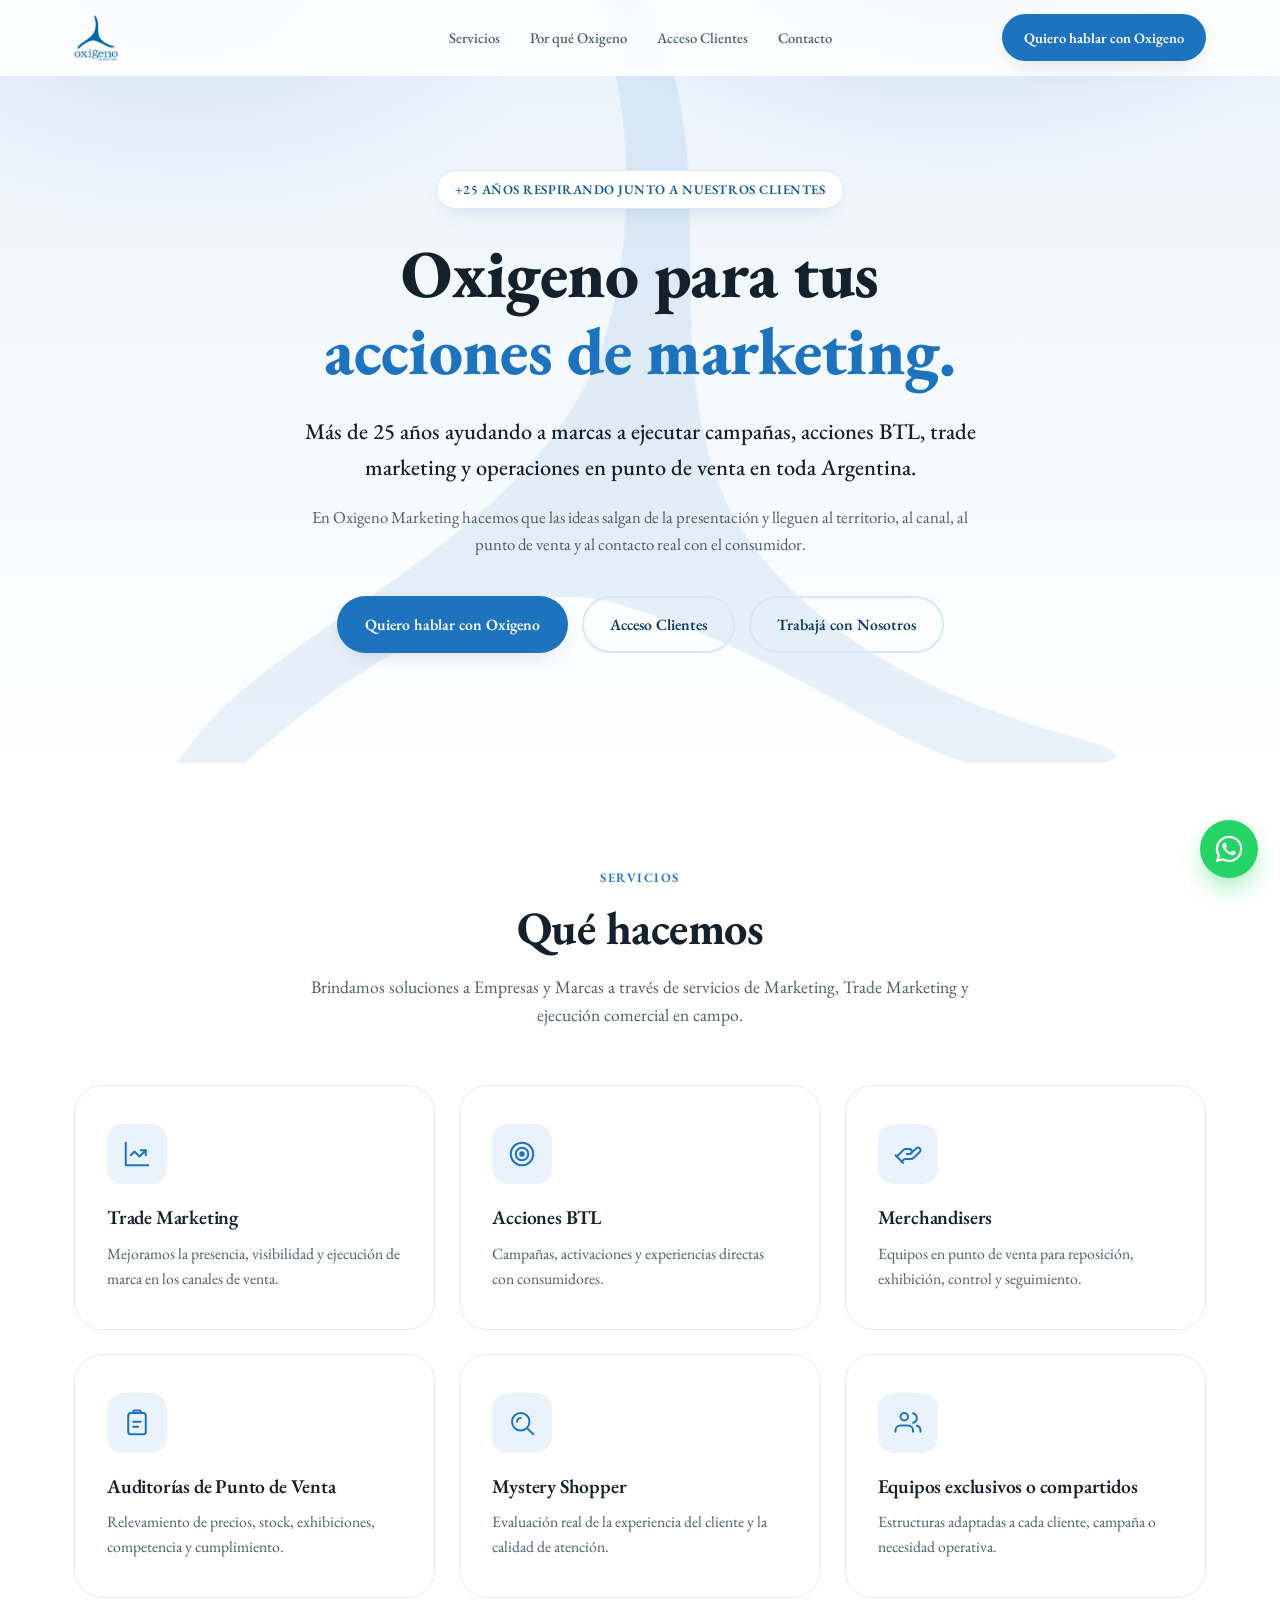
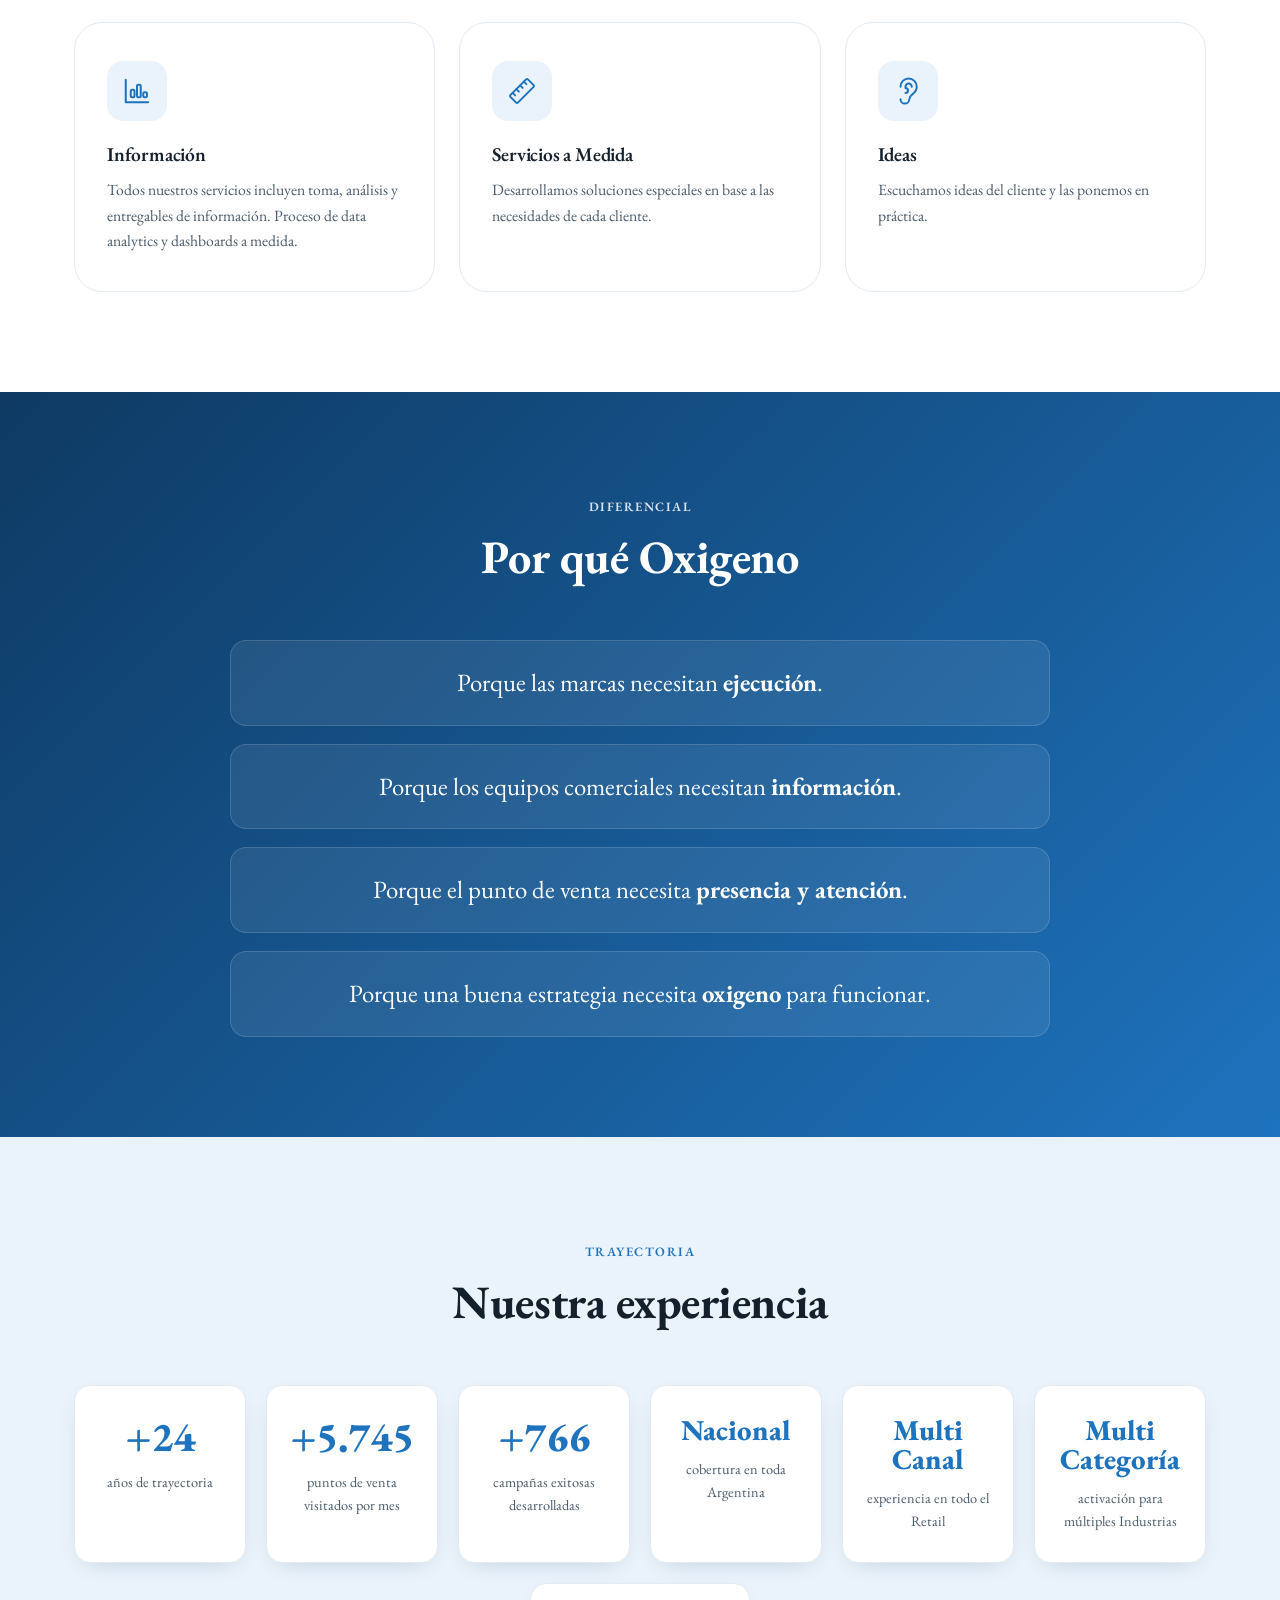
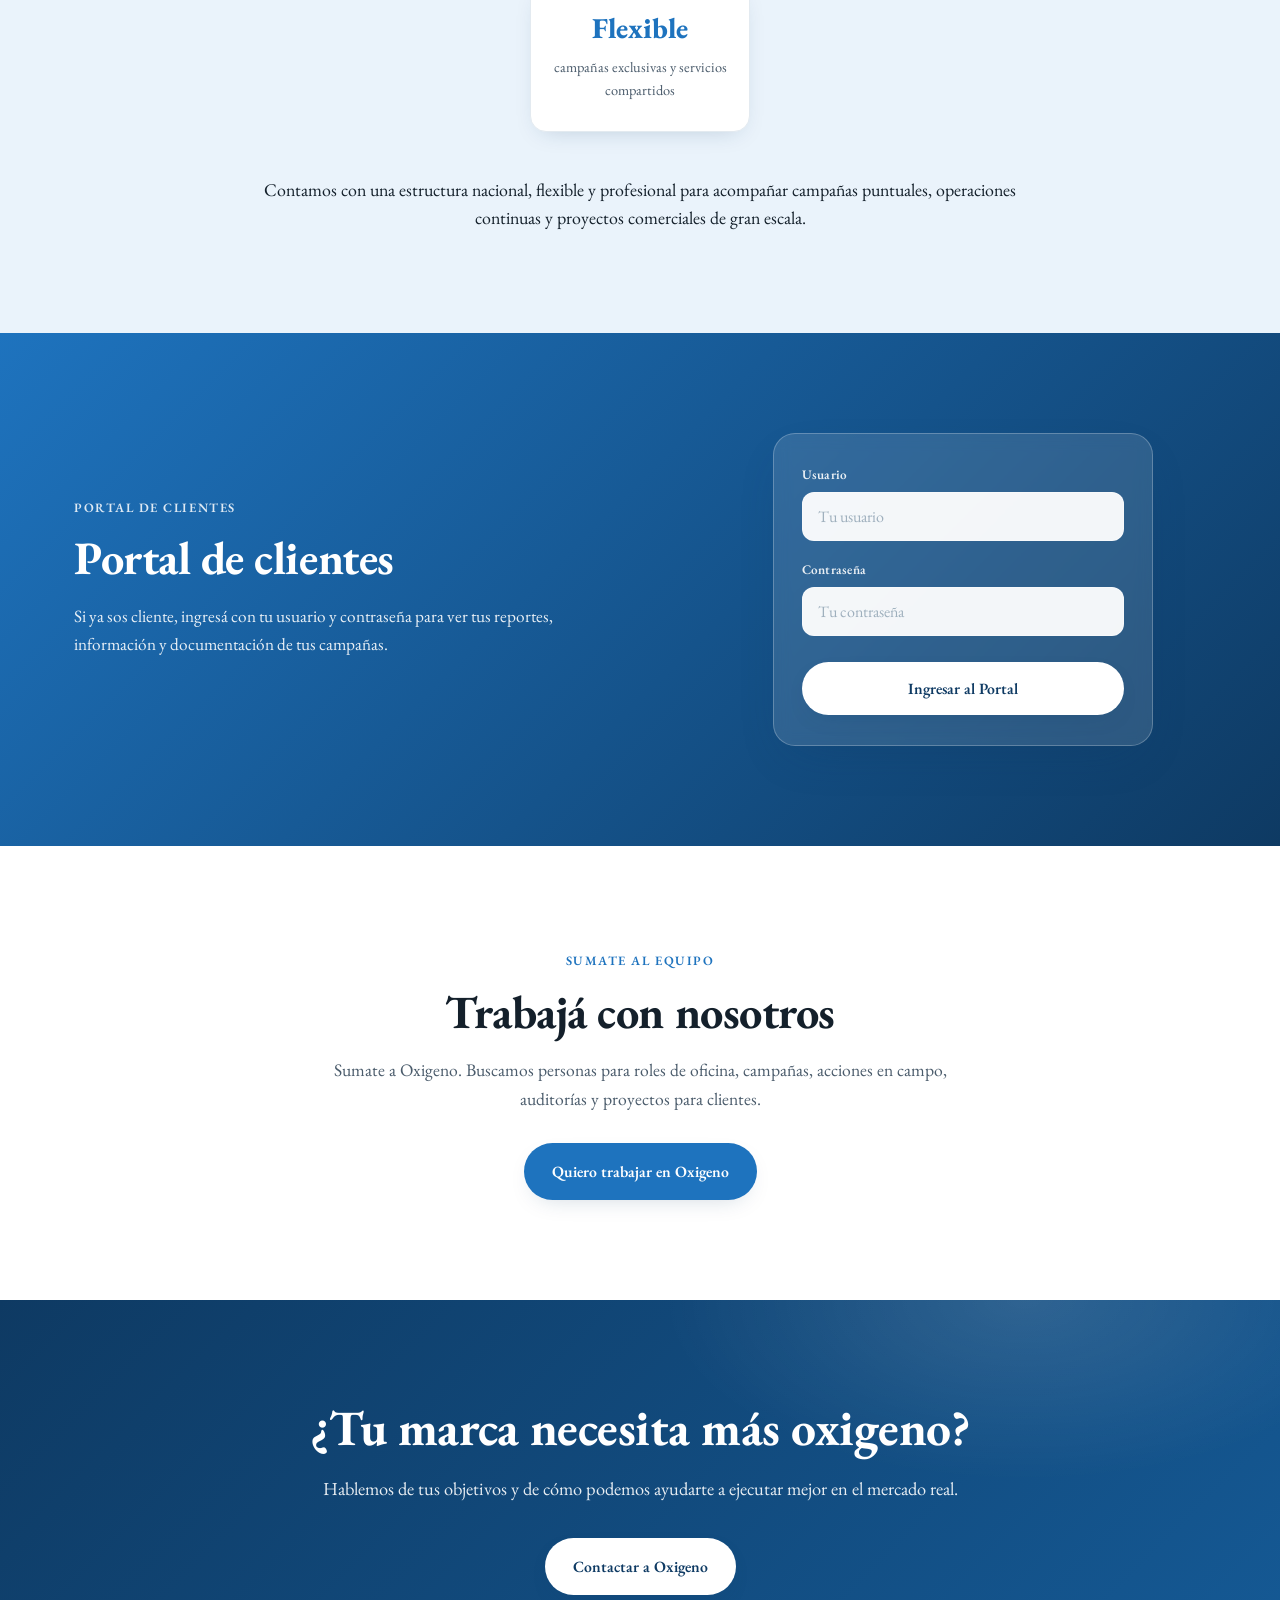
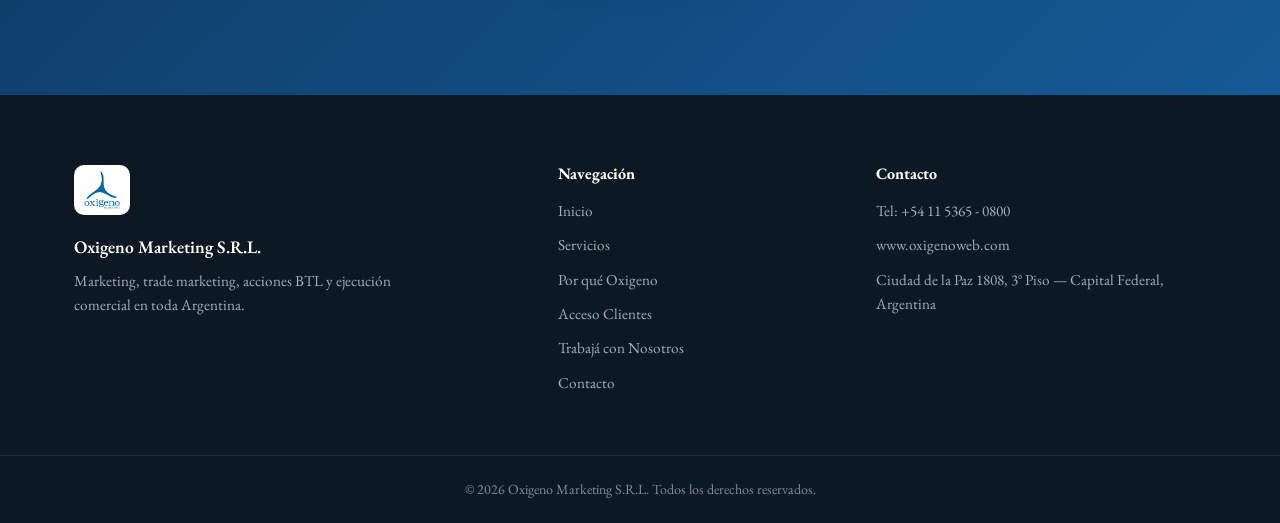
==== index.html @ 4454d21d "Wire WhatsApp button to real Oxigeno number +54 9 11 4024-3824 Co-Authored-By: Claude Opus 4.8 (1M c" ====
<!DOCTYPE html>
<html lang="es-AR">
<head>
  <meta charset="UTF-8" />
  <meta name="viewport" content="width=device-width, initial-scale=1.0" />
  <title>Oxigeno Marketing — Ejecución de marketing, trade marketing y BTL en Argentina</title>
  <meta name="description" content="Más de 25 años ayudando a marcas a ejecutar campañas, acciones BTL, trade marketing y operaciones en punto de venta en toda Argentina." />
  <link rel="icon" type="image/png" href="assets/logo.png" />
  <link rel="preconnect" href="https://fonts.googleapis.com" />
  <link rel="preconnect" href="https://fonts.gstatic.com" crossorigin />
  <link href="https://fonts.googleapis.com/css2?family=EB+Garamond:ital,wght@0,400;0,500;0,600;0,700;0,800;1,400;1,500&display=swap" rel="stylesheet" />
  <link rel="stylesheet" href="styles.css" />
</head>
<body>

  <!-- ============ TOP NAVIGATION ============ -->
  <header class="nav" id="nav">
    <div class="nav__inner">
      <a href="#inicio" class="nav__logo" aria-label="Oxigeno Marketing - Inicio">
        <img src="assets/logo.png" alt="Oxigeno Marketing" />
      </a>

      <nav class="nav__links" id="navLinks" aria-label="Navegación principal">
        <a href="#servicios">Servicios</a>
        <a href="#por-que">Por qué Oxigeno</a>
        <a href="#portal">Acceso Clientes</a>
        <a href="#contacto">Contacto</a>
      </nav>

      <a href="#contacto" class="btn btn--primary nav__cta">Quiero hablar con Oxigeno</a>

      <button class="nav__toggle" id="navToggle" aria-label="Abrir menú" aria-expanded="false">
        <span></span><span></span><span></span>
      </button>
    </div>
  </header>

  <main>

    <!-- ============ 1. HERO ============ -->
    <section class="hero" id="inicio">
      <div class="hero__bg" aria-hidden="true">
        <img class="hero__aspa" src="assets/aspa.png" alt="" aria-hidden="true" />
      </div>
      <div class="hero__inner reveal">
        <span class="hero__eyebrow">+25 años respirando junto a nuestros clientes</span>
        <h1 class="hero__title">Oxigeno para tus<br><span>acciones de marketing.</span></h1>
        <p class="hero__sub">Más de 25 años ayudando a marcas a ejecutar campañas, acciones BTL, trade marketing y operaciones en punto de venta en toda Argentina.</p>
        <p class="hero__text">En Oxigeno Marketing hacemos que las ideas salgan de la presentación y lleguen al territorio, al canal, al punto de venta y al contacto real con el consumidor.</p>
        <div class="hero__buttons">
          <a href="#contacto" class="btn btn--primary">Quiero hablar con Oxigeno</a>
          <a href="#portal" class="btn btn--ghost">Acceso Clientes</a>
          <a href="#trabaja" class="btn btn--ghost">Trabajá con Nosotros</a>
        </div>
      </div>
    </section>

    <!-- ============ 2. SERVICES ============ -->
    <section class="section services" id="servicios">
      <div class="container">
        <div class="section__head reveal">
          <span class="section__kicker">Servicios</span>
          <h2 class="section__title">Qué hacemos</h2>
          <p class="section__lead">Brindamos soluciones a Empresas y Marcas a través de servicios de Marketing, Trade Marketing y ejecución comercial en campo.</p>
        </div>

        <div class="cards">
          <article class="card reveal">
            <div class="card__icon">
              <svg viewBox="0 0 24 24" fill="none" stroke="currentColor" stroke-width="1.6" stroke-linecap="round" stroke-linejoin="round" aria-hidden="true">
                <path d="M3 3v18h18"/><path d="m19 9-5 5-4-4-3 3"/><path d="M15 9h4v4"/>
              </svg>
            </div>
            <h3>Trade Marketing</h3>
            <p>Mejoramos la presencia, visibilidad y ejecución de marca en los canales de venta.</p>
          </article>
          <article class="card reveal">
            <div class="card__icon">
              <svg viewBox="0 0 24 24" fill="none" stroke="currentColor" stroke-width="1.6" stroke-linecap="round" stroke-linejoin="round" aria-hidden="true">
                <circle cx="12" cy="12" r="9"/><circle cx="12" cy="12" r="5"/><circle cx="12" cy="12" r="1.4" fill="currentColor"/>
              </svg>
            </div>
            <h3>Acciones BTL</h3>
            <p>Campañas, activaciones y experiencias directas con consumidores.</p>
          </article>
          <article class="card reveal">
            <div class="card__icon">
              <svg viewBox="0 0 24 24" fill="none" stroke="currentColor" stroke-width="1.6" stroke-linecap="round" stroke-linejoin="round" aria-hidden="true">
                <path d="M11 12h2a2 2 0 0 0 0-4h-3c-.6 0-1.1.2-1.4.6L3 14"/>
                <path d="m7 18 1.6-1.4c.3-.4.8-.6 1.4-.6h4c1.1 0 2.1-.4 2.8-1.2l4.6-4.4a2 2 0 0 0-2.8-2.9l-4.2 3.9"/>
                <path d="m2 13 6 6"/>
              </svg>
            </div>
            <h3>Merchandisers</h3>
            <p>Equipos en punto de venta para reposición, exhibición, control y seguimiento.</p>
          </article>
          <article class="card reveal">
            <div class="card__icon">
              <svg viewBox="0 0 24 24" fill="none" stroke="currentColor" stroke-width="1.6" stroke-linecap="round" stroke-linejoin="round" aria-hidden="true">
                <rect x="5" y="4" width="14" height="17" rx="2"/><path d="M9 4V3a1 1 0 0 1 1-1h4a1 1 0 0 1 1 1v1"/>
                <path d="M9 11h6"/><path d="M9 15h4"/>
              </svg>
            </div>
            <h3>Auditorías de Punto de Venta</h3>
            <p>Relevamiento de precios, stock, exhibiciones, competencia y cumplimiento.</p>
          </article>
          <article class="card reveal">
            <div class="card__icon">
              <svg viewBox="0 0 24 24" fill="none" stroke="currentColor" stroke-width="1.6" stroke-linecap="round" stroke-linejoin="round" aria-hidden="true">
                <circle cx="11" cy="11" r="7"/><path d="m21 21-4.3-4.3"/><path d="M11 8a3 3 0 0 0-3 3"/>
              </svg>
            </div>
            <h3>Mystery Shopper</h3>
            <p>Evaluación real de la experiencia del cliente y la calidad de atención.</p>
          </article>
          <article class="card reveal">
            <div class="card__icon">
              <svg viewBox="0 0 24 24" fill="none" stroke="currentColor" stroke-width="1.6" stroke-linecap="round" stroke-linejoin="round" aria-hidden="true">
                <path d="M16 19v-1a4 4 0 0 0-4-4H6a4 4 0 0 0-4 4v1"/><circle cx="9" cy="7" r="3"/>
                <path d="M22 19v-1a4 4 0 0 0-3-3.87"/><path d="M16 4.13a4 4 0 0 1 0 7.75"/>
              </svg>
            </div>
            <h3>Equipos exclusivos o compartidos</h3>
            <p>Estructuras adaptadas a cada cliente, campaña o necesidad operativa.</p>
          </article>
          <article class="card reveal">
            <div class="card__icon">
              <svg viewBox="0 0 24 24" fill="none" stroke="currentColor" stroke-width="1.6" stroke-linecap="round" stroke-linejoin="round" aria-hidden="true">
                <path d="M3 3v18h18"/><rect x="7" y="11" width="3" height="6" rx="1"/><rect x="12" y="7" width="3" height="10" rx="1"/><rect x="17" y="13" width="3" height="4" rx="1"/>
              </svg>
            </div>
            <h3>Información</h3>
            <p>Todos nuestros servicios incluyen toma, análisis y entregables de información. Proceso de data analytics y dashboards a medida.</p>
          </article>
          <article class="card reveal">
            <div class="card__icon">
              <svg viewBox="0 0 24 24" fill="none" stroke="currentColor" stroke-width="1.6" stroke-linecap="round" stroke-linejoin="round" aria-hidden="true">
                <path d="M21.3 8.7 8.7 21.3a1 1 0 0 1-1.4 0l-4.6-4.6a1 1 0 0 1 0-1.4L15.3 2.7a1 1 0 0 1 1.4 0l4.6 4.6a1 1 0 0 1 0 1.4Z"/>
                <path d="m7.5 10.5 2 2"/><path d="m10.5 7.5 2 2"/><path d="m13.5 4.5 2 2"/><path d="m4.5 13.5 2 2"/>
              </svg>
            </div>
            <h3>Servicios a Medida</h3>
            <p>Desarrollamos soluciones especiales en base a las necesidades de cada cliente.</p>
          </article>
          <article class="card reveal">
            <div class="card__icon">
              <svg viewBox="0 0 24 24" fill="none" stroke="currentColor" stroke-width="1.6" stroke-linecap="round" stroke-linejoin="round" aria-hidden="true">
                <path d="M6 8.5a6.5 6.5 0 1 1 13 0c0 6-6 6-6 10a3.5 3.5 0 1 1-7 0"/>
                <path d="M15 8.5a2.5 2.5 0 0 0-5 0v1a2 2 0 1 1 0 4"/>
              </svg>
            </div>
            <h3>Ideas</h3>
            <p>Escuchamos ideas del cliente y las ponemos en práctica.</p>
          </article>
        </div>
        <div class="cards__dots" id="cardsDots" role="tablist" aria-label="Navegar servicios"></div>
      </div>
    </section>

    <!-- ============ 3. WHY OXÍGENO ============ -->
    <section class="section why" id="por-que">
      <div class="container">
        <div class="section__head reveal">
          <span class="section__kicker section__kicker--light">Diferencial</span>
          <h2 class="section__title">Por qué Oxigeno</h2>
        </div>
        <ul class="why__list">
          <li class="reveal">Porque las marcas necesitan <strong>ejecución</strong>.</li>
          <li class="reveal">Porque los equipos comerciales necesitan <strong>información</strong>.</li>
          <li class="reveal">Porque el punto de venta necesita <strong>presencia y atención</strong>.</li>
          <li class="reveal">Porque una buena estrategia necesita <strong>oxigeno</strong> para funcionar.</li>
        </ul>
      </div>
    </section>

    <!-- ============ 4. EXPERIENCE ============ -->
    <section class="section experience" id="experiencia">
      <div class="container">
        <div class="section__head reveal">
          <span class="section__kicker">Trayectoria</span>
          <h2 class="section__title">Nuestra experiencia</h2>
        </div>

        <div class="stats">
          <div class="stat reveal">
            <span class="stat__num" data-count="25" data-prefix="+">+0</span>
            <span class="stat__label">años de trayectoria</span>
          </div>
          <div class="stat reveal">
            <span class="stat__num" data-count="6000" data-prefix="+">+0</span>
            <span class="stat__label">puntos de venta visitados por mes</span>
          </div>
          <div class="stat reveal">
            <span class="stat__num" data-count="800" data-prefix="+">+0</span>
            <span class="stat__label">campañas exitosas desarrolladas</span>
          </div>
          <div class="stat reveal">
            <span class="stat__num stat__num--text">Nacional</span>
            <span class="stat__label">cobertura en toda Argentina</span>
          </div>
          <div class="stat reveal">
            <span class="stat__num stat__num--text">Multi Canal</span>
            <span class="stat__label">experiencia en todo el Retail</span>
          </div>
          <div class="stat reveal">
            <span class="stat__num stat__num--text">Multi Categoría</span>
            <span class="stat__label">activación para múltiples Industrias</span>
          </div>
          <div class="stat reveal">
            <span class="stat__num stat__num--text">Flexible</span>
            <span class="stat__label">campañas exclusivas y servicios compartidos</span>
          </div>
        </div>

        <p class="experience__text reveal">Contamos con una estructura nacional, flexible y profesional para acompañar campañas puntuales, operaciones continuas y proyectos comerciales de gran escala.</p>
      </div>
    </section>

    <!-- ============ 6. CLIENT PORTAL ============ -->
    <section class="section portal" id="portal">
      <div class="container portal__inner reveal">
        <div class="portal__text">
          <span class="section__kicker section__kicker--light">Portal de clientes</span>
          <h2 class="section__title">Portal de clientes</h2>
          <p>Si ya sos cliente, ingresá con tu usuario y contraseña para ver tus reportes, información y documentación de tus campañas.</p>
        </div>
        <div class="portal__visual">
          <!-- TODO: conectar a la URL/dashboard real de cada cliente (Power BI) cuando esté listo -->
          <form class="portal-login" action="#" method="post" onsubmit="return false;">
            <label for="portal-user">Usuario</label>
            <input id="portal-user" name="usuario" type="text" autocomplete="username" placeholder="Tu usuario" />
            <label for="portal-pass">Contraseña</label>
            <input id="portal-pass" name="contrasena" type="password" autocomplete="current-password" placeholder="Tu contraseña" />
            <button type="submit" class="btn btn--light portal-login__btn">Ingresar al Portal</button>
          </form>
        </div>
      </div>
    </section>

    <!-- ============ 7. WORK WITH US ============ -->
    <section class="section work" id="trabaja">
      <div class="container work__inner reveal">
        <span class="section__kicker">Sumate al equipo</span>
        <h2 class="section__title">Trabajá con nosotros</h2>
        <p>Sumate a Oxigeno. Buscamos personas para roles de oficina, campañas, acciones en campo, auditorías y proyectos para clientes.</p>
        <a href="mailto:Seleccion@oxigenoweb.com?subject=Quiero%20trabajar%20en%20Oxigeno" class="btn btn--primary">Quiero trabajar en Oxigeno</a>
      </div>
    </section>

    <!-- ============ 8. FINAL CTA ============ -->
    <section class="section final-cta" id="contacto">
      <div class="container final-cta__inner reveal">
        <h2>¿Tu marca necesita más oxigeno?</h2>
        <p>Hablemos de tus objetivos y de cómo podemos ayudarte a ejecutar mejor en el mercado real.</p>
        <a href="mailto:oxigeno@oxigenoweb.com?subject=Quiero%20hablar%20con%20Oxigeno&body=Hola%2C%20equipo%20de%20Oxigeno%3A%0D%0A%0D%0AMe%20interesa%20ponerme%20en%20contacto%20con%20ustedes.%20Estos%20son%20mis%20datos%3A%0D%0A%0D%0AMarca%2FEmpresa%3A%20%0D%0ANombre%3A%20%0D%0ACargo%3A%20%0D%0AMotivo%20del%20contacto%3A%20%0D%0A%0D%0A%C2%A1Gracias!" class="btn btn--light">Contactar a Oxigeno</a>
      </div>
    </section>

  </main>

  <!-- ============ FOOTER ============ -->
  <footer class="footer">
    <div class="container footer__inner">
      <div class="footer__brand">
        <img src="assets/logo.png" alt="Oxigeno Marketing" class="footer__logo" />
        <p class="footer__name">Oxigeno Marketing S.R.L.</p>
        <p class="footer__tagline">Marketing, trade marketing, acciones BTL y ejecución comercial en toda Argentina.</p>
      </div>

      <div class="footer__col">
        <h4>Navegación</h4>
        <a href="#inicio">Inicio</a>
        <a href="#servicios">Servicios</a>
        <a href="#por-que">Por qué Oxigeno</a>
        <a href="#portal">Acceso Clientes</a>
        <a href="#trabaja">Trabajá con Nosotros</a>
        <a href="#contacto">Contacto</a>
      </div>

      <div class="footer__col">
        <h4>Contacto</h4>
        <a href="tel:+541153650800">Tel: +54 11 5365 - 0800</a>
        <a href="https://www.oxigenoweb.com" target="_blank" rel="noopener">www.oxigenoweb.com</a>
        <p class="footer__loc">Ciudad de la Paz 1808, 3° Piso — Capital Federal, Argentina</p>
      </div>
    </div>

    <div class="footer__bottom">
      <p>© <span id="year"></span> Oxigeno Marketing S.R.L. Todos los derechos reservados.</p>
    </div>
  </footer>

  <!-- Floating WhatsApp button — Oxigeno WhatsApp: +54 9 11 4024-3824 -->
  <a class="wa-float" href="https://wa.me/5491140243824?text=Hola%2C%20quiero%20informaci%C3%B3n%20sobre%20Oxigeno" target="_blank" rel="noopener" aria-label="Chatear por WhatsApp con Oxigeno">
    <svg viewBox="0 0 24 24" fill="currentColor" aria-hidden="true">
      <path d="M19.05 4.91A9.82 9.82 0 0 0 12.04 2C6.58 2 2.13 6.45 2.13 11.91c0 1.75.46 3.45 1.32 4.95L2 22l5.25-1.38a9.9 9.9 0 0 0 4.79 1.22h.004c5.46 0 9.91-4.45 9.91-9.91 0-2.65-1.03-5.14-2.9-7.02zM12.04 20.15h-.004a8.23 8.23 0 0 1-4.19-1.15l-.3-.18-3.12.82.83-3.04-.2-.31a8.18 8.18 0 0 1-1.26-4.38c0-4.54 3.7-8.24 8.25-8.24a8.2 8.2 0 0 1 5.83 2.42 8.18 8.18 0 0 1 2.41 5.83c0 4.54-3.7 8.24-8.24 8.24zm4.52-6.16c-.25-.12-1.47-.72-1.69-.81-.23-.08-.39-.12-.56.13-.16.25-.64.81-.79.97-.14.17-.29.19-.54.06-.25-.12-1.05-.39-1.99-1.23-.74-.66-1.23-1.47-1.38-1.72-.14-.25-.01-.38.11-.51.11-.11.25-.29.37-.43.12-.14.16-.25.25-.41.08-.17.04-.31-.02-.43-.06-.12-.56-1.34-.76-1.84-.2-.48-.4-.42-.56-.42-.14 0-.31-.02-.47-.02-.16 0-.43.06-.66.31-.23.25-.86.85-.86 2.07 0 1.22.89 2.4 1.01 2.56.12.17 1.75 2.67 4.23 3.74.59.26 1.05.41 1.41.52.59.19 1.13.16 1.56.1.48-.07 1.47-.6 1.68-1.18.21-.58.21-1.07.14-1.18-.06-.11-.22-.17-.47-.29z"/>
    </svg>
  </a>

  <script src="script.js"></script>
</body>
</html>
---- styles.css ----
/* ============================================================
   OXÍGENO MARKETING — styles
   Brand blue sampled from logo ≈ #1E73BE
   ============================================================ */

:root {
  --blue:        #1E73BE;
  --blue-dark:   #155a96;
  --blue-deep:   #0e3a63;
  --blue-soft:   #eaf3fb;
  --blue-tint:   #d6e8f7;
  --ink:         #14202b;
  --ink-soft:    #4a5b6b;
  --line:        #e3eaf0;
  --white:       #ffffff;
  --bg:          #ffffff;
  --radius:      16px;
  --radius-lg:   28px;
  --shadow:      0 18px 50px -20px rgba(14, 58, 99, .28);
  --shadow-sm:   0 8px 24px -12px rgba(14, 58, 99, .25);
  --maxw:        1180px;
}

* { margin: 0; padding: 0; box-sizing: border-box; }

html { scroll-behavior: smooth; scroll-padding-top: 90px; }
html, body { overflow-x: hidden; }

body {
  font-family: 'EB Garamond', Georgia, serif;
  color: var(--ink);
  background: var(--bg);
  font-size: 1.08rem;
  line-height: 1.6;
  -webkit-font-smoothing: antialiased;
}

h1, h2, h3, h4 { font-family: 'EB Garamond', Georgia, serif; line-height: 1.14; letter-spacing: -.01em; }

a { color: inherit; text-decoration: none; }

img { max-width: 100%; display: block; }

.container { width: 100%; max-width: var(--maxw); margin: 0 auto; padding: 0 24px; }

/* ---------- Buttons ---------- */
.btn {
  display: inline-flex; align-items: center; justify-content: center;
  font-family: 'EB Garamond', Georgia, serif; font-weight: 600; font-size: .98rem;
  padding: 14px 26px; border-radius: 999px; cursor: pointer;
  transition: transform .2s ease, box-shadow .2s ease, background .2s ease, color .2s ease;
  border: 2px solid transparent; white-space: nowrap;
}
.btn:hover { transform: translateY(-2px); }
.btn--primary { background: var(--blue); color: #fff; box-shadow: var(--shadow-sm); }
.btn--primary:hover { background: var(--blue-dark); box-shadow: var(--shadow); }
.btn--ghost { background: transparent; color: var(--blue-deep); border-color: var(--blue-tint); }
.btn--ghost:hover { border-color: var(--blue); background: var(--blue-soft); }
.btn--light { background: #fff; color: var(--blue-deep); box-shadow: var(--shadow-sm); }
.btn--light:hover { background: var(--blue-soft); }

/* ---------- Navigation ---------- */
.nav {
  position: fixed; top: 0; left: 0; right: 0; z-index: 100;
  background: rgba(255,255,255,.85); backdrop-filter: blur(12px);
  border-bottom: 1px solid transparent; transition: box-shadow .3s, border-color .3s, padding .3s;
}
.nav.scrolled { box-shadow: 0 6px 26px -16px rgba(14,58,99,.4); border-color: var(--line); }
.nav__inner {
  max-width: var(--maxw); margin: 0 auto; padding: 14px 24px;
  display: grid; grid-template-columns: 1fr auto 1fr; align-items: center; gap: 20px;
}
.nav__logo { justify-self: start; perspective: 700px; }
.nav__logo img {
  height: 46px; width: auto;
  transition: height .3s, transform .7s cubic-bezier(.34,1.56,.64,1), filter .4s;
  animation: logo3d 6s ease-in-out infinite;
  transform-style: preserve-3d; will-change: transform;
}
.nav.scrolled .nav__logo img { height: 40px; }
.nav__logo:hover img {
  animation-play-state: paused;
  transform: rotateY(360deg) translateZ(26px) scale(1.16);
  filter: drop-shadow(0 16px 26px rgba(30,115,190,.55));
}

@keyframes logo3d {
  0%, 100% {
    transform: rotateY(0deg) rotateX(0deg) translateZ(0);
    filter: drop-shadow(0 6px 10px rgba(30,115,190,.22));
  }
  25% {
    transform: rotateY(22deg) rotateX(7deg) translateZ(16px);
    filter: drop-shadow(-10px 13px 18px rgba(30,115,190,.42));
  }
  50% {
    transform: rotateY(0deg) rotateX(0deg) translateZ(0);
    filter: drop-shadow(0 6px 10px rgba(30,115,190,.22));
  }
  75% {
    transform: rotateY(-22deg) rotateX(7deg) translateZ(16px);
    filter: drop-shadow(10px 13px 18px rgba(30,115,190,.42));
  }
}

.nav__links { display: flex; align-items: center; gap: 30px; justify-self: center; }
.nav__links a:not(.btn) {
  font-size: .92rem; font-weight: 500; color: var(--ink-soft); position: relative;
  transition: color .2s;
}
.nav__links a:not(.btn):hover { color: var(--blue); }
.nav__links a:not(.btn)::after {
  content: ''; position: absolute; left: 0; bottom: -6px; height: 2px; width: 0;
  background: var(--blue); transition: width .25s;
}
.nav__links a:not(.btn):hover::after { width: 100%; }
.nav__cta { padding: 10px 20px; font-size: .9rem; justify-self: end; }

.nav__toggle { display: none; flex-direction: column; gap: 5px; background: none; border: 0; cursor: pointer; padding: 6px; }
.nav__toggle span { width: 26px; height: 2.5px; background: var(--ink); border-radius: 2px; transition: .3s; }
.nav__toggle.open span:nth-child(1) { transform: translateY(7.5px) rotate(45deg); }
.nav__toggle.open span:nth-child(2) { opacity: 0; }
.nav__toggle.open span:nth-child(3) { transform: translateY(-7.5px) rotate(-45deg); }

/* ---------- Hero ---------- */
.hero {
  position: relative; overflow: hidden;
  padding: 170px 0 110px; text-align: center;
  background: linear-gradient(180deg, var(--blue-soft) 0%, #ffffff 100%);
}
.hero__bg {
  position: absolute; inset: 0; z-index: 0; pointer-events: none; overflow: hidden;
  background:
    radial-gradient(700px 420px at 75% -10%, rgba(30,115,190,.20), transparent 60%),
    radial-gradient(620px 380px at 15% 0%, rgba(30,115,190,.12), transparent 60%);
}
/* Real logo "aspa" (3-blade propeller) as a rotating watermark behind the hero */
.hero__aspa {
  position: absolute; top: 50%; left: 50%;
  width: min(118vh, 980px); height: auto;
  opacity: .1; user-select: none;
  transform: translate(-50%, -50%) rotate(0deg);
  transform-origin: center; will-change: transform;
  animation: aspaSpin 42s linear infinite;
}
@keyframes aspaSpin {
  from { transform: translate(-50%, -50%) rotate(0deg); }
  to   { transform: translate(-50%, -50%) rotate(360deg); }
}
.hero__inner { position: relative; z-index: 1; max-width: 860px; margin: 0 auto; padding: 0 24px; }
.hero__eyebrow {
  display: inline-block; font-family: 'EB Garamond', Georgia, serif; font-weight: 600;
  font-size: .82rem; letter-spacing: .04em; text-transform: uppercase;
  color: var(--blue-dark); background: #fff; border: 1px solid var(--blue-tint);
  padding: 8px 18px; border-radius: 999px; margin-bottom: 26px; box-shadow: var(--shadow-sm);
}
.hero__title { font-size: clamp(2.3rem, 6vw, 4.2rem); font-weight: 800; color: var(--ink); }
.hero__title span { color: var(--blue); }
.hero__sub {
  font-family: 'EB Garamond', Georgia, serif; font-weight: 500;
  font-size: clamp(1.05rem, 2.2vw, 1.4rem); color: var(--ink); margin: 26px auto 0; max-width: 720px;
}
.hero__text { font-size: 1.05rem; color: var(--ink-soft); margin: 18px auto 0; max-width: 680px; }
.hero__buttons { display: flex; flex-wrap: wrap; gap: 14px; justify-content: center; margin-top: 38px; }

/* ---------- Generic section ---------- */
.section { padding: 100px 0; }
.section__head { max-width: 720px; margin: 0 auto 56px; text-align: center; }
.section__kicker {
  display: inline-block; font-family: 'EB Garamond', Georgia, serif; font-weight: 600;
  font-size: .8rem; letter-spacing: .12em; text-transform: uppercase; color: var(--blue);
  margin-bottom: 14px;
}
.section__kicker--light { color: rgba(255,255,255,.85); }
.section__title { font-size: clamp(1.9rem, 4vw, 2.9rem); font-weight: 700; }
.section__lead { font-size: 1.1rem; color: var(--ink-soft); margin-top: 18px; }

/* ---------- Services ---------- */
.services { background: #fff; }
.cards { display: grid; grid-template-columns: repeat(3, 1fr); gap: 24px; }
.card {
  background: #fff; border: 1px solid var(--line); border-radius: var(--radius-lg);
  padding: 38px 32px; transition: transform .25s, box-shadow .25s, border-color .25s;
}
.card:hover { transform: translateY(-6px); box-shadow: var(--shadow); border-color: var(--blue-tint); }
.card__icon {
  width: 60px; height: 60px; display: grid; place-items: center;
  background: var(--blue-soft); border-radius: 16px; margin-bottom: 22px; color: var(--blue);
}
.card__icon svg { width: 30px; height: 30px; }
.card:hover .card__icon { background: var(--blue); color: #fff; }
.card h3 { font-size: 1.22rem; font-weight: 600; margin-bottom: 12px; }
.card p { color: var(--ink-soft); font-size: .98rem; }

/* Carousel pagination dots (mobile only) */
.cards__dots { display: none; justify-content: center; align-items: center; gap: 9px; margin-top: 22px; }
.cards__dot {
  width: 8px; height: 8px; padding: 0; border: 0; border-radius: 999px; cursor: pointer;
  background: var(--blue-tint); transition: width .3s ease, background .3s ease;
}
.cards__dot.active { width: 26px; background: var(--blue); }

/* ---------- Why ---------- */
.why {
  background: linear-gradient(135deg, var(--blue-deep) 0%, var(--blue) 100%);
  color: #fff;
}
.why .section__title { color: #fff; }
.why__list { max-width: 820px; margin: 0 auto; list-style: none; display: grid; gap: 18px; }
.why__list li {
  font-family: 'EB Garamond', Georgia, serif; font-weight: 400;
  font-size: clamp(1.1rem, 2.4vw, 1.55rem); text-align: center;
  padding: 22px 28px; background: rgba(255,255,255,.08);
  border: 1px solid rgba(255,255,255,.14); border-radius: var(--radius);
}
.why__list li strong { font-weight: 700; }

/* ---------- Experience ---------- */
.experience { background: var(--blue-soft); }
.stats {
  display: flex; flex-wrap: wrap; justify-content: center; gap: 20px; margin-bottom: 44px;
}
.stat {
  flex: 1 1 158px; max-width: 220px;
  background: #fff; border-radius: var(--radius); padding: 30px 18px; text-align: center;
  box-shadow: var(--shadow-sm); border: 1px solid var(--line);
}
.stat__num {
  display: block; font-family: 'EB Garamond', Georgia, serif; font-weight: 800;
  font-size: clamp(1.8rem, 3.5vw, 2.6rem); color: var(--blue); line-height: 1;
}
.stat__num--text { font-size: clamp(1.3rem, 2.6vw, 1.8rem); }
.stat__label { display: block; margin-top: 12px; font-size: .9rem; color: var(--ink-soft); }
.experience__text {
  max-width: 760px; margin: 0 auto; text-align: center; font-size: 1.12rem; color: var(--ink);
}

/* ---------- Clients ---------- */
.clients { background: #fff; }
.logo-grid {
  display: grid; grid-template-columns: repeat(5, 1fr); gap: 18px;
}
.logo-grid__item {
  height: 96px; display: grid; place-items: center;
  background: #fafcfe; border: 1px dashed var(--blue-tint); border-radius: 14px;
  color: var(--blue-tint); font-family: 'EB Garamond', Georgia, serif; font-weight: 600; letter-spacing: .1em;
  transition: border-color .2s, color .2s, background .2s;
}
.logo-grid__item:hover { border-color: var(--blue); color: var(--blue); background: var(--blue-soft); }

/* ---------- Portal ---------- */
.portal {
  background: linear-gradient(135deg, var(--blue) 0%, var(--blue-deep) 100%);
  color: #fff;
}
.portal__inner { display: grid; grid-template-columns: 1.1fr .9fr; align-items: center; gap: 50px; }
.portal__text .section__title { color: #fff; margin-bottom: 18px; }
.portal__text p { color: rgba(255,255,255,.9); font-size: 1.08rem; margin-bottom: 28px; max-width: 480px; }
.portal__visual { display: grid; place-items: center; }
.portal__card {
  width: 100%; max-width: 360px; aspect-ratio: 4/3; border-radius: 22px;
  background: rgba(255,255,255,.1); border: 1px solid rgba(255,255,255,.2);
  backdrop-filter: blur(6px); padding: 28px; display: flex; flex-direction: column; gap: 16px; justify-content: center;
  box-shadow: var(--shadow);
}
.portal__card span { height: 16px; border-radius: 8px; background: rgba(255,255,255,.35); }
.portal__card span:nth-child(1) { width: 70%; }
.portal__card span:nth-child(2) { width: 100%; }
.portal__card span:nth-child(3) { width: 45%; background: rgba(255,255,255,.6); }

/* Client login form */
.portal-login {
  width: 100%; max-width: 380px; border-radius: 22px;
  background: rgba(255,255,255,.12); border: 1px solid rgba(255,255,255,.24);
  backdrop-filter: blur(8px); padding: 30px 28px; box-shadow: var(--shadow);
}
.portal-login label {
  display: block; font-size: .82rem; font-weight: 600; letter-spacing: .02em;
  color: rgba(255,255,255,.9); margin: 0 0 7px;
}
.portal-login label + input { margin-bottom: 18px; }
.portal-login input {
  width: 100%; border: 1px solid rgba(255,255,255,.3); border-radius: 12px;
  background: rgba(255,255,255,.95); color: var(--ink);
  padding: 13px 15px; font-family: inherit; font-size: 1rem; outline: none;
  transition: border-color .2s, box-shadow .2s;
}
.portal-login input::placeholder { color: #9fb0bd; }
.portal-login input:focus { border-color: #fff; box-shadow: 0 0 0 3px rgba(255,255,255,.25); }
.portal-login__btn { width: 100%; margin-top: 8px; }

/* ---------- Work with us ---------- */
.work { background: #fff; text-align: center; }
.work__inner { max-width: 720px; margin: 0 auto; }
.work__inner .section__title { margin-bottom: 18px; }
.work__inner p { color: var(--ink-soft); font-size: 1.1rem; margin-bottom: 30px; }

/* ---------- Final CTA ---------- */
.final-cta {
  background:
    radial-gradient(600px 300px at 80% 0%, rgba(255,255,255,.12), transparent 60%),
    linear-gradient(135deg, var(--blue-deep) 0%, var(--blue-dark) 100%);
  color: #fff; text-align: center;
}
.final-cta__inner { max-width: 720px; margin: 0 auto; }
.final-cta h2 { font-size: clamp(2rem, 4.5vw, 3.1rem); font-weight: 700; margin-bottom: 18px; }
.final-cta p { font-size: 1.15rem; color: rgba(255,255,255,.9); margin-bottom: 34px; }

/* ---------- Footer ---------- */
.footer { background: #0c1922; color: #c3cfd9; padding: 70px 0 0; }
.footer__inner {
  display: grid; grid-template-columns: 1.6fr 1fr 1.2fr; gap: 44px; padding-bottom: 50px;
}
.footer__logo { height: 50px; width: auto; background: #fff; padding: 6px 10px; border-radius: 10px; margin-bottom: 18px; }
.footer__name { font-family: 'EB Garamond', Georgia, serif; font-weight: 600; color: #fff; font-size: 1.1rem; }
.footer__tagline { font-size: .95rem; margin-top: 8px; max-width: 320px; color: #9fb0bd; }
.footer__address { font-style: normal; font-size: .95rem; line-height: 1.7; margin-top: 16px; color: #9fb0bd; }
.footer__address a { color: #9fb0bd; transition: color .2s; }
.footer__address a:hover { color: var(--blue); }
.footer__col h4 { font-family: 'EB Garamond', Georgia, serif; color: #fff; font-size: 1rem; margin-bottom: 16px; }
.footer__col a, .footer__col p { display: block; color: #9fb0bd; font-size: .95rem; margin-bottom: 10px; transition: color .2s; }
.footer__col a:hover { color: var(--blue); }
.footer__loc { color: #9fb0bd; }
.footer__bottom {
  border-top: 1px solid rgba(255,255,255,.08); padding: 22px 0; text-align: center;
}
.footer__bottom p { font-size: .88rem; color: #7e8e9b; }

/* ---------- Floating WhatsApp button ---------- */
.wa-float {
  position: fixed; right: 22px; bottom: 22px; z-index: 200;
  width: 58px; height: 58px; border-radius: 50%;
  display: grid; place-items: center;
  background: #25D366; color: #fff;
  box-shadow: 0 12px 28px -8px rgba(37,211,102,.65);
  transition: transform .2s ease, box-shadow .2s ease;
  animation: waPulse 2.6s ease-in-out infinite;
}
.wa-float svg { width: 32px; height: 32px; }
.wa-float:hover { transform: translateY(-3px) scale(1.07); box-shadow: 0 16px 34px -8px rgba(37,211,102,.8); }
@keyframes waPulse {
  0%, 100% { box-shadow: 0 12px 28px -8px rgba(37,211,102,.55); }
  50%      { box-shadow: 0 12px 30px -6px rgba(37,211,102,.95); }
}
@media (max-width: 560px) {
  .wa-float { right: 16px; bottom: 16px; width: 52px; height: 52px; }
  .wa-float svg { width: 28px; height: 28px; }
}

/* ---------- Scroll reveal ---------- */
.reveal { opacity: 0; transform: translateY(28px); transition: opacity .7s ease, transform .7s ease; }
.reveal.in { opacity: 1; transform: none; }

/* ---------- Responsive ---------- */
@media (max-width: 1024px) {
  .cards { grid-template-columns: repeat(2, 1fr); }
  .stats { grid-template-columns: repeat(3, 1fr); }
  .logo-grid { grid-template-columns: repeat(4, 1fr); }
}

@media (max-width: 860px) {
  .nav__inner { display: flex; justify-content: space-between; }
  .nav__cta { display: none; }
  .nav__toggle { display: flex; }
  .nav__links {
    position: fixed; top: 72px; right: 0; left: 0;
    flex-direction: column; align-items: stretch; gap: 4px;
    background: #fff; padding: 18px 24px 28px; border-bottom: 1px solid var(--line);
    box-shadow: 0 20px 40px -20px rgba(14,58,99,.35);
    transform: translateY(-130%); transition: transform .35s ease; max-height: calc(100vh - 72px); overflow-y: auto;
  }
  .nav__links.open { transform: translateY(0); }
  .nav__links a:not(.btn) { padding: 12px 4px; border-bottom: 1px solid var(--line); }
  .nav__links a:not(.btn)::after { display: none; }
  .nav__cta { margin-top: 12px; }
  .portal__inner { grid-template-columns: 1fr; text-align: center; }
  .portal__text p { margin-inline: auto; }
  .portal__visual { order: -1; }
  .footer__inner { grid-template-columns: 1fr; gap: 32px; }
}

@media (max-width: 560px) {
  .section { padding: 56px 0; }
  .section__head { margin-bottom: 36px; }
  .hero { padding: 118px 0 64px; }
  .hero__title { font-size: clamp(2rem, 8.5vw, 2.7rem); }
  .hero__sub { font-size: 1.08rem; }
  .hero__eyebrow {
    margin-bottom: 18px; white-space: normal; max-width: 100%;
    font-size: .72rem; padding: 8px 14px; line-height: 1.4; letter-spacing: .03em;
  }
  .hero__sub { margin-top: 18px; }
  .hero__text { margin-top: 14px; }
  .hero__buttons { flex-direction: column; margin-top: 28px; }
  /* Services become a swipeable carousel on mobile */
  .cards {
    display: flex; grid-template-columns: none; gap: 14px;
    overflow-x: auto; scroll-snap-type: x mandatory; scroll-behavior: smooth;
    padding: 8px 24px 22px; margin: 0 -24px;
    -webkit-overflow-scrolling: touch; scrollbar-width: none;
  }
  .cards::-webkit-scrollbar { display: none; }
  .card {
    flex: 0 0 80%; scroll-snap-align: center; padding: 30px 26px;
    transition: transform .25s, box-shadow .45s, border-color .45s;
  }
  .card:hover { transform: none; }
  .cards .card.is-active { box-shadow: var(--shadow); border-color: var(--blue-tint); }
  .cards__dots { display: flex; }
  .stats { grid-template-columns: repeat(2, 1fr); gap: 14px; margin-bottom: 32px; }
  .stat { padding: 22px 14px; }
  .why__list { gap: 12px; }
  .why__list li { padding: 18px 22px; }
  .logo-grid { grid-template-columns: repeat(2, 1fr); gap: 12px; }
  .logo-grid__item { height: 76px; }
  .btn { width: 100%; }
  .footer { padding: 52px 0 0; }
  .footer__inner { padding-bottom: 38px; }
}

@media (max-width: 400px) {
  .section { padding: 48px 0; }
  .hero { padding: 104px 0 54px; }
}

@media (prefers-reduced-motion: reduce) {
  * { scroll-behavior: auto !important; }
  .reveal { opacity: 1; transform: none; transition: none; }
  .btn:hover, .card:hover { transform: none; }
  .nav__logo img { animation: none; }
  .nav__logo:hover img { transform: none; }
  .hero__aspa { animation: none; }
  .wa-float { animation: none; }
}
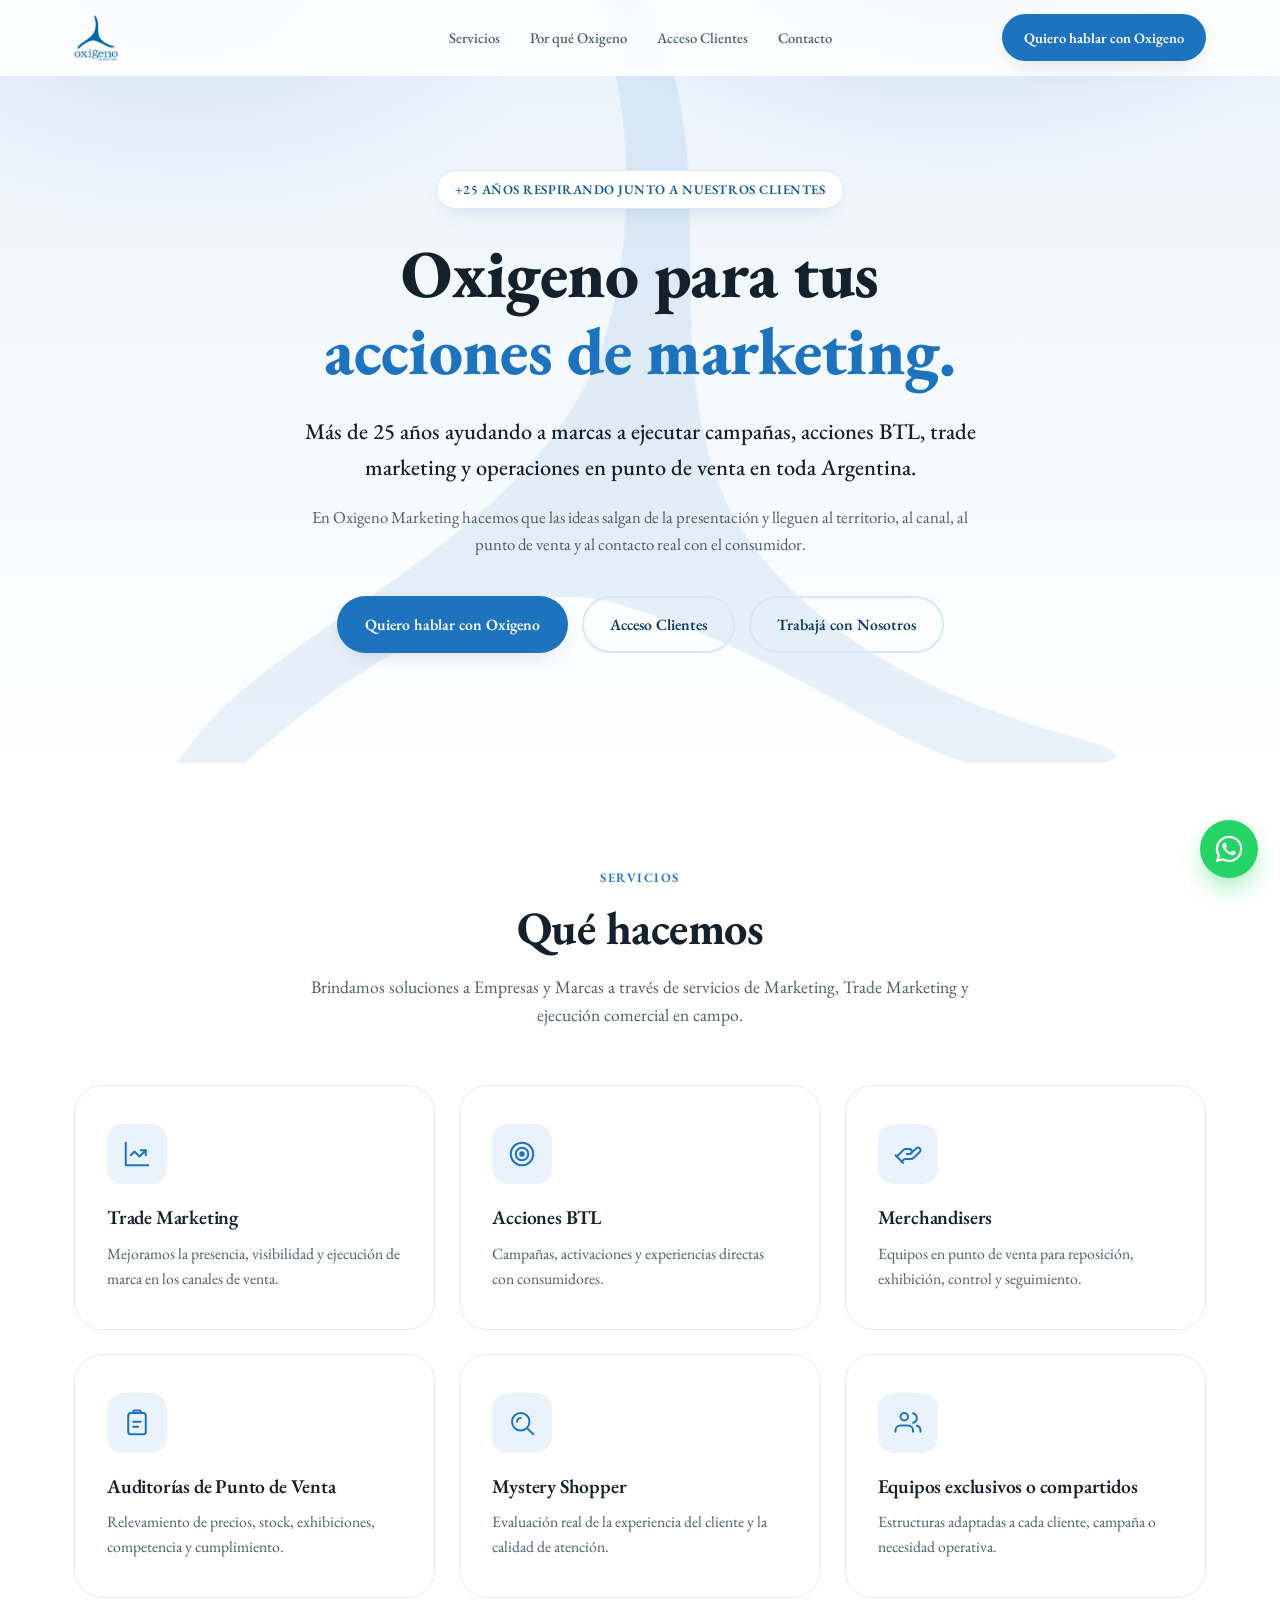
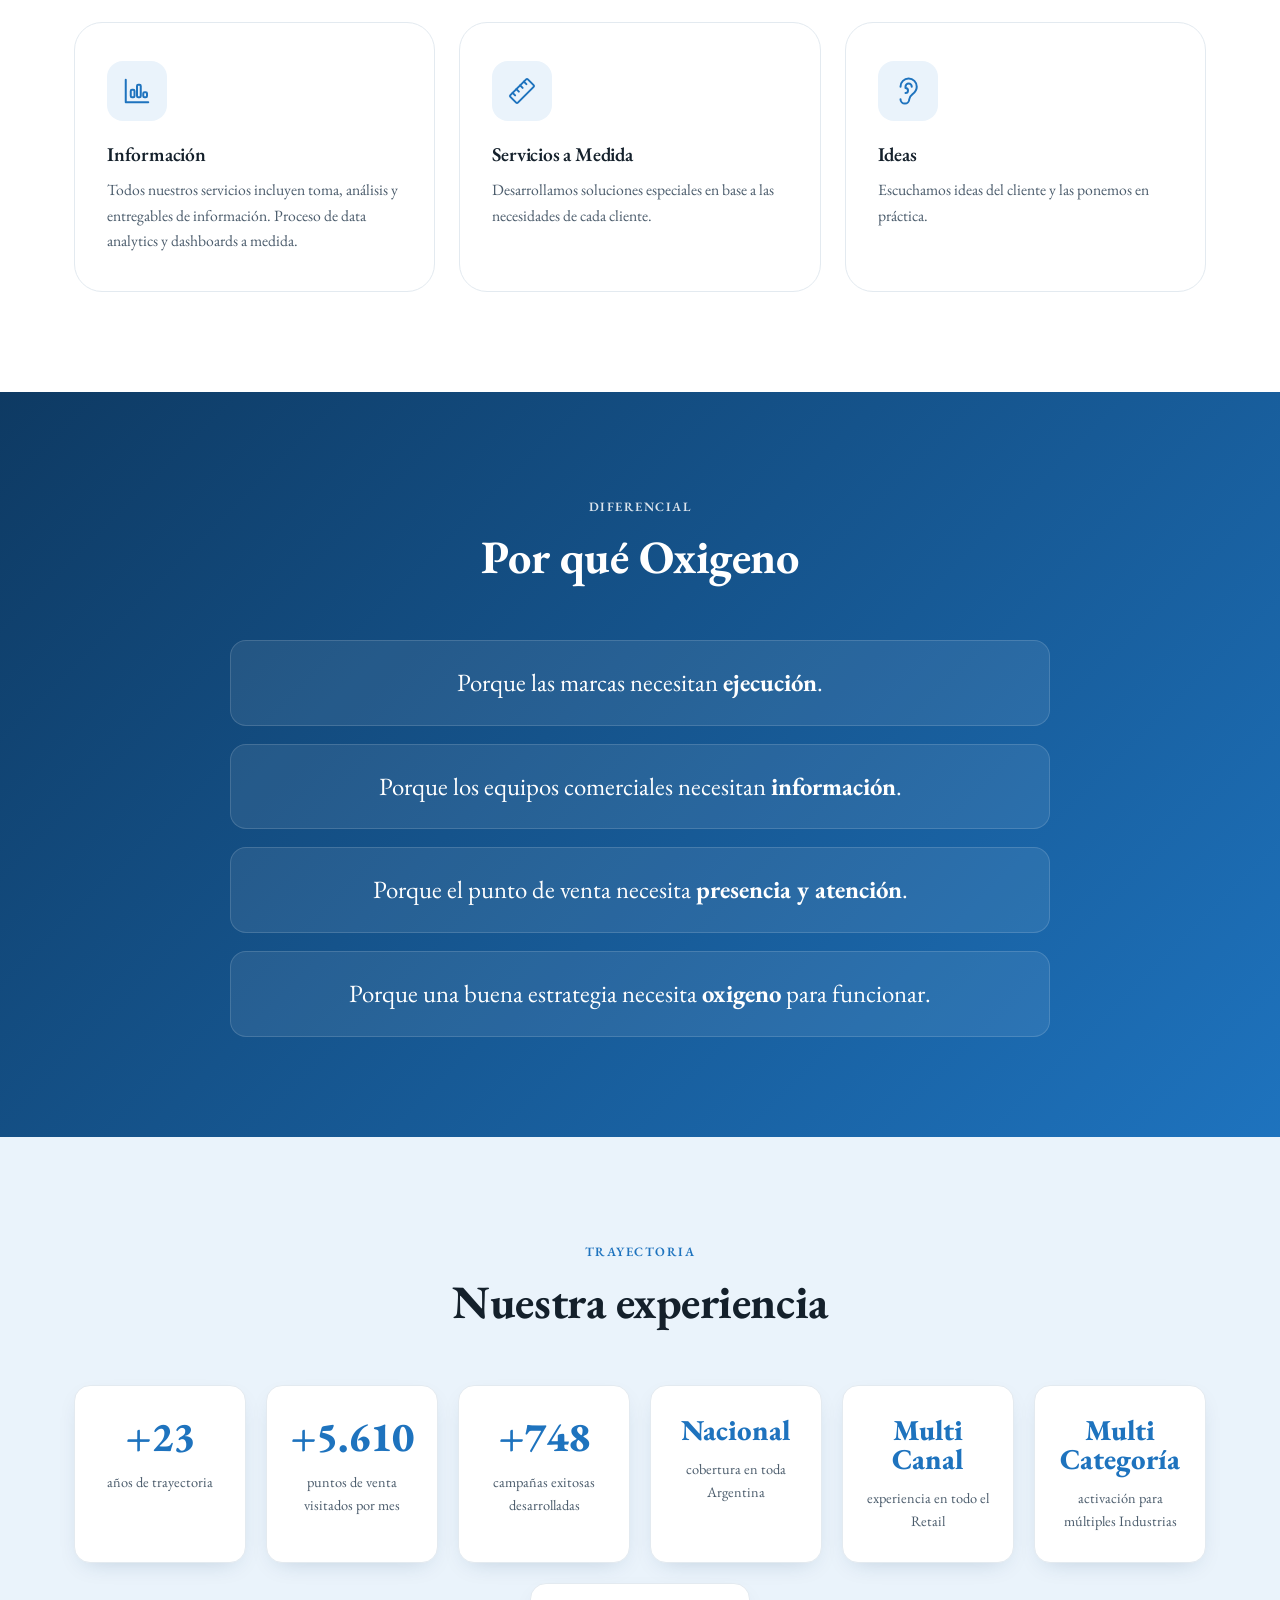
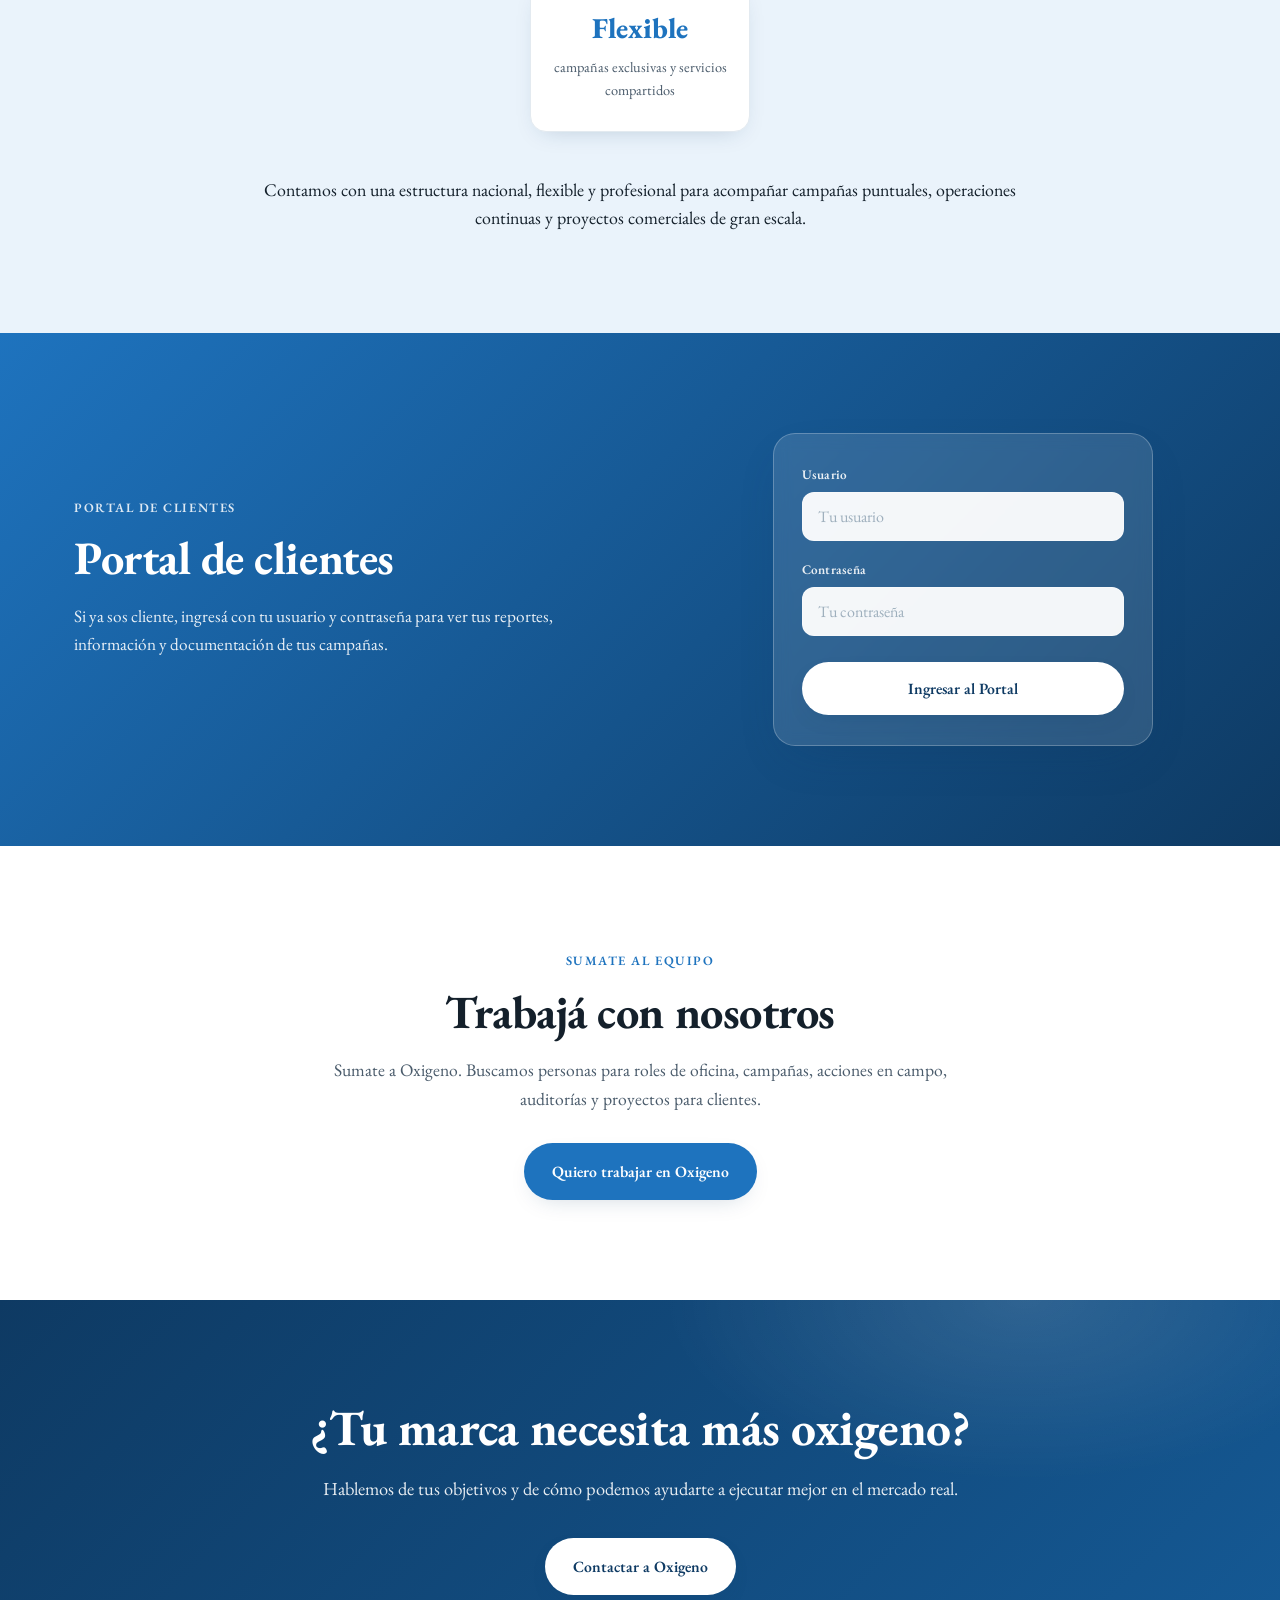
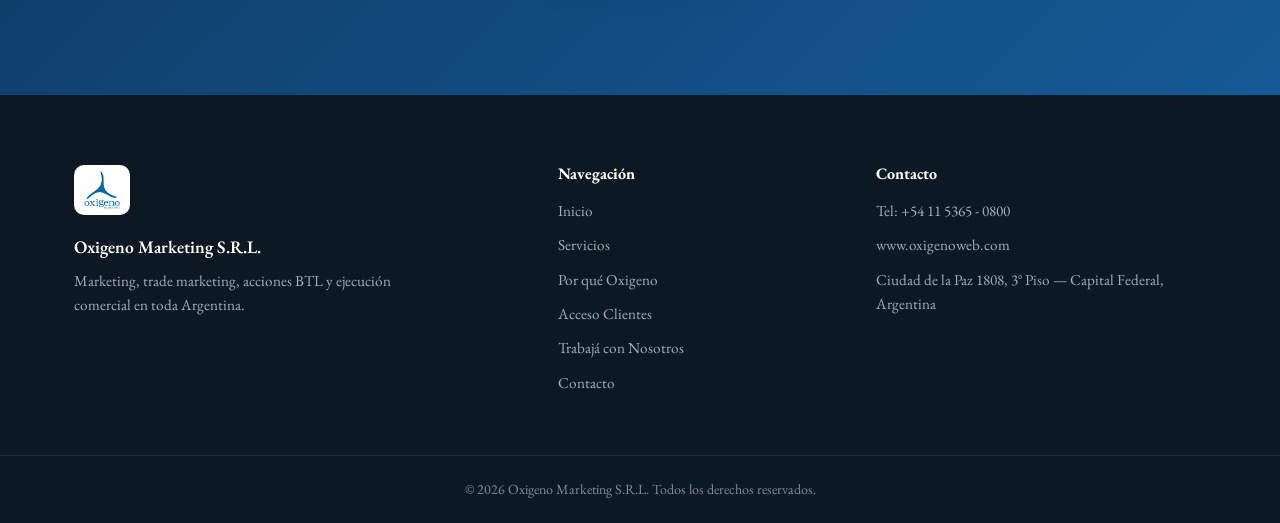
==== commit 99aac670: "Version styles.css/script.js (?v=2) to bust stale CDN/browser cache Co-Authored-By: Claude Opus 4.8 " ====
--- a/index.html
+++ b/index.html
@@ -9,7 +9,7 @@
   <link rel="preconnect" href="https://fonts.googleapis.com" />
   <link rel="preconnect" href="https://fonts.gstatic.com" crossorigin />
   <link href="https://fonts.googleapis.com/css2?family=EB+Garamond:ital,wght@0,400;0,500;0,600;0,700;0,800;1,400;1,500&display=swap" rel="stylesheet" />
-  <link rel="stylesheet" href="styles.css" />
+  <link rel="stylesheet" href="styles.css?v=2" />
 </head>
 <body>
 
@@ -297,6 +297,6 @@
     </svg>
   </a>
 
-  <script src="script.js"></script>
+  <script src="script.js?v=2"></script>
 </body>
 </html>
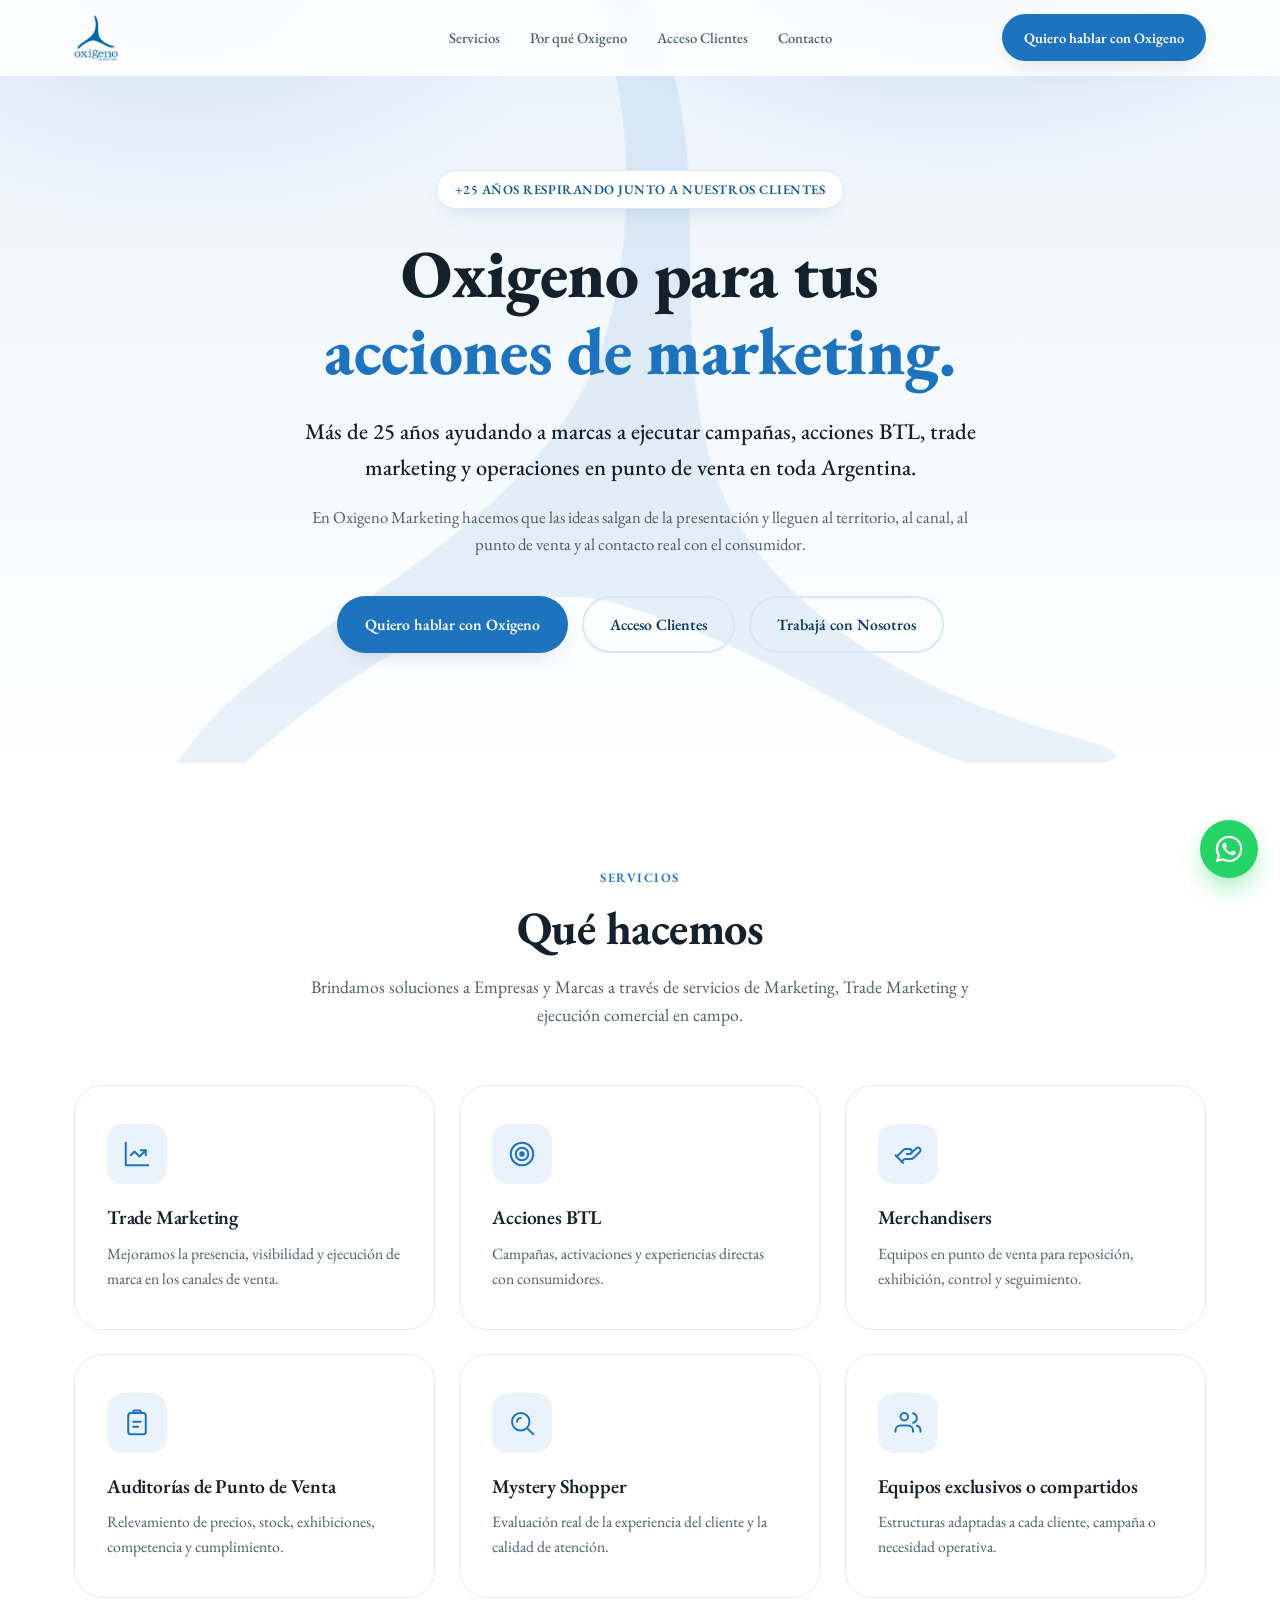
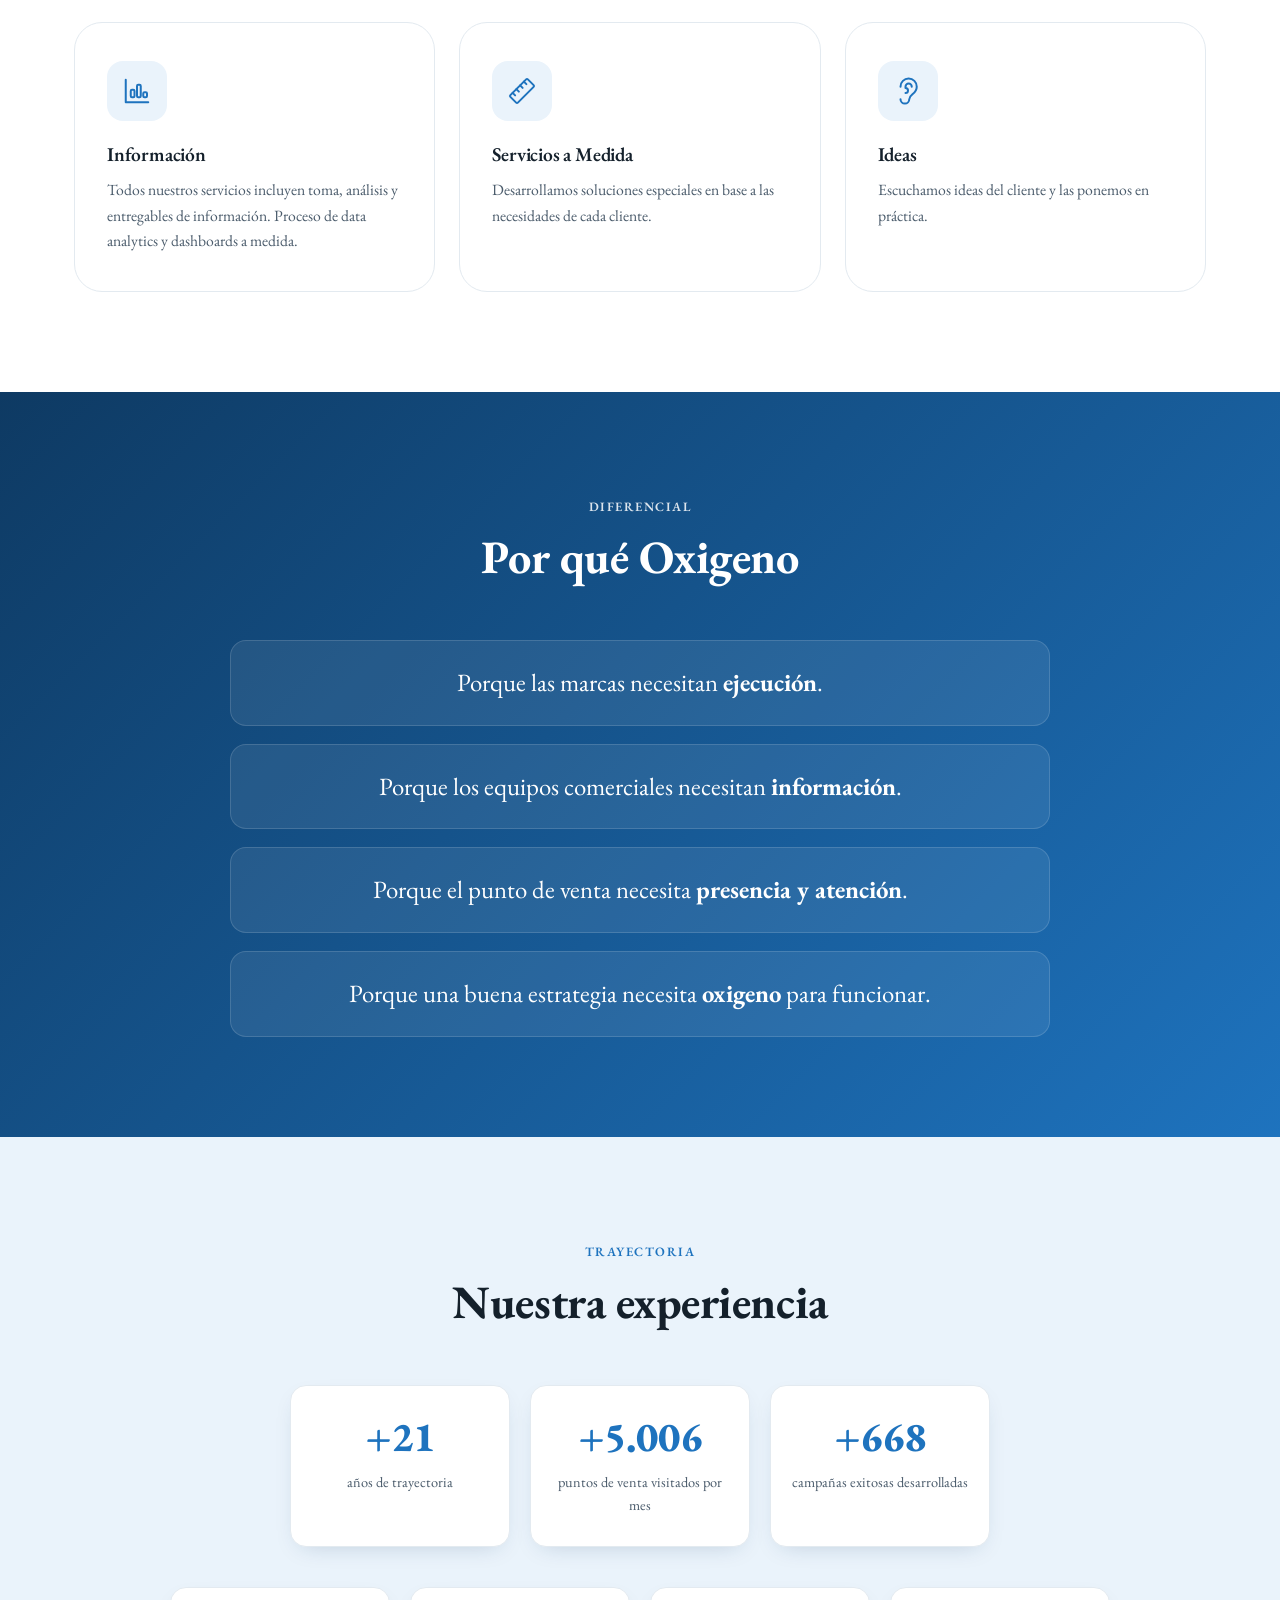
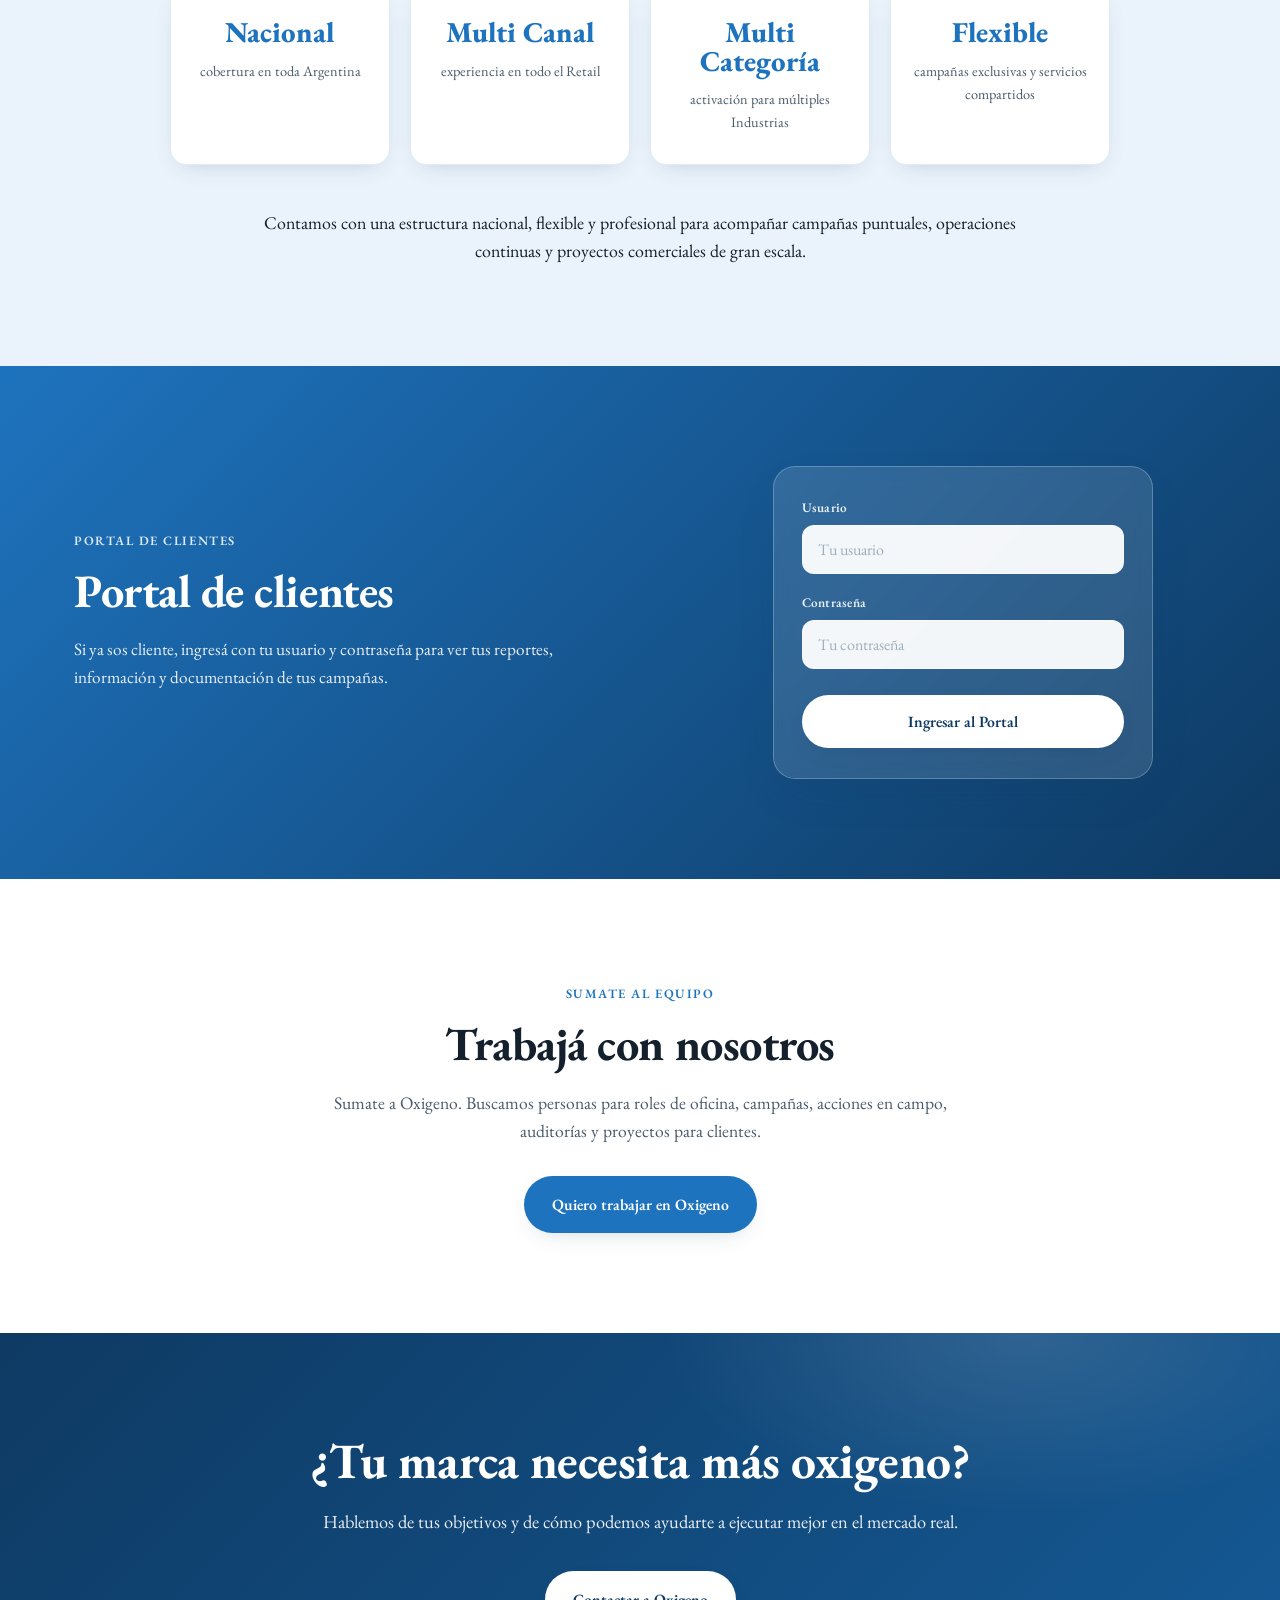
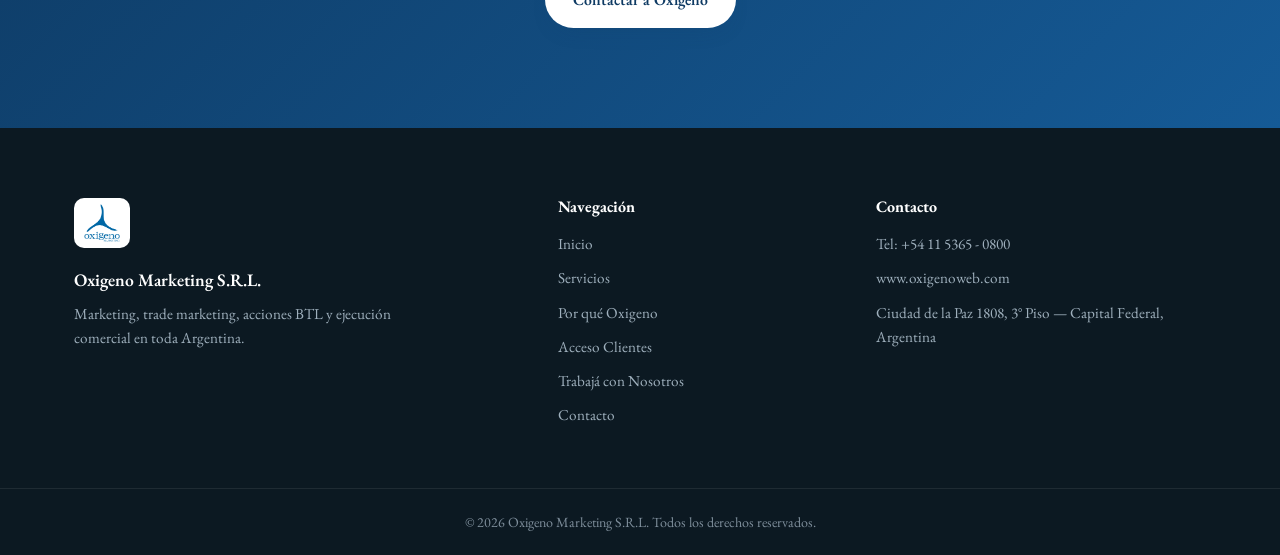
==== commit 91e6c0db: "Trayectoria: force first 3 stats (25/6.000/800) on top row, other 4 below Co-Authored-By: Claude Opu" ====
--- a/index.html
+++ b/index.html
@@ -9,7 +9,7 @@
   <link rel="preconnect" href="https://fonts.googleapis.com" />
   <link rel="preconnect" href="https://fonts.gstatic.com" crossorigin />
   <link href="https://fonts.googleapis.com/css2?family=EB+Garamond:ital,wght@0,400;0,500;0,600;0,700;0,800;1,400;1,500&display=swap" rel="stylesheet" />
-  <link rel="stylesheet" href="styles.css?v=2" />
+  <link rel="stylesheet" href="styles.css?v=3" />
 </head>
 <body>
 
@@ -194,6 +194,7 @@
             <span class="stat__num" data-count="800" data-prefix="+">+0</span>
             <span class="stat__label">campañas exitosas desarrolladas</span>
           </div>
+          <div class="stats__break" aria-hidden="true"></div>
           <div class="stat reveal">
             <span class="stat__num stat__num--text">Nacional</span>
             <span class="stat__label">cobertura en toda Argentina</span>
--- a/styles.css
+++ b/styles.css
@@ -220,6 +220,8 @@
 .stats {
   display: flex; flex-wrap: wrap; justify-content: center; gap: 20px; margin-bottom: 44px;
 }
+/* Forces the row break: first 3 boxes (25 / 6.000 / 800) on top, the other 4 below */
+.stats__break { flex-basis: 100%; height: 0; margin: 0; padding: 0; border: 0; }
 .stat {
   flex: 1 1 158px; max-width: 220px;
   background: #fff; border-radius: var(--radius); padding: 30px 18px; text-align: center;
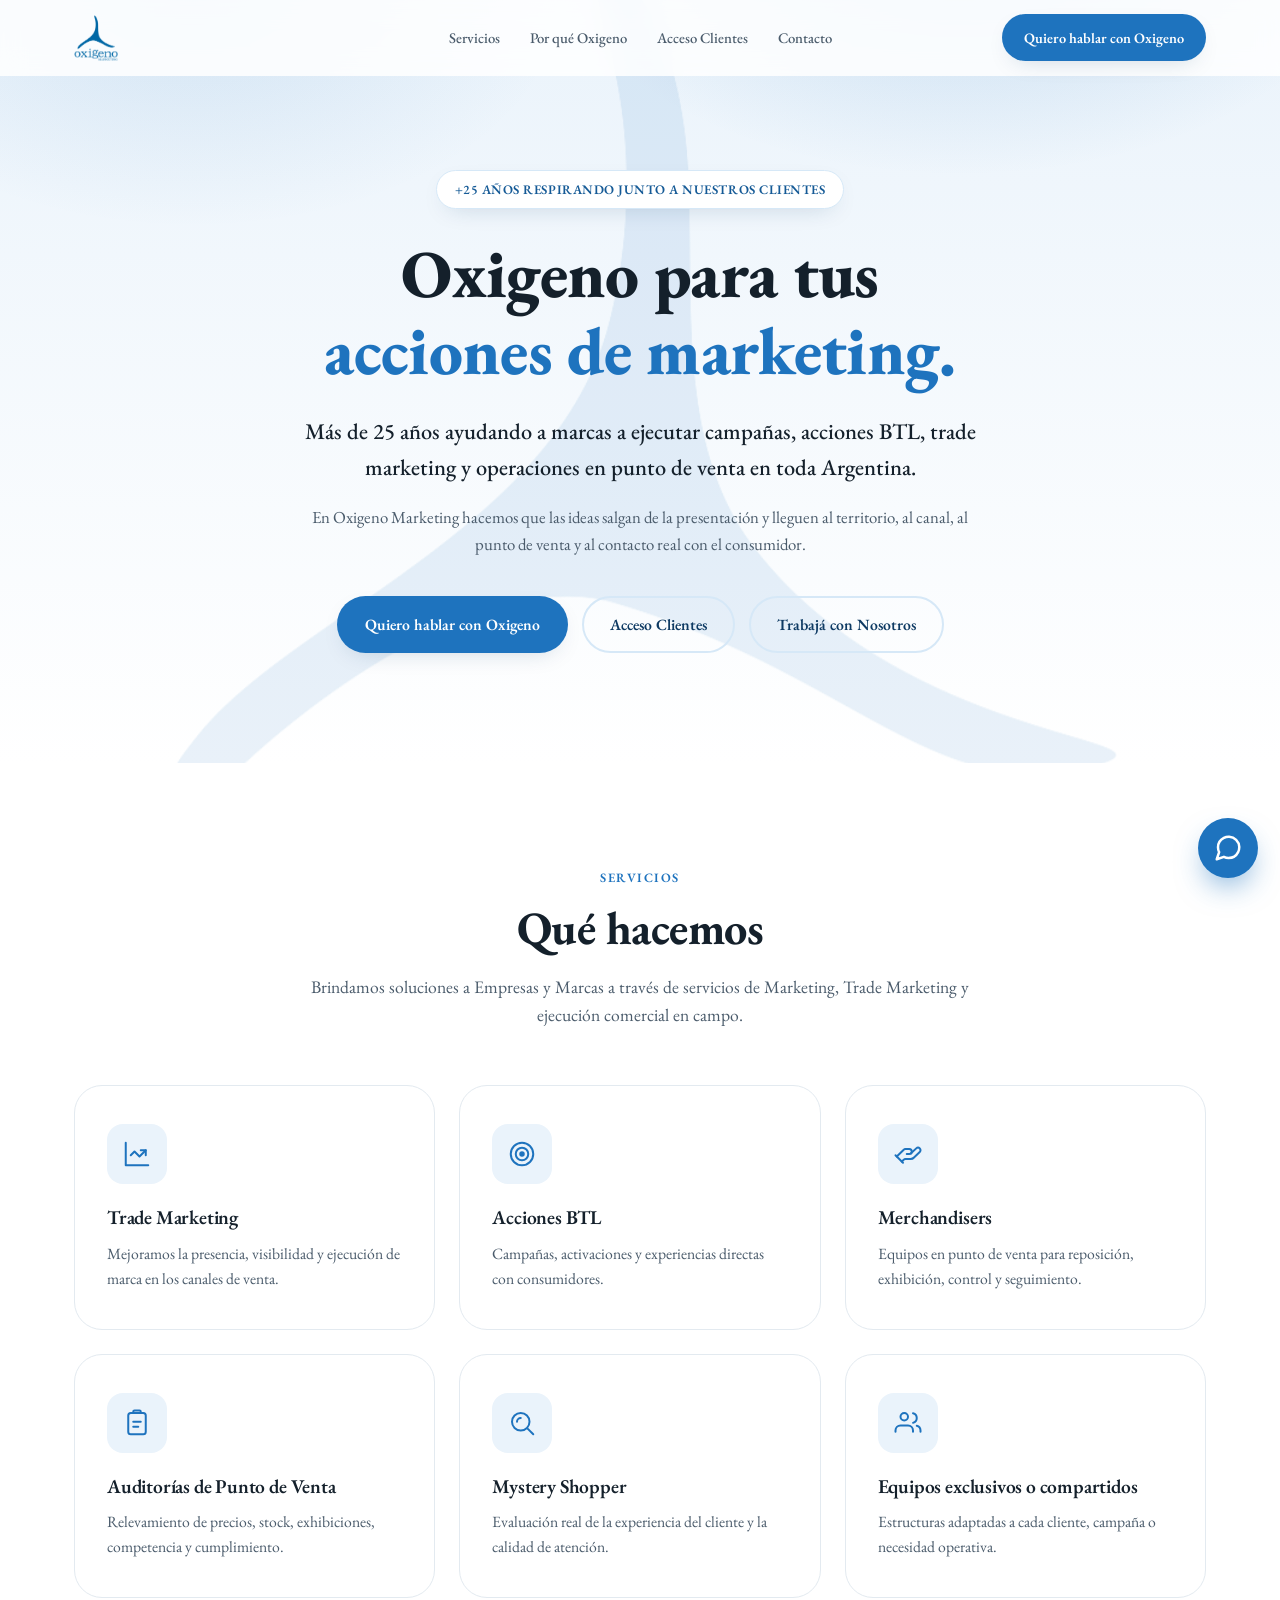
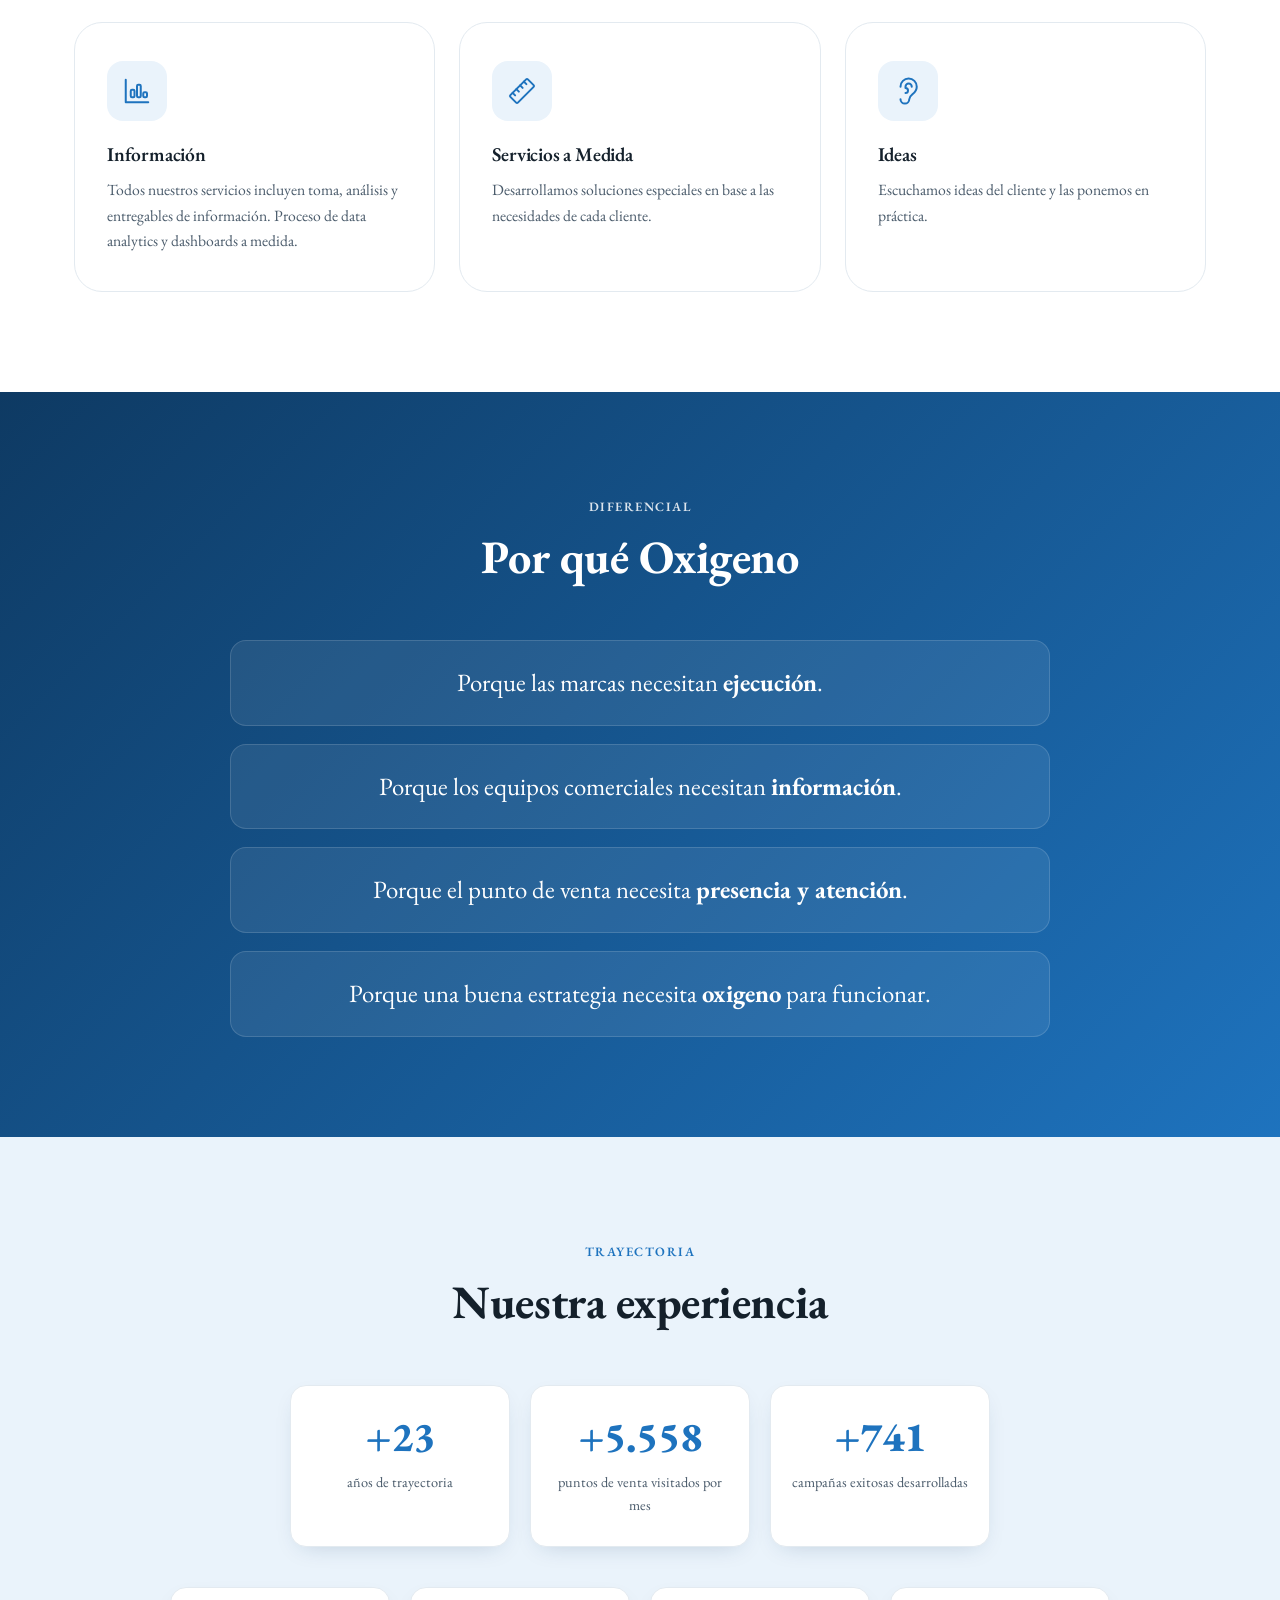
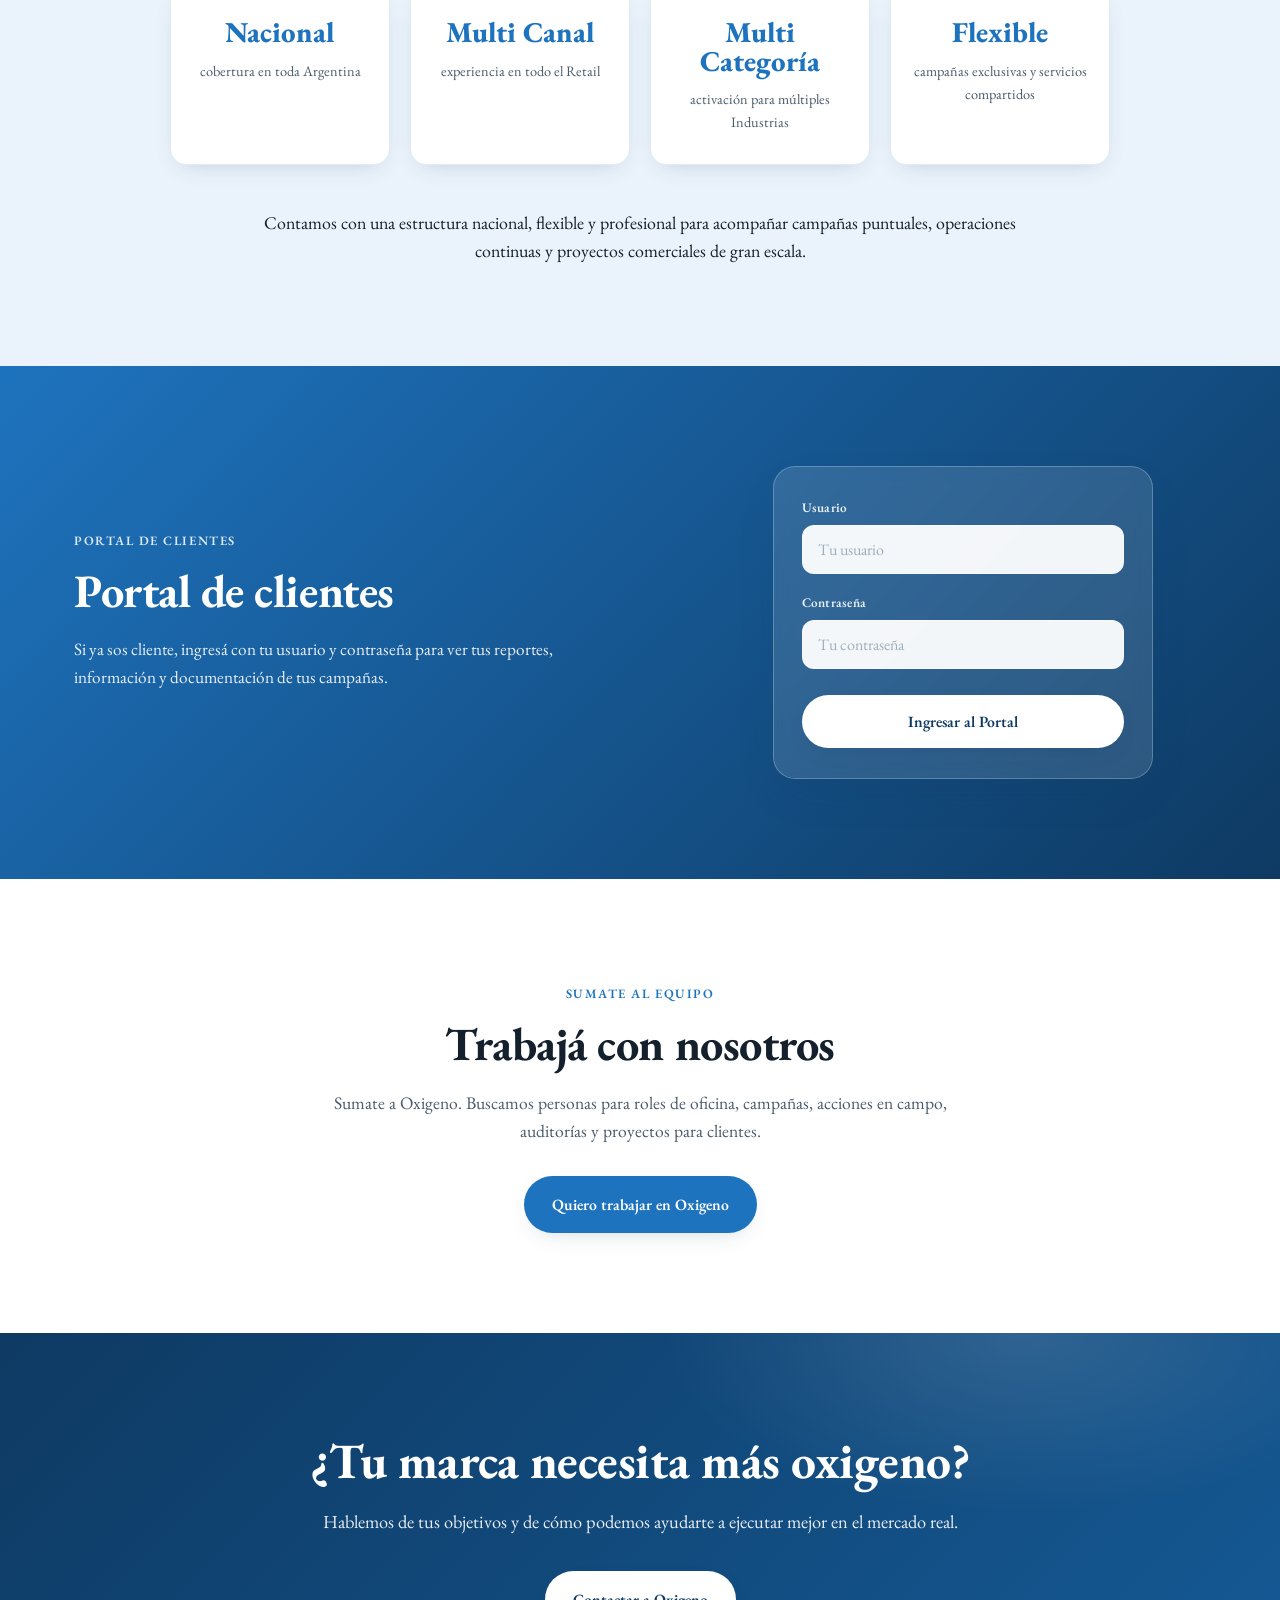
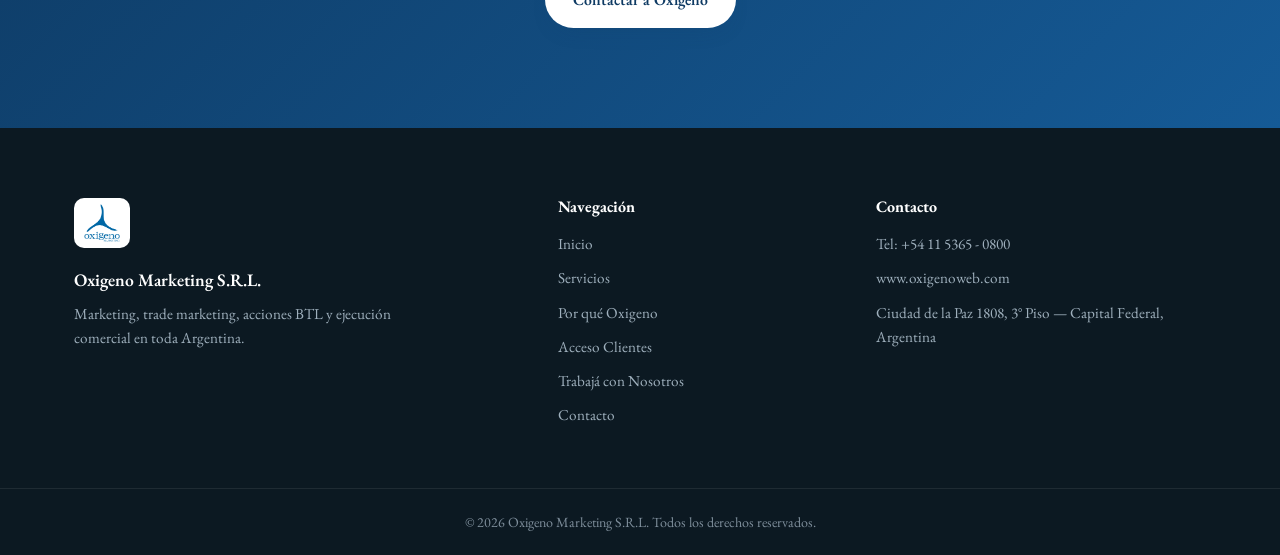
==== commit 6c23b406: "Replace WhatsApp button with AI chat assistant (Oxi) - Remove floating WhatsApp button (HTML + CSS) " ====
--- a/index.html
+++ b/index.html
@@ -291,13 +291,41 @@
     </div>
   </footer>
 
-  <!-- Floating WhatsApp button — Oxigeno WhatsApp: +54 9 11 4024-3824 -->
-  <a class="wa-float" href="https://wa.me/5491140243824?text=Hola%2C%20quiero%20informaci%C3%B3n%20sobre%20Oxigeno" target="_blank" rel="noopener" aria-label="Chatear por WhatsApp con Oxigeno">
-    <svg viewBox="0 0 24 24" fill="currentColor" aria-hidden="true">
-      <path d="M19.05 4.91A9.82 9.82 0 0 0 12.04 2C6.58 2 2.13 6.45 2.13 11.91c0 1.75.46 3.45 1.32 4.95L2 22l5.25-1.38a9.9 9.9 0 0 0 4.79 1.22h.004c5.46 0 9.91-4.45 9.91-9.91 0-2.65-1.03-5.14-2.9-7.02zM12.04 20.15h-.004a8.23 8.23 0 0 1-4.19-1.15l-.3-.18-3.12.82.83-3.04-.2-.31a8.18 8.18 0 0 1-1.26-4.38c0-4.54 3.7-8.24 8.25-8.24a8.2 8.2 0 0 1 5.83 2.42 8.18 8.18 0 0 1 2.41 5.83c0 4.54-3.7 8.24-8.24 8.24zm4.52-6.16c-.25-.12-1.47-.72-1.69-.81-.23-.08-.39-.12-.56.13-.16.25-.64.81-.79.97-.14.17-.29.19-.54.06-.25-.12-1.05-.39-1.99-1.23-.74-.66-1.23-1.47-1.38-1.72-.14-.25-.01-.38.11-.51.11-.11.25-.29.37-.43.12-.14.16-.25.25-.41.08-.17.04-.31-.02-.43-.06-.12-.56-1.34-.76-1.84-.2-.48-.4-.42-.56-.42-.14 0-.31-.02-.47-.02-.16 0-.43.06-.66.31-.23.25-.86.85-.86 2.07 0 1.22.89 2.4 1.01 2.56.12.17 1.75 2.67 4.23 3.74.59.26 1.05.41 1.41.52.59.19 1.13.16 1.56.1.48-.07 1.47-.6 1.68-1.18.21-.58.21-1.07.14-1.18-.06-.11-.22-.17-.47-.29z"/>
+  <!-- ===== AI chat assistant (Oxi) ===== -->
+  <button class="oxi-launcher" id="oxiLauncher" aria-label="Abrir el asistente de Oxígeno" aria-expanded="false">
+    <svg class="oxi-launcher__icon oxi-launcher__icon--chat" viewBox="0 0 24 24" fill="none" stroke="currentColor" stroke-width="2" stroke-linecap="round" stroke-linejoin="round" aria-hidden="true">
+      <path d="M21 11.5a8.38 8.38 0 0 1-.9 3.8 8.5 8.5 0 0 1-7.6 4.7 8.38 8.38 0 0 1-3.8-.9L3 21l1.9-5.7a8.38 8.38 0 0 1-.9-3.8 8.5 8.5 0 0 1 4.7-7.6 8.38 8.38 0 0 1 3.8-.9h.5a8.48 8.48 0 0 1 8 8v.5z"/>
     </svg>
-  </a>
-
-  <script src="script.js?v=2"></script>
+    <svg class="oxi-launcher__icon oxi-launcher__icon--close" viewBox="0 0 24 24" fill="none" stroke="currentColor" stroke-width="2.2" stroke-linecap="round" stroke-linejoin="round" aria-hidden="true">
+      <line x1="18" y1="6" x2="6" y2="18"/><line x1="6" y1="6" x2="18" y2="18"/>
+    </svg>
+  </button>
+
+  <div class="oxi-panel" id="oxiPanel" role="dialog" aria-label="Asistente virtual de Oxígeno" aria-modal="false" hidden>
+    <header class="oxi-panel__head">
+      <div class="oxi-panel__brand">
+        <span class="oxi-avatar" aria-hidden="true">Oxi</span>
+        <div>
+          <strong class="oxi-panel__title">Asistente Oxígeno</strong>
+          <span class="oxi-panel__status"><i></i> En línea ahora</span>
+        </div>
+      </div>
+      <button class="oxi-panel__min" id="oxiClose" aria-label="Minimizar el asistente">
+        <svg viewBox="0 0 24 24" fill="none" stroke="currentColor" stroke-width="2.4" stroke-linecap="round" aria-hidden="true"><line x1="5" y1="12" x2="19" y2="12"/></svg>
+      </button>
+    </header>
+
+    <div class="oxi-log" id="oxiLog" aria-live="polite"></div>
+
+    <form class="oxi-form" id="oxiForm" autocomplete="off">
+      <input class="oxi-input" id="oxiInput" type="text" placeholder="Escribí tu mensaje…" aria-label="Escribí tu mensaje" maxlength="800" required>
+      <button class="oxi-send" type="submit" aria-label="Enviar mensaje">
+        <svg viewBox="0 0 24 24" fill="none" stroke="currentColor" stroke-width="2" stroke-linecap="round" stroke-linejoin="round" aria-hidden="true"><line x1="22" y1="2" x2="11" y2="13"/><polygon points="22 2 15 22 11 13 2 9 22 2"/></svg>
+      </button>
+    </form>
+    <p class="oxi-foot">Asistente con IA · te conecta con un ejecutivo de Oxígeno</p>
+  </div>
+
+  <script src="script.js?v=3"></script>
 </body>
 </html>
--- a/styles.css
+++ b/styles.css
@@ -328,25 +328,80 @@
 }
 .footer__bottom p { font-size: .88rem; color: #7e8e9b; }
 
-/* ---------- Floating WhatsApp button ---------- */
-.wa-float {
-  position: fixed; right: 22px; bottom: 22px; z-index: 200;
-  width: 58px; height: 58px; border-radius: 50%;
+/* ---------- AI chat assistant (Oxi) ---------- */
+.oxi-launcher {
+  position: fixed; right: 22px; bottom: 22px; z-index: 300;
+  width: 60px; height: 60px; border-radius: 50%; border: 0; cursor: pointer;
   display: grid; place-items: center;
-  background: #25D366; color: #fff;
-  box-shadow: 0 12px 28px -8px rgba(37,211,102,.65);
-  transition: transform .2s ease, box-shadow .2s ease;
-  animation: waPulse 2.6s ease-in-out infinite;
-}
-.wa-float svg { width: 32px; height: 32px; }
-.wa-float:hover { transform: translateY(-3px) scale(1.07); box-shadow: 0 16px 34px -8px rgba(37,211,102,.8); }
-@keyframes waPulse {
-  0%, 100% { box-shadow: 0 12px 28px -8px rgba(37,211,102,.55); }
-  50%      { box-shadow: 0 12px 30px -6px rgba(37,211,102,.95); }
-}
+  background: var(--blue); color: #fff;
+  box-shadow: 0 14px 30px -8px rgba(30,115,190,.6);
+  transition: transform .2s ease, box-shadow .2s ease, background .2s ease;
+  animation: oxiPulse 2.8s ease-in-out infinite;
+}
+.oxi-launcher:hover { transform: translateY(-3px) scale(1.06); background: var(--blue-dark); box-shadow: 0 18px 36px -8px rgba(30,115,190,.75); }
+.oxi-launcher__icon { width: 30px; height: 30px; transition: opacity .18s ease, transform .18s ease; }
+.oxi-launcher__icon--close { position: absolute; opacity: 0; transform: rotate(-45deg) scale(.6); }
+.oxi-launcher.is-open { animation: none; }
+.oxi-launcher.is-open .oxi-launcher__icon--chat { opacity: 0; transform: rotate(45deg) scale(.6); }
+.oxi-launcher.is-open .oxi-launcher__icon--close { opacity: 1; transform: rotate(0) scale(1); }
+@keyframes oxiPulse {
+  0%, 100% { box-shadow: 0 14px 30px -8px rgba(30,115,190,.5); }
+  50%      { box-shadow: 0 14px 34px -6px rgba(30,115,190,.9); }
+}
+
+.oxi-panel {
+  position: fixed; right: 22px; bottom: 94px; z-index: 300;
+  width: 380px; max-width: calc(100vw - 32px); height: 560px; max-height: calc(100vh - 130px);
+  display: flex; flex-direction: column; overflow: hidden;
+  background: #fff; border: 1px solid var(--line); border-radius: 22px;
+  box-shadow: 0 28px 70px -24px rgba(14,58,99,.55);
+  transform-origin: bottom right;
+  animation: oxiOpen .22s cubic-bezier(.2,.9,.3,1.1);
+}
+.oxi-panel[hidden] { display: none; }
+@keyframes oxiOpen { from { opacity: 0; transform: translateY(14px) scale(.96); } to { opacity: 1; transform: none; } }
+
+.oxi-panel__head {
+  display: flex; align-items: center; justify-content: space-between; gap: 12px;
+  padding: 14px 16px; color: #fff;
+  background: linear-gradient(135deg, var(--blue) 0%, var(--blue-deep) 100%);
+}
+.oxi-panel__brand { display: flex; align-items: center; gap: 12px; }
+.oxi-avatar {
+  width: 42px; height: 42px; border-radius: 50%; flex: none;
+  display: grid; place-items: center; font-weight: 800; font-size: .95rem; letter-spacing: .3px;
+  background: rgba(255,255,255,.18); border: 1px solid rgba(255,255,255,.35);
+  font-family: 'EB Garamond', Georgia, serif;
+}
+.oxi-panel__title { display: block; font-size: 1rem; line-height: 1.2; }
+.oxi-panel__status { display: flex; align-items: center; gap: 6px; font-size: .78rem; opacity: .9; margin-top: 2px; }
+.oxi-panel__status i { width: 8px; height: 8px; border-radius: 50%; background: #34d27b; box-shadow: 0 0 0 3px rgba(52,210,123,.3); }
+.oxi-panel__min { background: rgba(255,255,255,.14); border: 0; color: #fff; width: 34px; height: 34px; border-radius: 10px; cursor: pointer; display: grid; place-items: center; transition: background .2s ease; }
+.oxi-panel__min:hover { background: rgba(255,255,255,.28); }
+.oxi-panel__min svg { width: 20px; height: 20px; }
+
+.oxi-log { flex: 1; overflow-y: auto; padding: 18px 16px; display: flex; flex-direction: column; gap: 12px; background: var(--blue-soft); }
+.oxi-msg { max-width: 84%; padding: 11px 14px; border-radius: 16px; font-size: .92rem; line-height: 1.45; white-space: pre-wrap; word-wrap: break-word; }
+.oxi-msg--bot { align-self: flex-start; background: #fff; color: var(--ink); border: 1px solid var(--line); border-bottom-left-radius: 5px; }
+.oxi-msg--user { align-self: flex-end; background: var(--blue); color: #fff; border-bottom-right-radius: 5px; }
+.oxi-typing { align-self: flex-start; display: inline-flex; gap: 4px; padding: 13px 15px; background: #fff; border: 1px solid var(--line); border-radius: 16px; border-bottom-left-radius: 5px; }
+.oxi-typing span { width: 7px; height: 7px; border-radius: 50%; background: var(--blue); opacity: .4; animation: oxiBlink 1.2s infinite; }
+.oxi-typing span:nth-child(2) { animation-delay: .2s; }
+.oxi-typing span:nth-child(3) { animation-delay: .4s; }
+@keyframes oxiBlink { 0%, 60%, 100% { opacity: .3; transform: translateY(0); } 30% { opacity: 1; transform: translateY(-3px); } }
+
+.oxi-form { display: flex; align-items: center; gap: 8px; padding: 12px; border-top: 1px solid var(--line); background: #fff; }
+.oxi-input { flex: 1; border: 1px solid var(--line); background: #f6f9fc; border-radius: 24px; padding: 12px 16px; font: inherit; font-size: .92rem; color: var(--ink); outline: none; transition: border .2s ease, background .2s ease; }
+.oxi-input:focus { border-color: var(--blue); background: #fff; }
+.oxi-send { flex: none; width: 44px; height: 44px; border-radius: 50%; border: 0; cursor: pointer; background: var(--blue); color: #fff; display: grid; place-items: center; transition: background .2s ease, transform .15s ease; }
+.oxi-send:hover { background: var(--blue-dark); transform: scale(1.06); }
+.oxi-send:disabled { opacity: .5; cursor: not-allowed; transform: none; }
+.oxi-send svg { width: 20px; height: 20px; }
+.oxi-foot { margin: 0; padding: 0 12px 10px; text-align: center; font-size: .7rem; color: var(--ink-soft); background: #fff; }
+
 @media (max-width: 560px) {
-  .wa-float { right: 16px; bottom: 16px; width: 52px; height: 52px; }
-  .wa-float svg { width: 28px; height: 28px; }
+  .oxi-launcher { right: 16px; bottom: 16px; width: 54px; height: 54px; }
+  .oxi-panel { right: 12px; left: 12px; bottom: 80px; width: auto; max-width: none; height: 70vh; }
 }
 
 /* ---------- Scroll reveal ---------- */
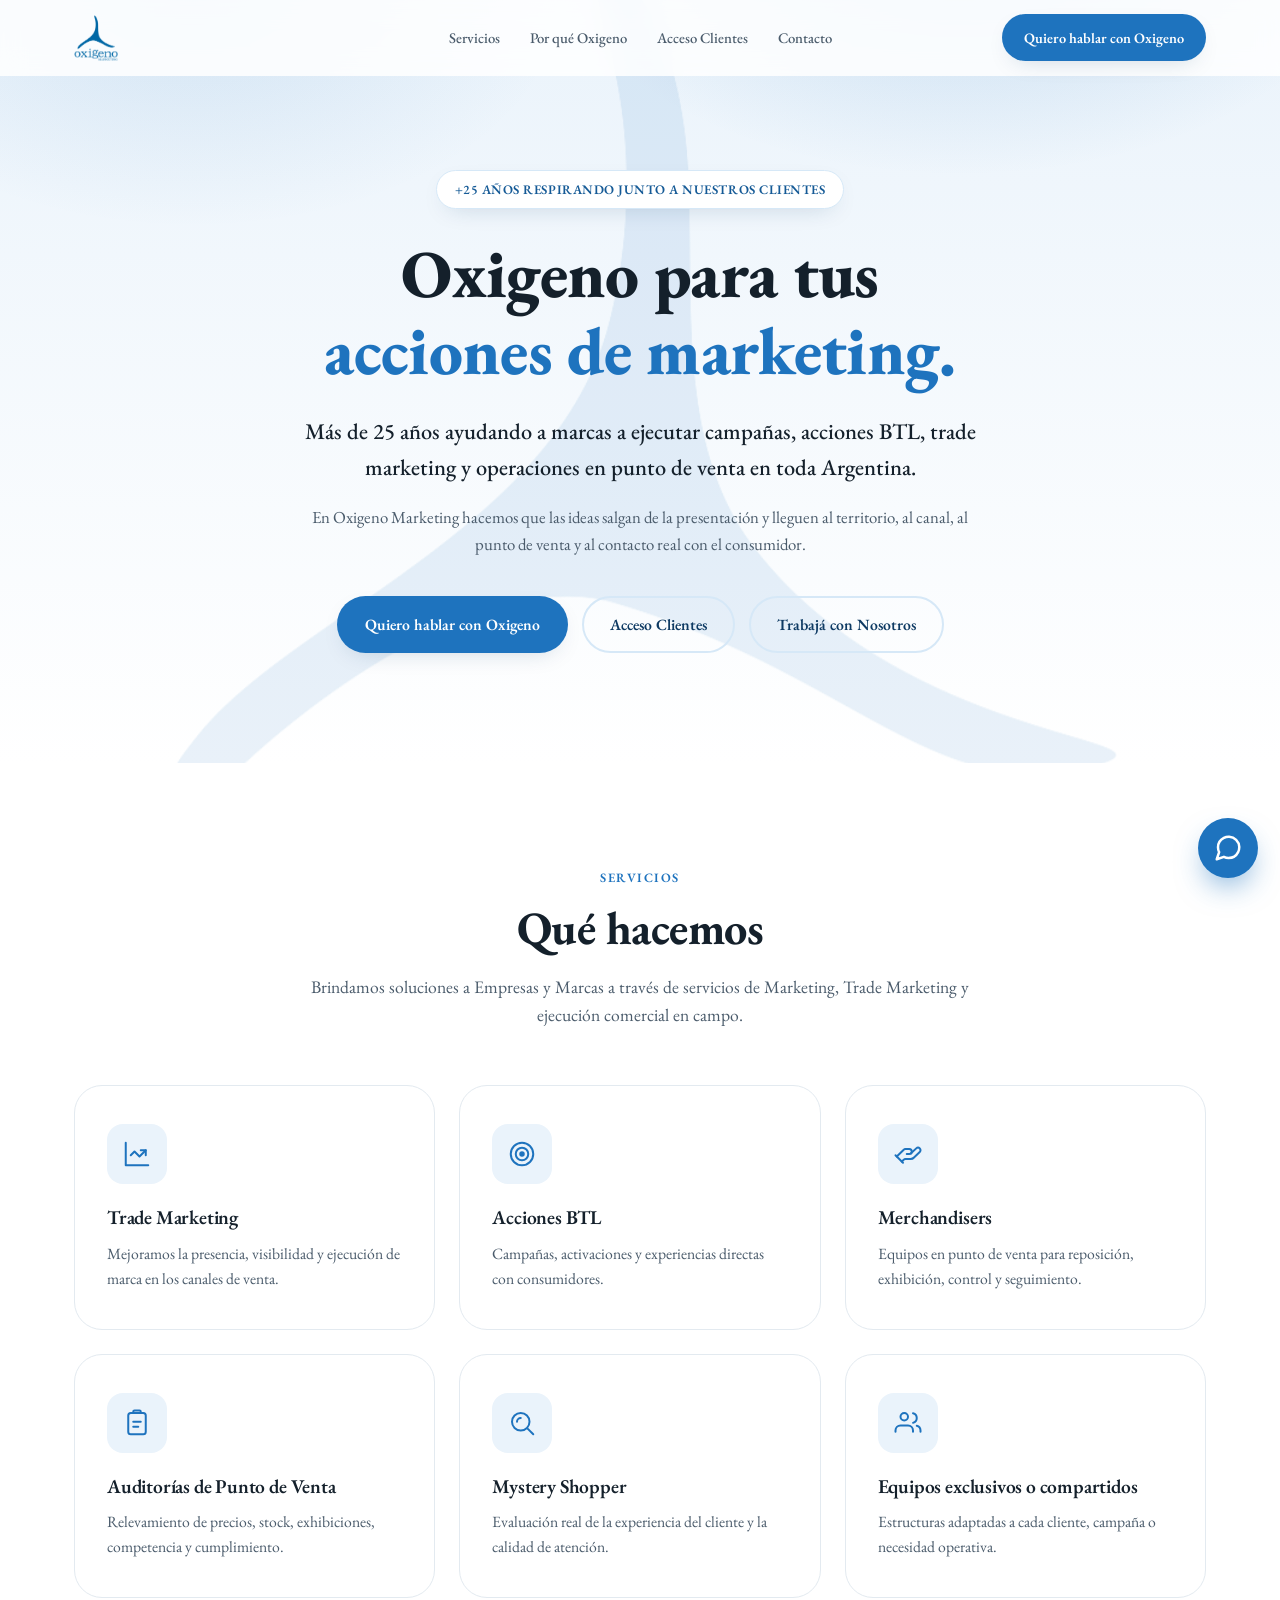
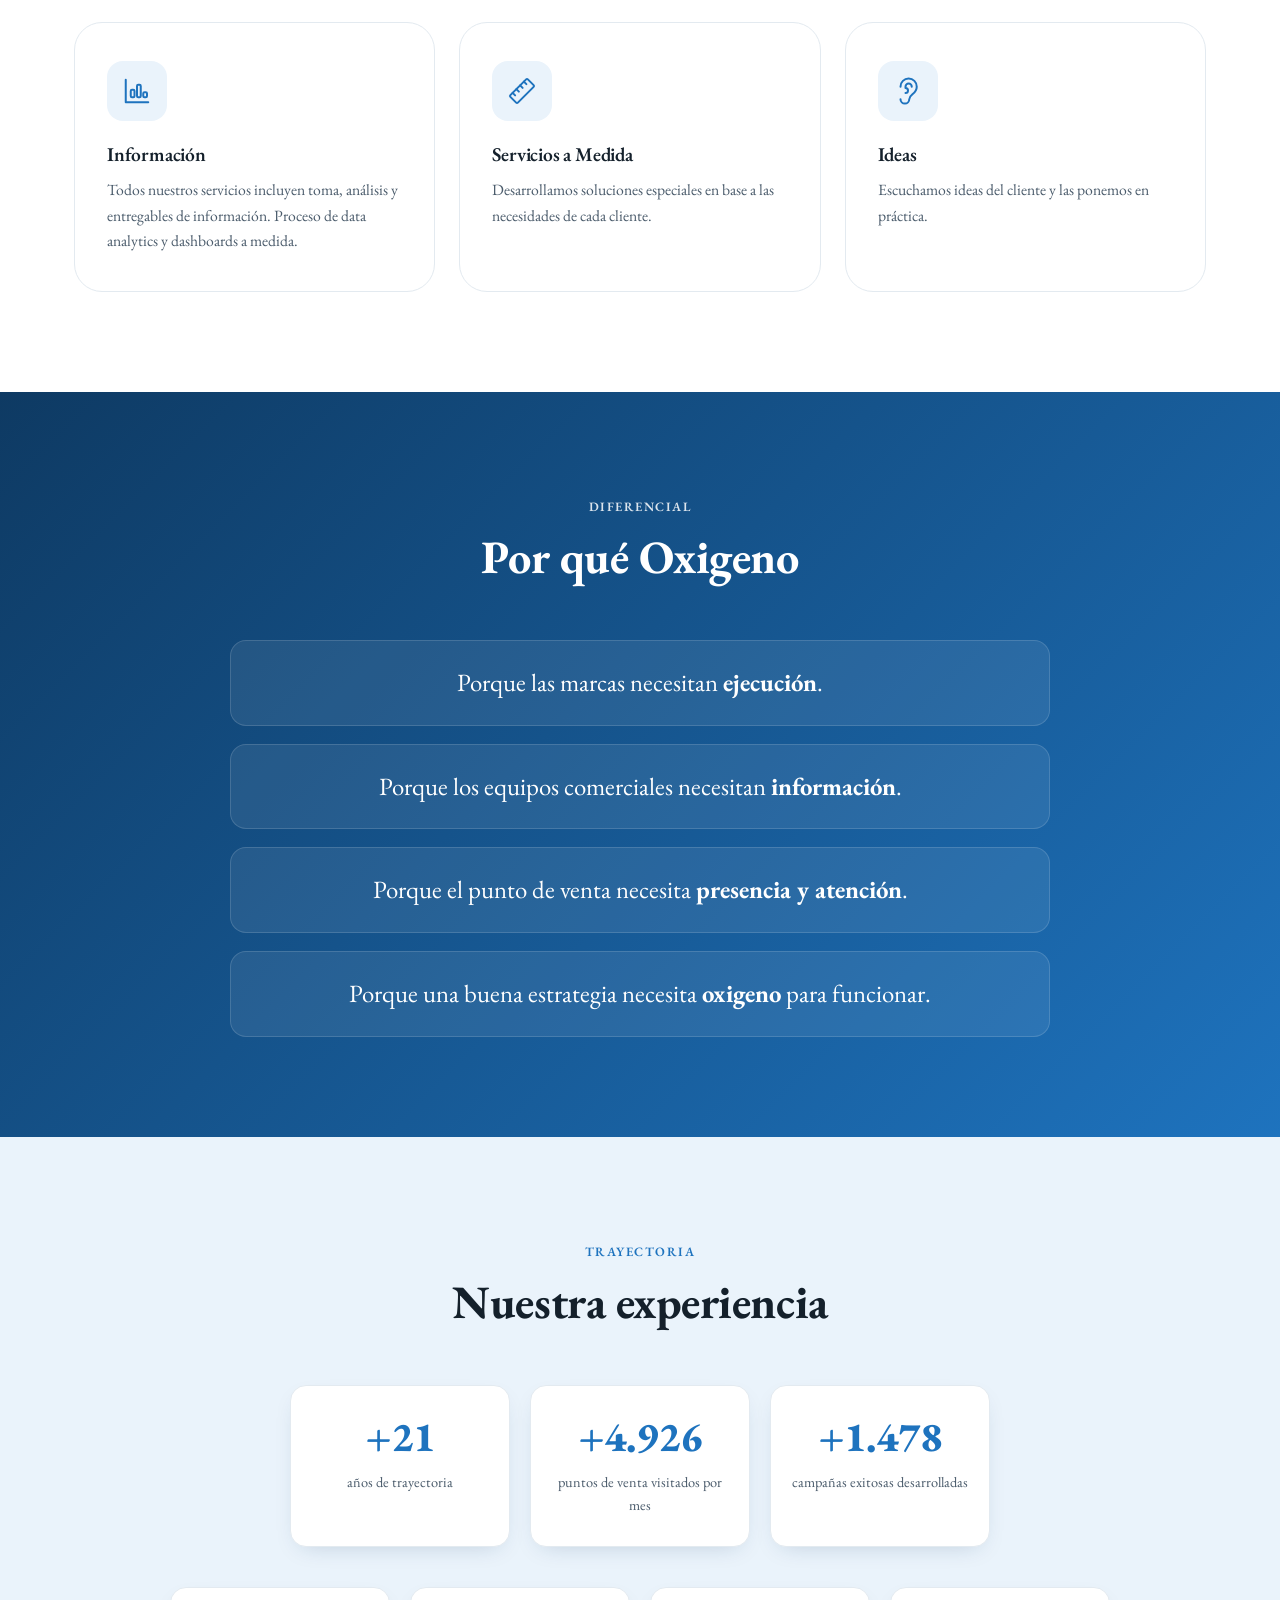
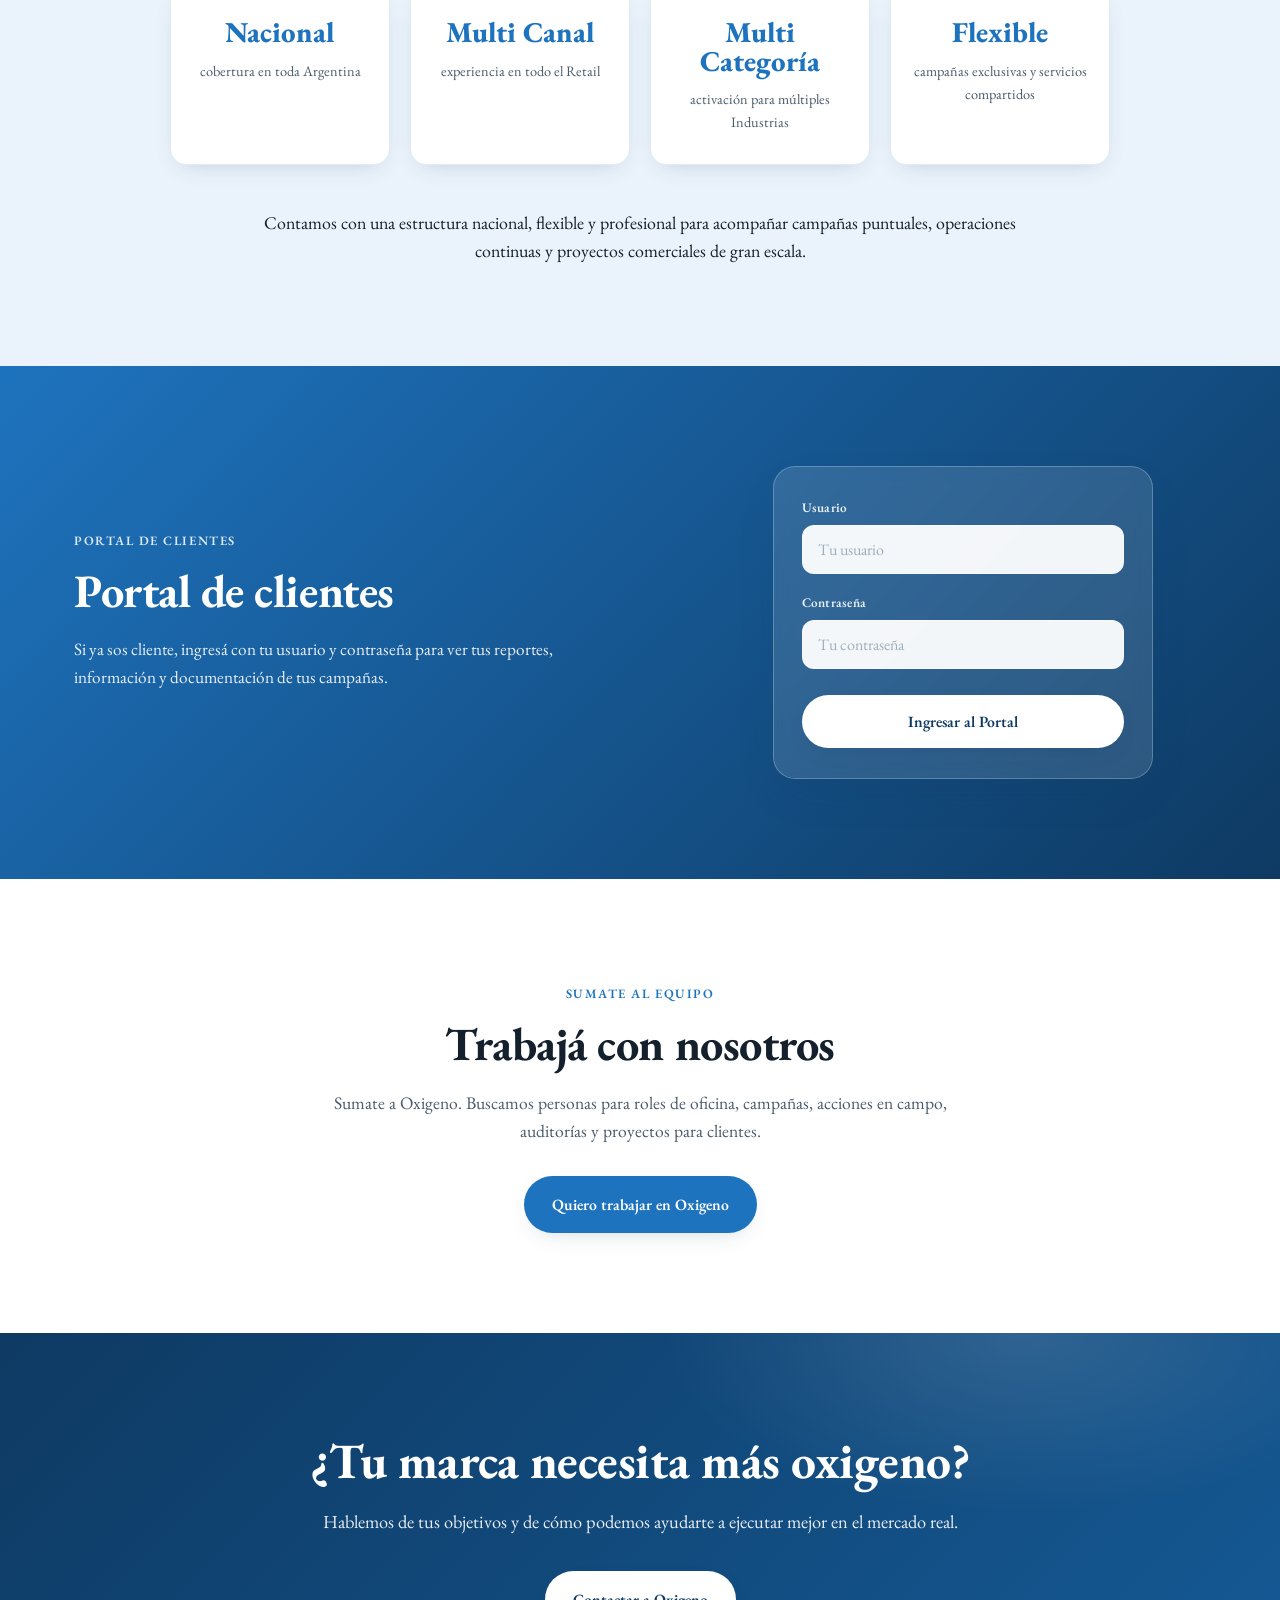
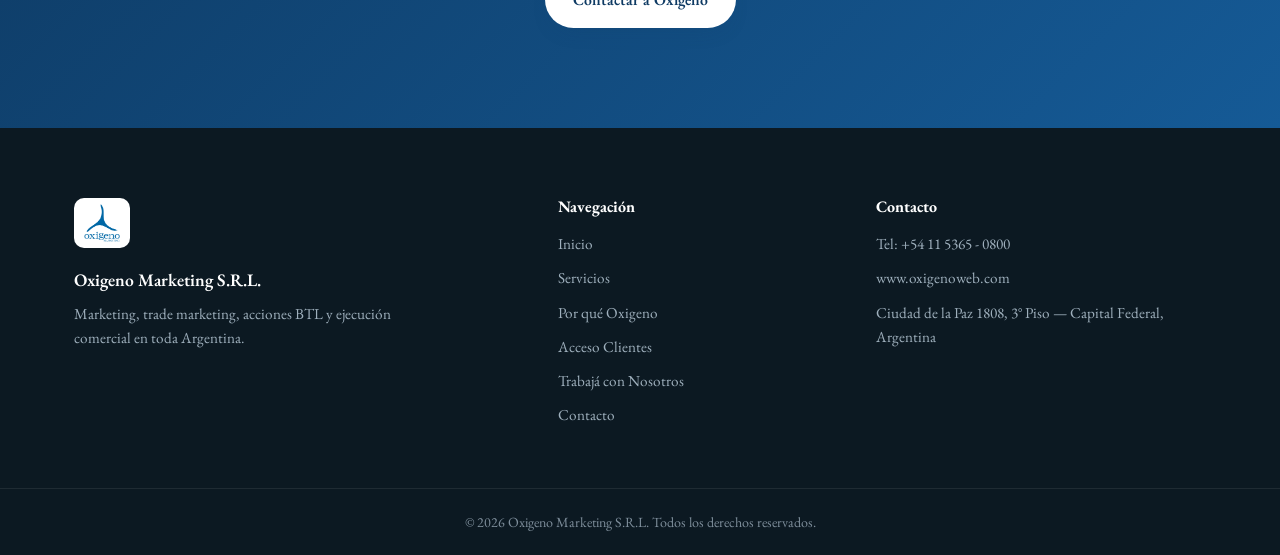
==== commit b1ef9885: "Trayectoria: bump campanas exitosas stat +800 -> +1.800 (Gustavo 23-6 13:21) Co-Authored-By: Claude " ====
--- a/index.html
+++ b/index.html
@@ -191,7 +191,7 @@
             <span class="stat__label">puntos de venta visitados por mes</span>
           </div>
           <div class="stat reveal">
-            <span class="stat__num" data-count="800" data-prefix="+">+0</span>
+            <span class="stat__num" data-count="1800" data-prefix="+">+0</span>
             <span class="stat__label">campañas exitosas desarrolladas</span>
           </div>
           <div class="stats__break" aria-hidden="true"></div>
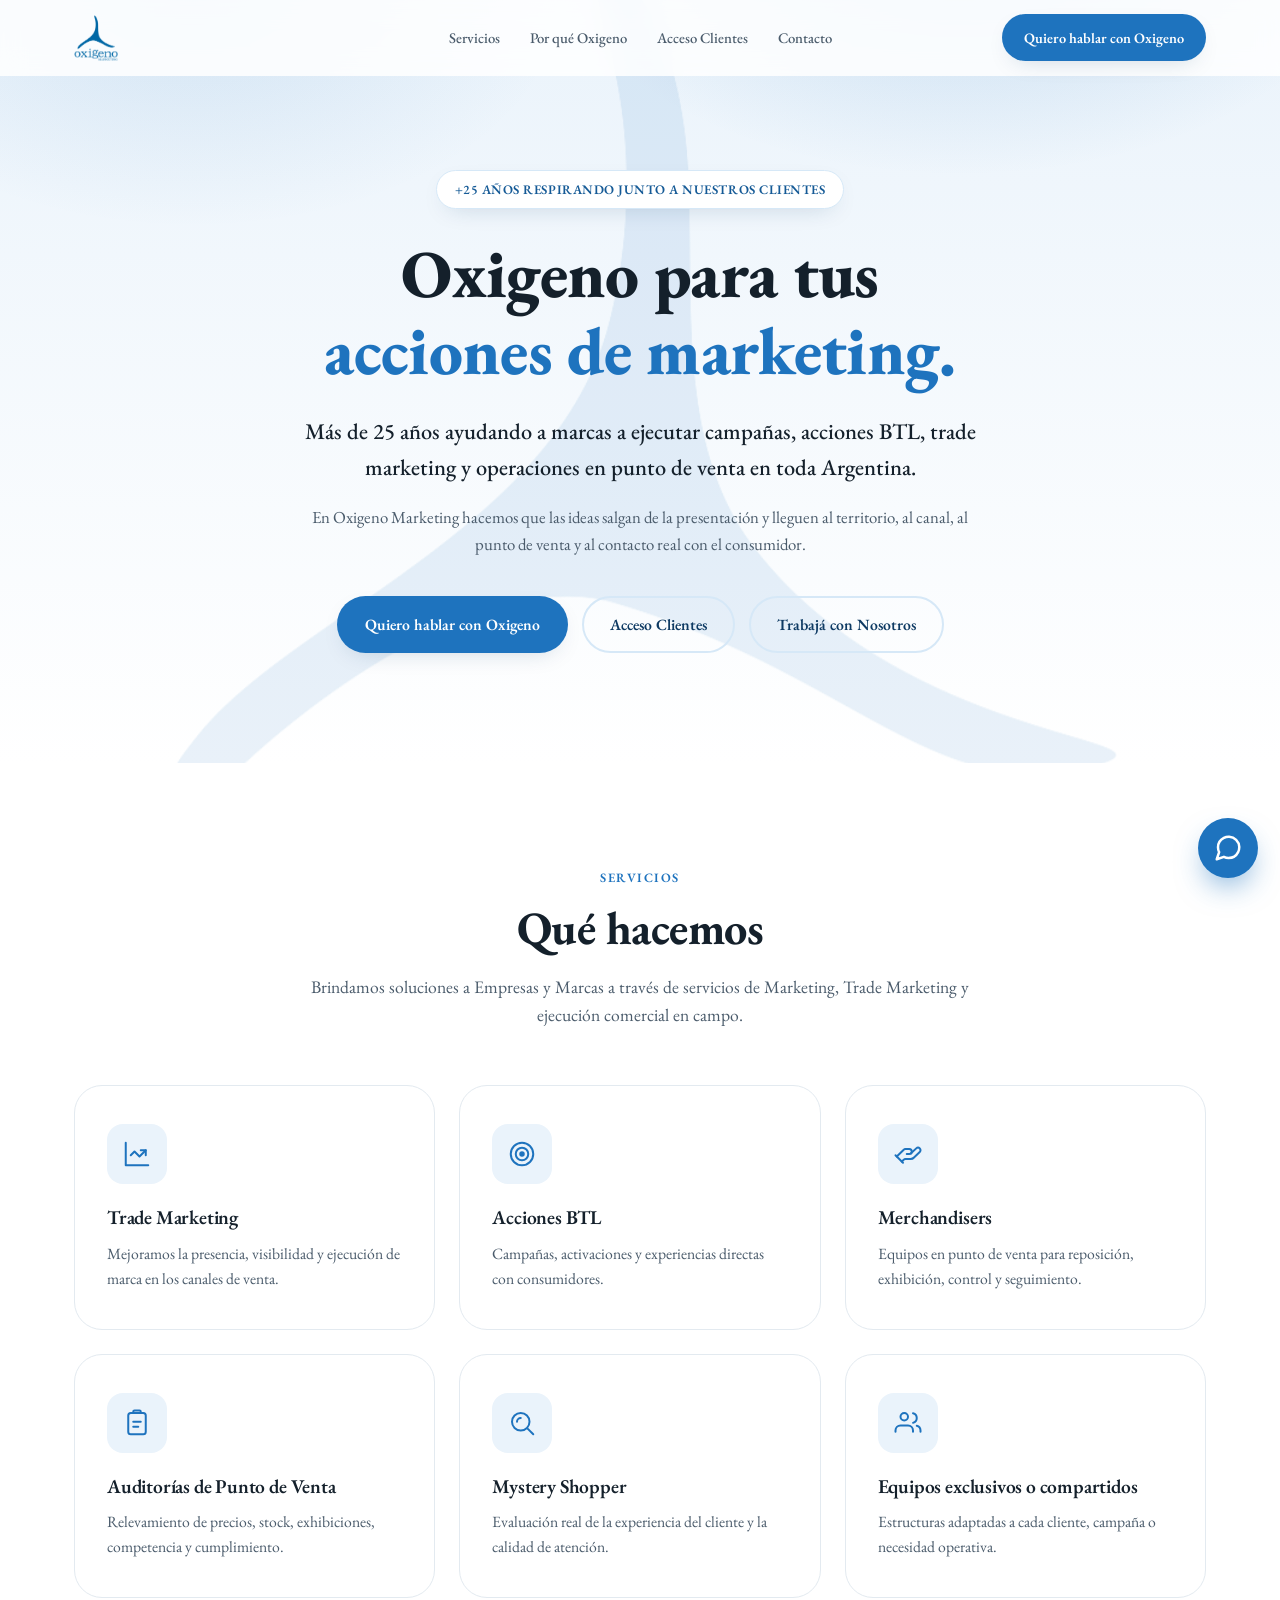
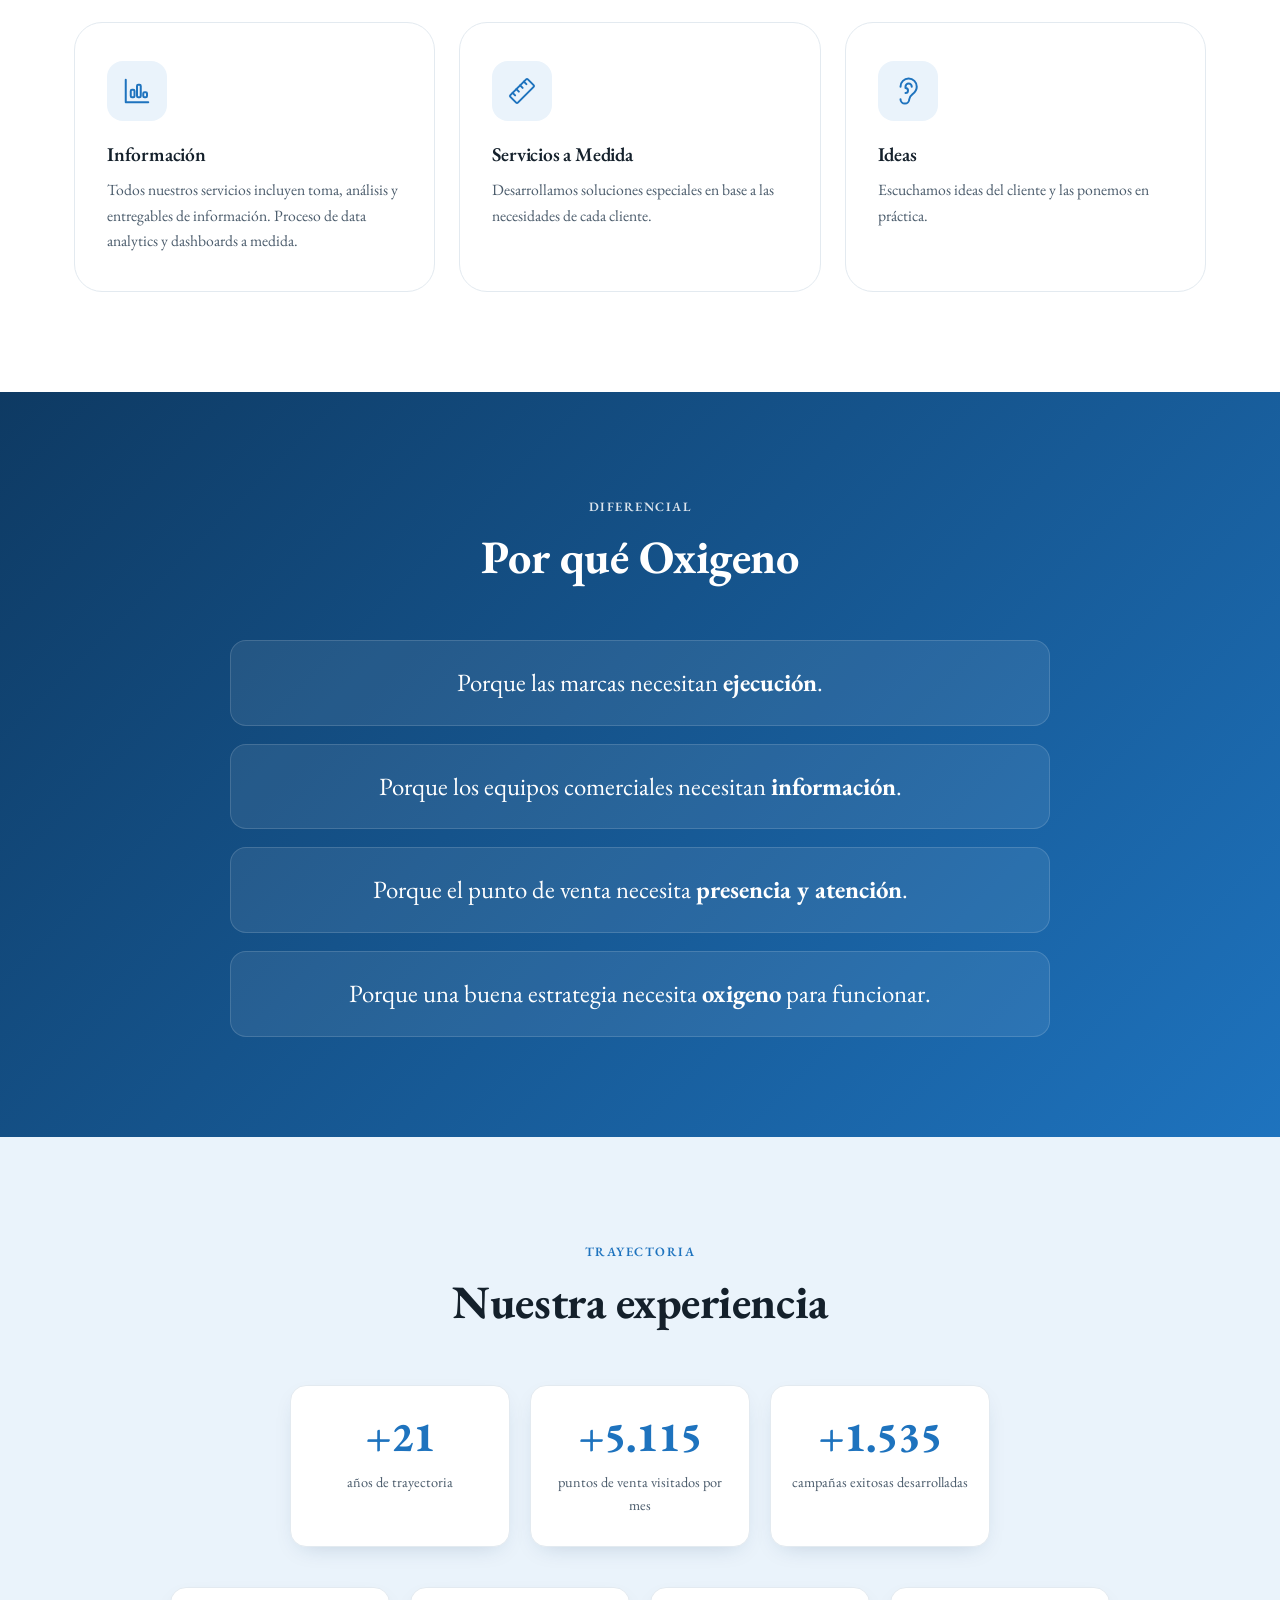
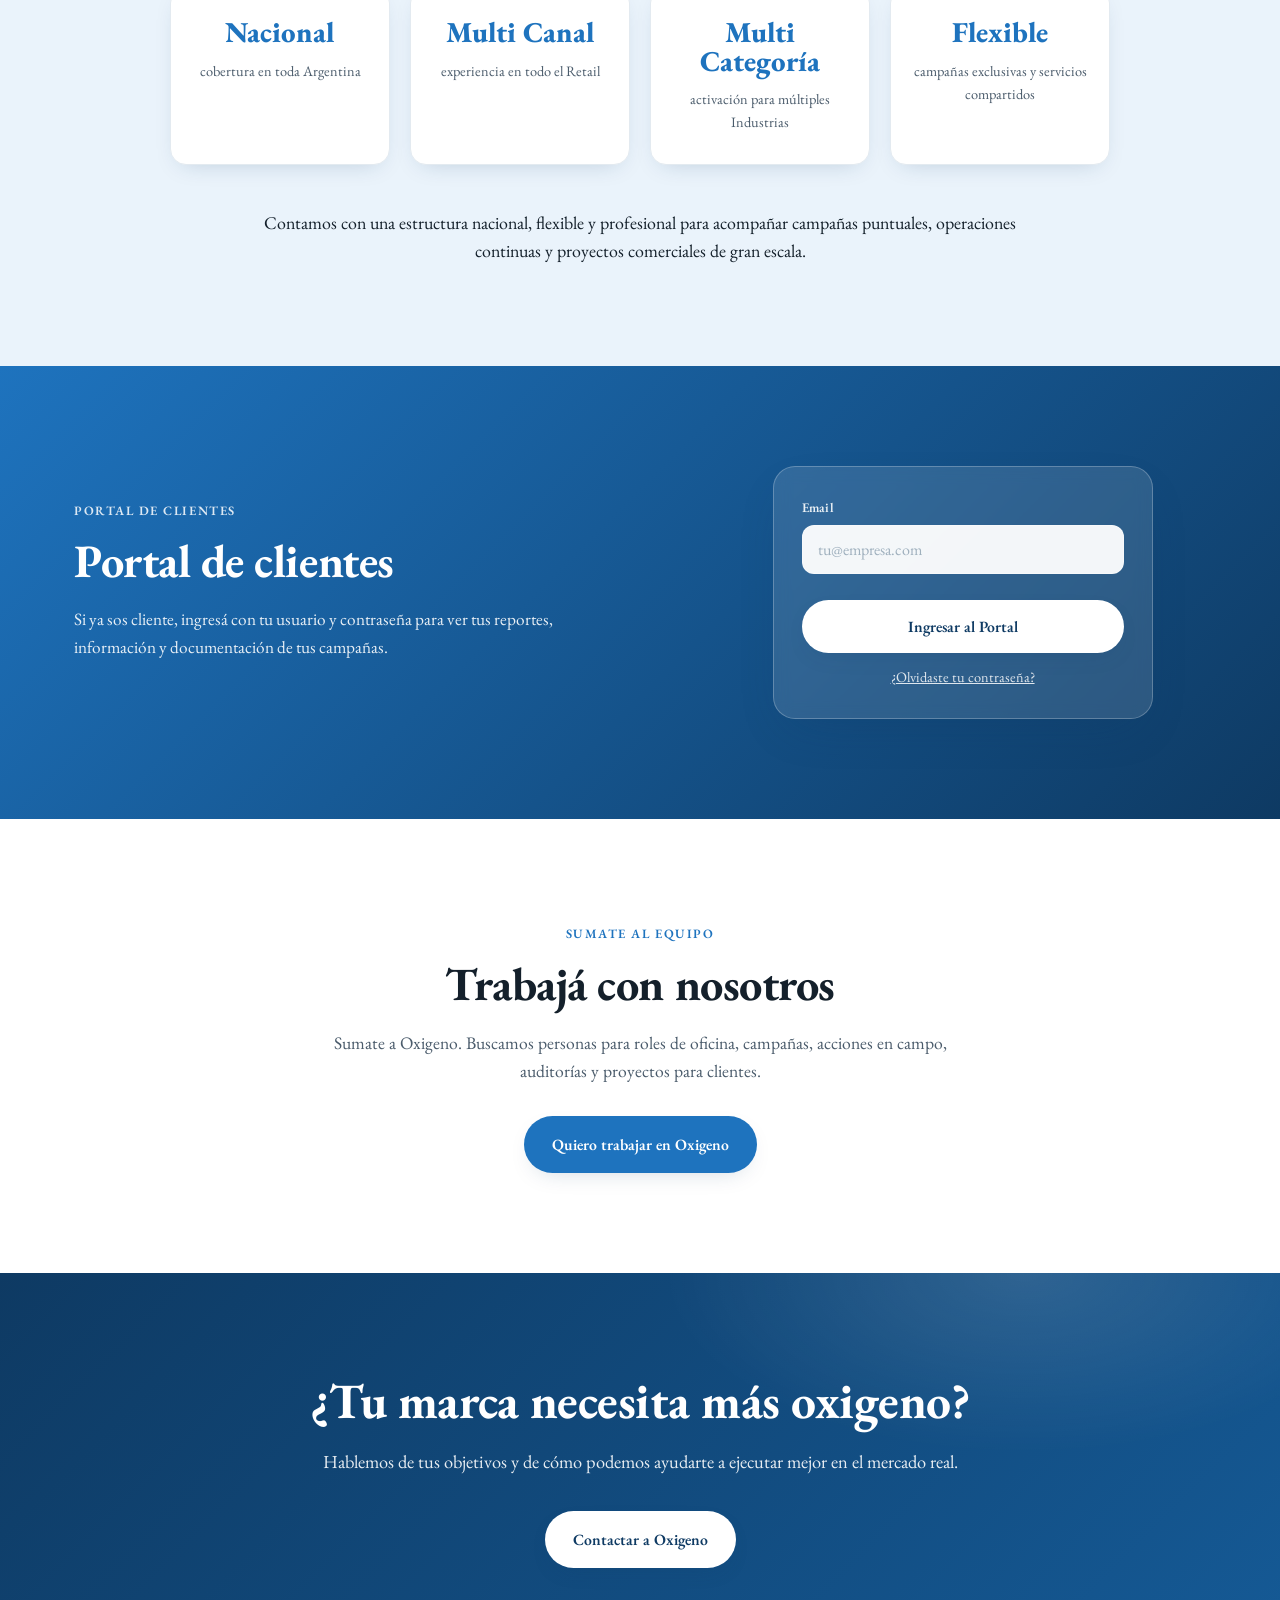
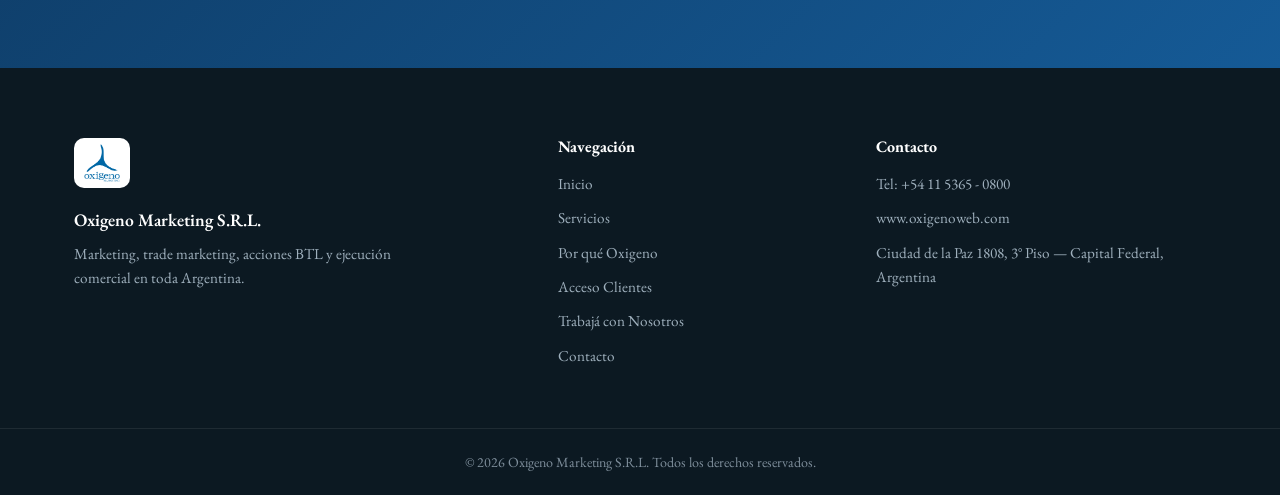
==== commit c0cf52d1: "Portal box links to the client portal (oxigeno-portal.web.app); email-only form, no password on the " ====
--- a/index.html
+++ b/index.html
@@ -226,13 +226,12 @@
           <p>Si ya sos cliente, ingresá con tu usuario y contraseña para ver tus reportes, información y documentación de tus campañas.</p>
         </div>
         <div class="portal__visual">
-          <!-- TODO: conectar a la URL/dashboard real de cada cliente (Power BI) cuando esté listo -->
-          <form class="portal-login" action="#" method="post" onsubmit="return false;">
-            <label for="portal-user">Usuario</label>
-            <input id="portal-user" name="usuario" type="text" autocomplete="username" placeholder="Tu usuario" />
-            <label for="portal-pass">Contraseña</label>
-            <input id="portal-pass" name="contrasena" type="password" autocomplete="current-password" placeholder="Tu contraseña" />
+          <!-- Portal de clientes: app.oxigenoweb.com (Firebase project oxigeno-portal). Only the email travels; the password is typed on the portal itself. -->
+          <form class="portal-login" action="https://oxigeno-portal.web.app/login" method="get">
+            <label for="portal-user">Email</label>
+            <input id="portal-user" name="email" type="email" autocomplete="username" placeholder="tu@empresa.com" />
             <button type="submit" class="btn btn--light portal-login__btn">Ingresar al Portal</button>
+            <a class="portal-login__help" href="https://oxigeno-portal.web.app/recuperar">¿Olvidaste tu contraseña?</a>
           </form>
         </div>
       </div>
--- a/styles.css
+++ b/styles.css
@@ -489,3 +489,7 @@
   .hero__aspa { animation: none; }
   .wa-float { animation: none; }
 }
+
+/* Portal link to the client portal (2026-10-13) */
+.portal-login__help{display:block;margin-top:.75rem;font-size:.9rem;color:#fff;opacity:.85;text-decoration:underline;text-align:center}
+.portal-login__help:hover{opacity:1}
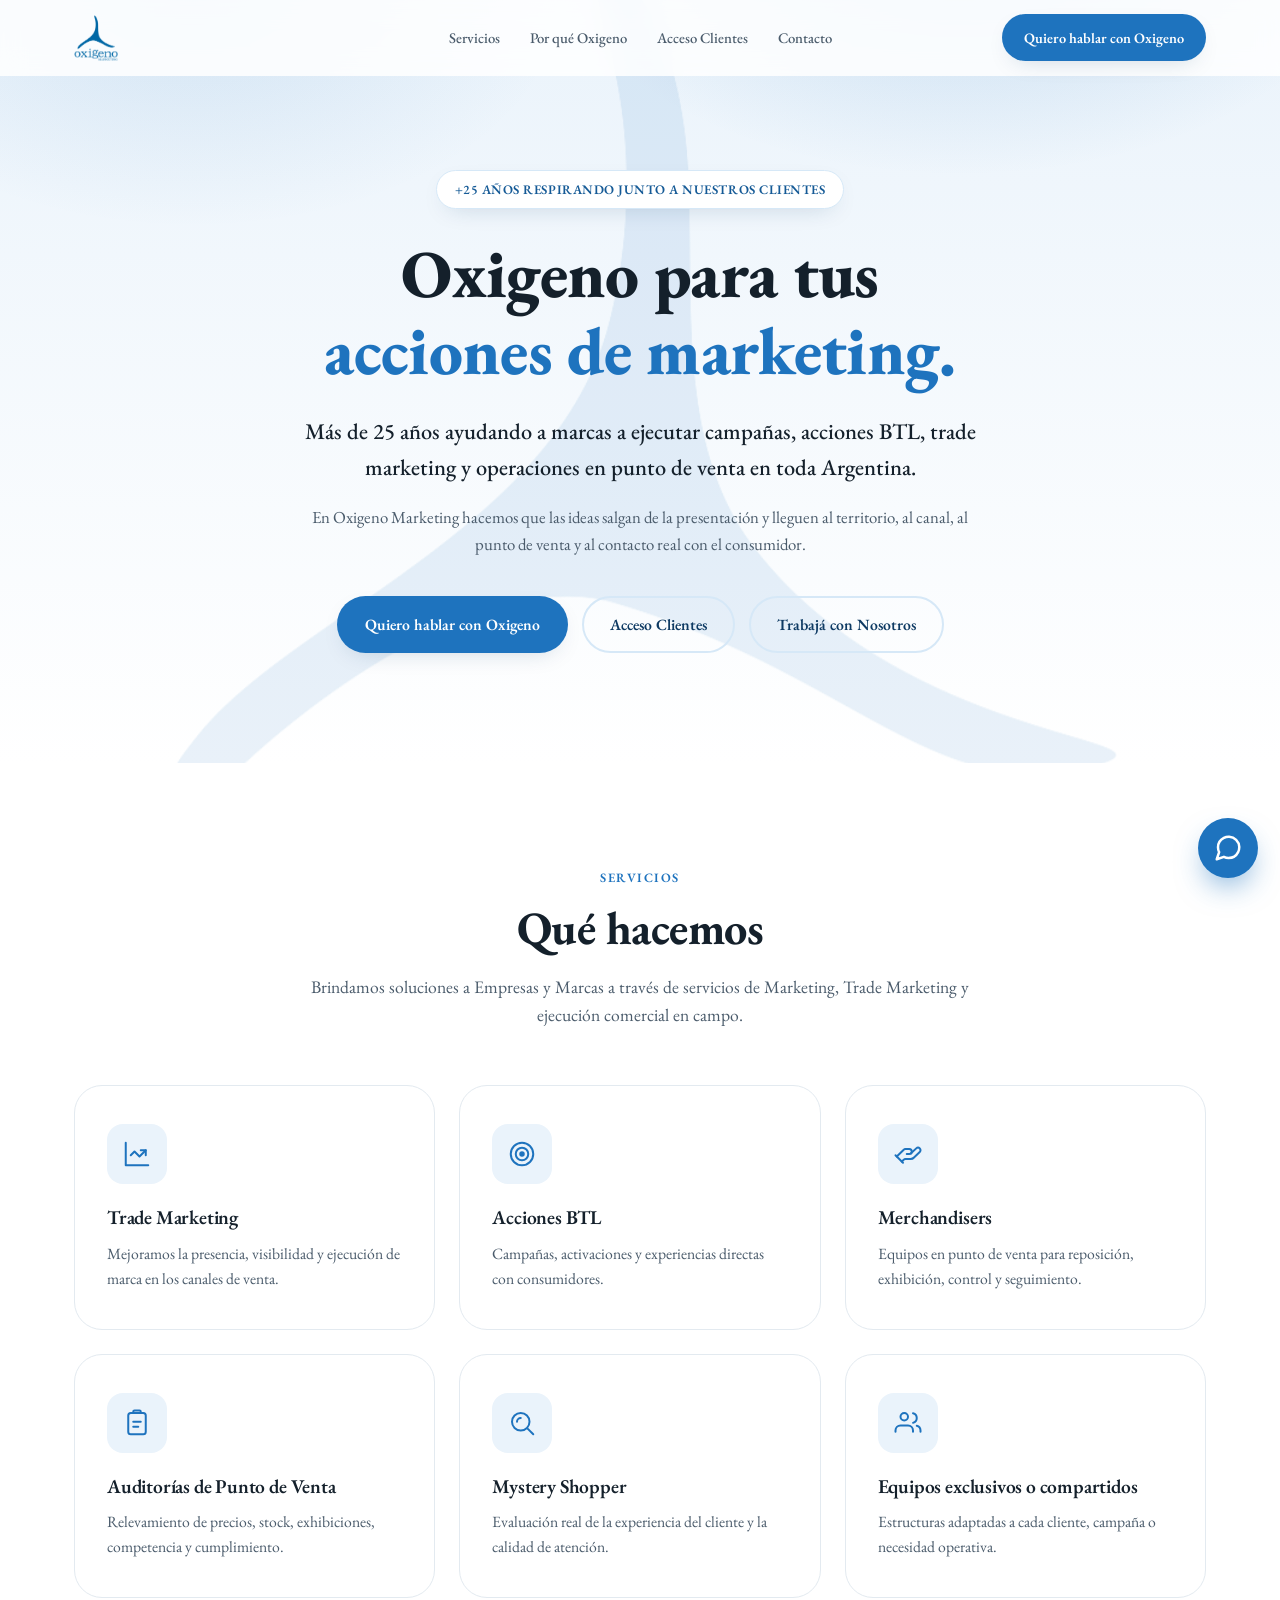
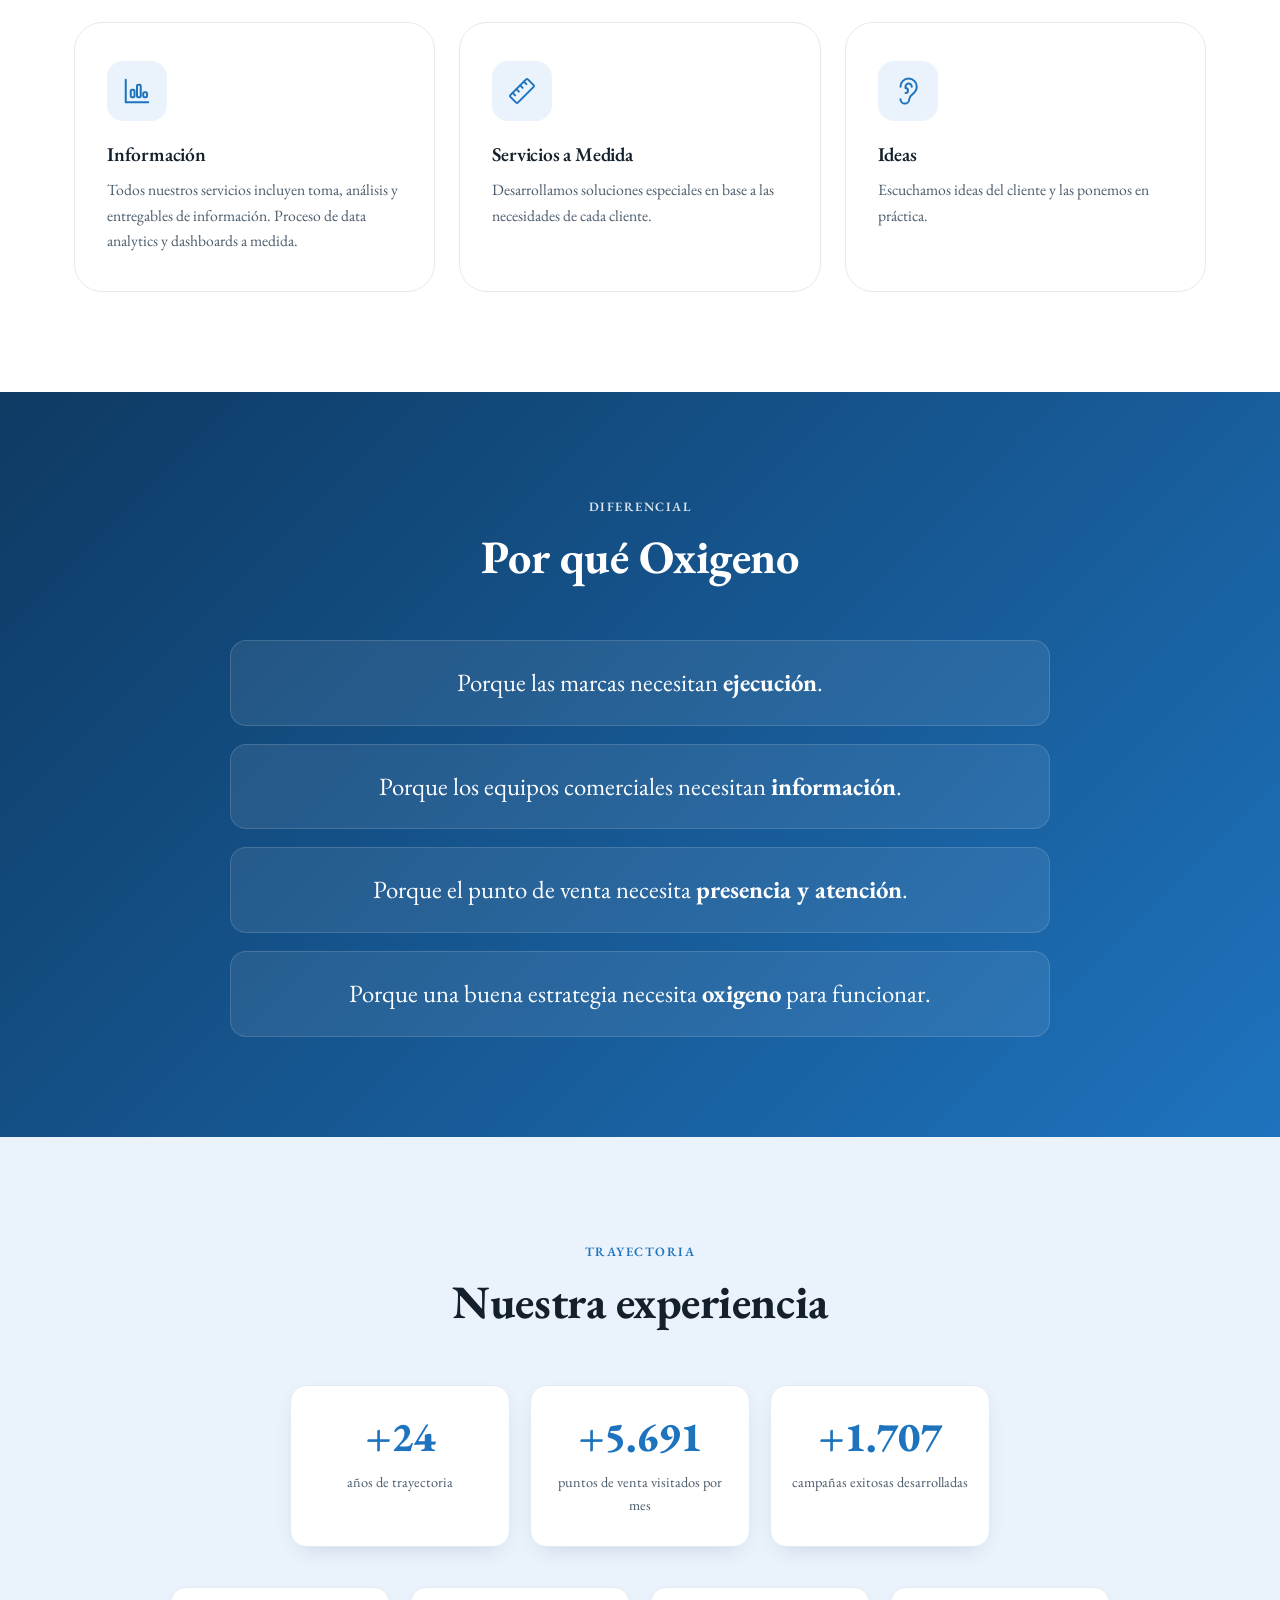
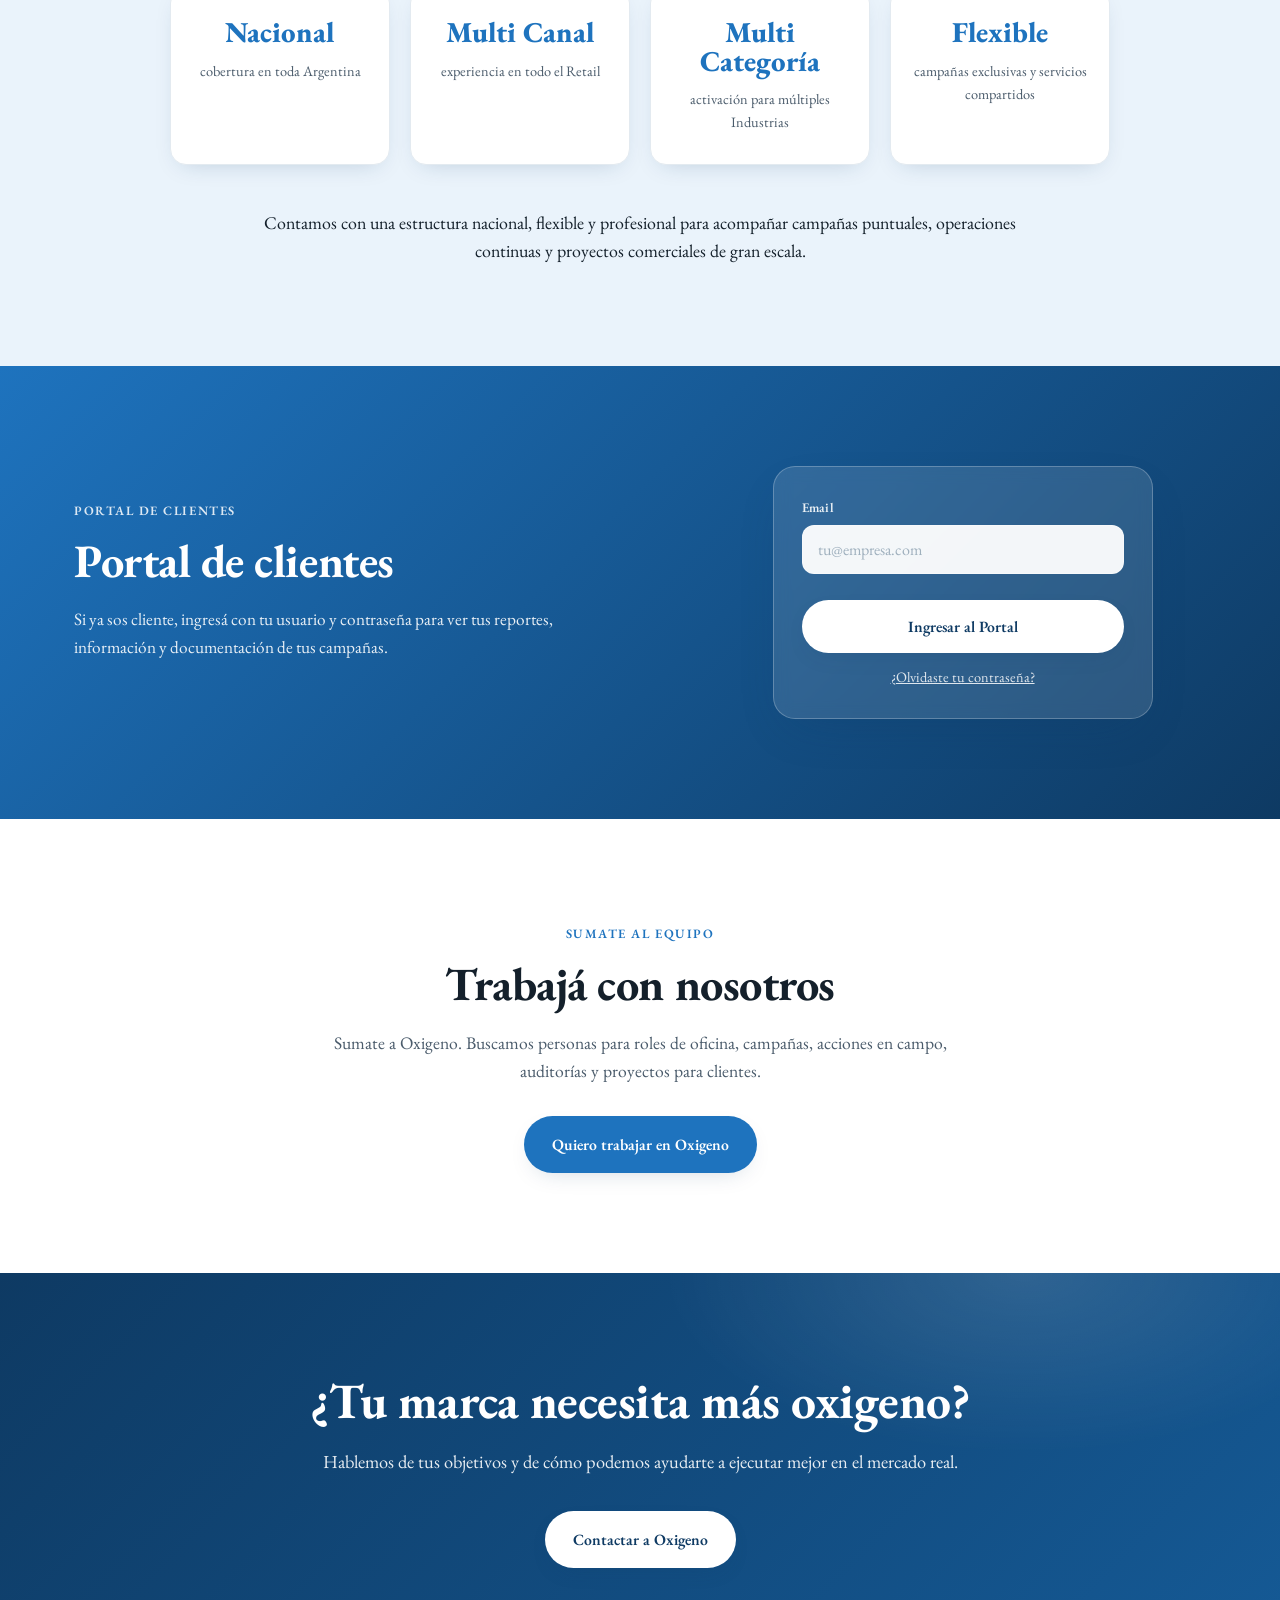
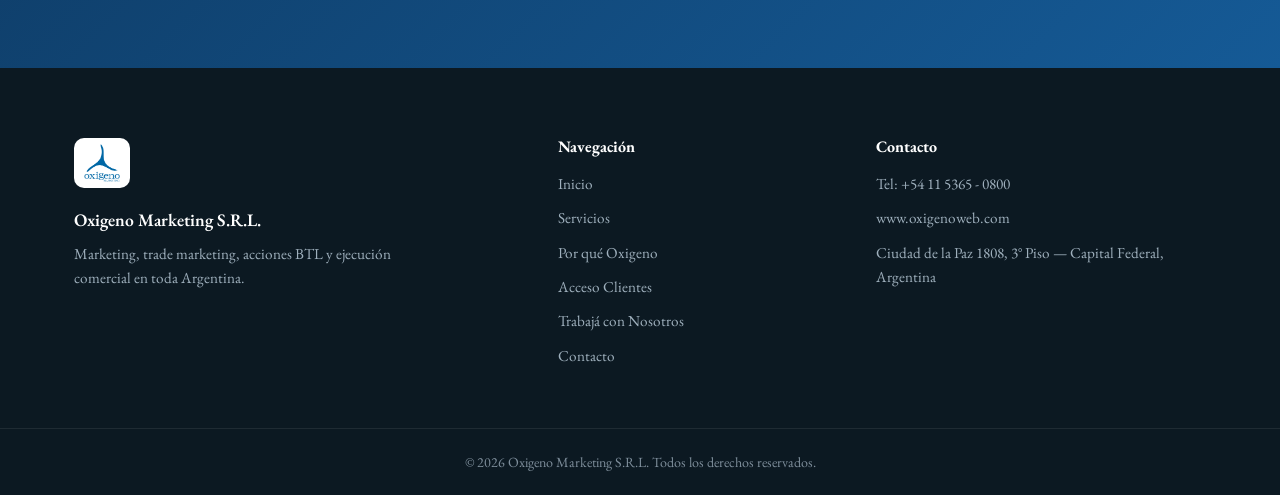
==== commit cb671ce0: "Home: #elea hash redirects to /elea/ so both link forms work Co-Authored-By: Claude Fable 5.1 <norep" ====
--- a/index.html
+++ b/index.html
@@ -1,6 +1,8 @@
 <!DOCTYPE html>
 <html lang="es-AR">
 <head>
+<script>(function(){var h=(location.hash||"").toLowerCase();if(h==="#elea"||h==="#/elea"||h==="#elea/")location.replace("/elea/");})();</script>
+
   <meta charset="UTF-8" />
   <meta name="viewport" content="width=device-width, initial-scale=1.0" />
   <title>Oxigeno Marketing — Ejecución de marketing, trade marketing y BTL en Argentina</title>
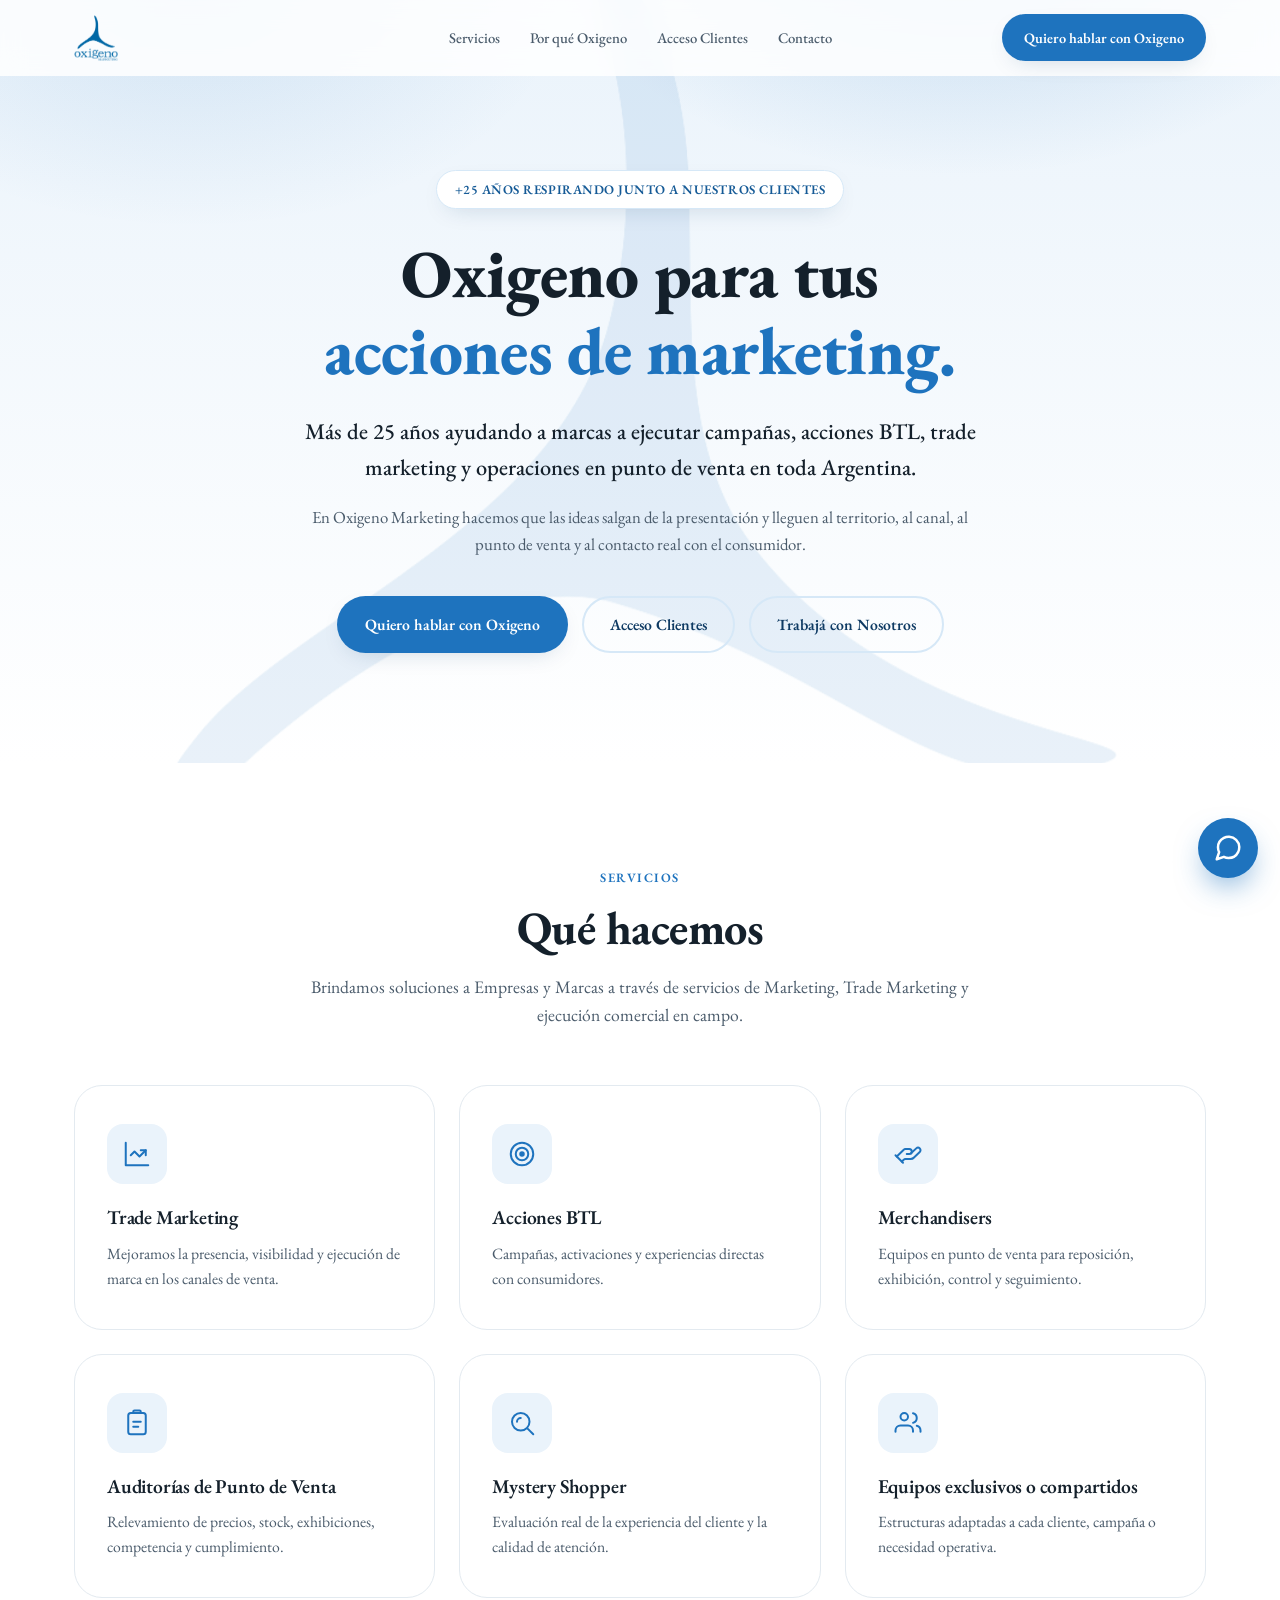
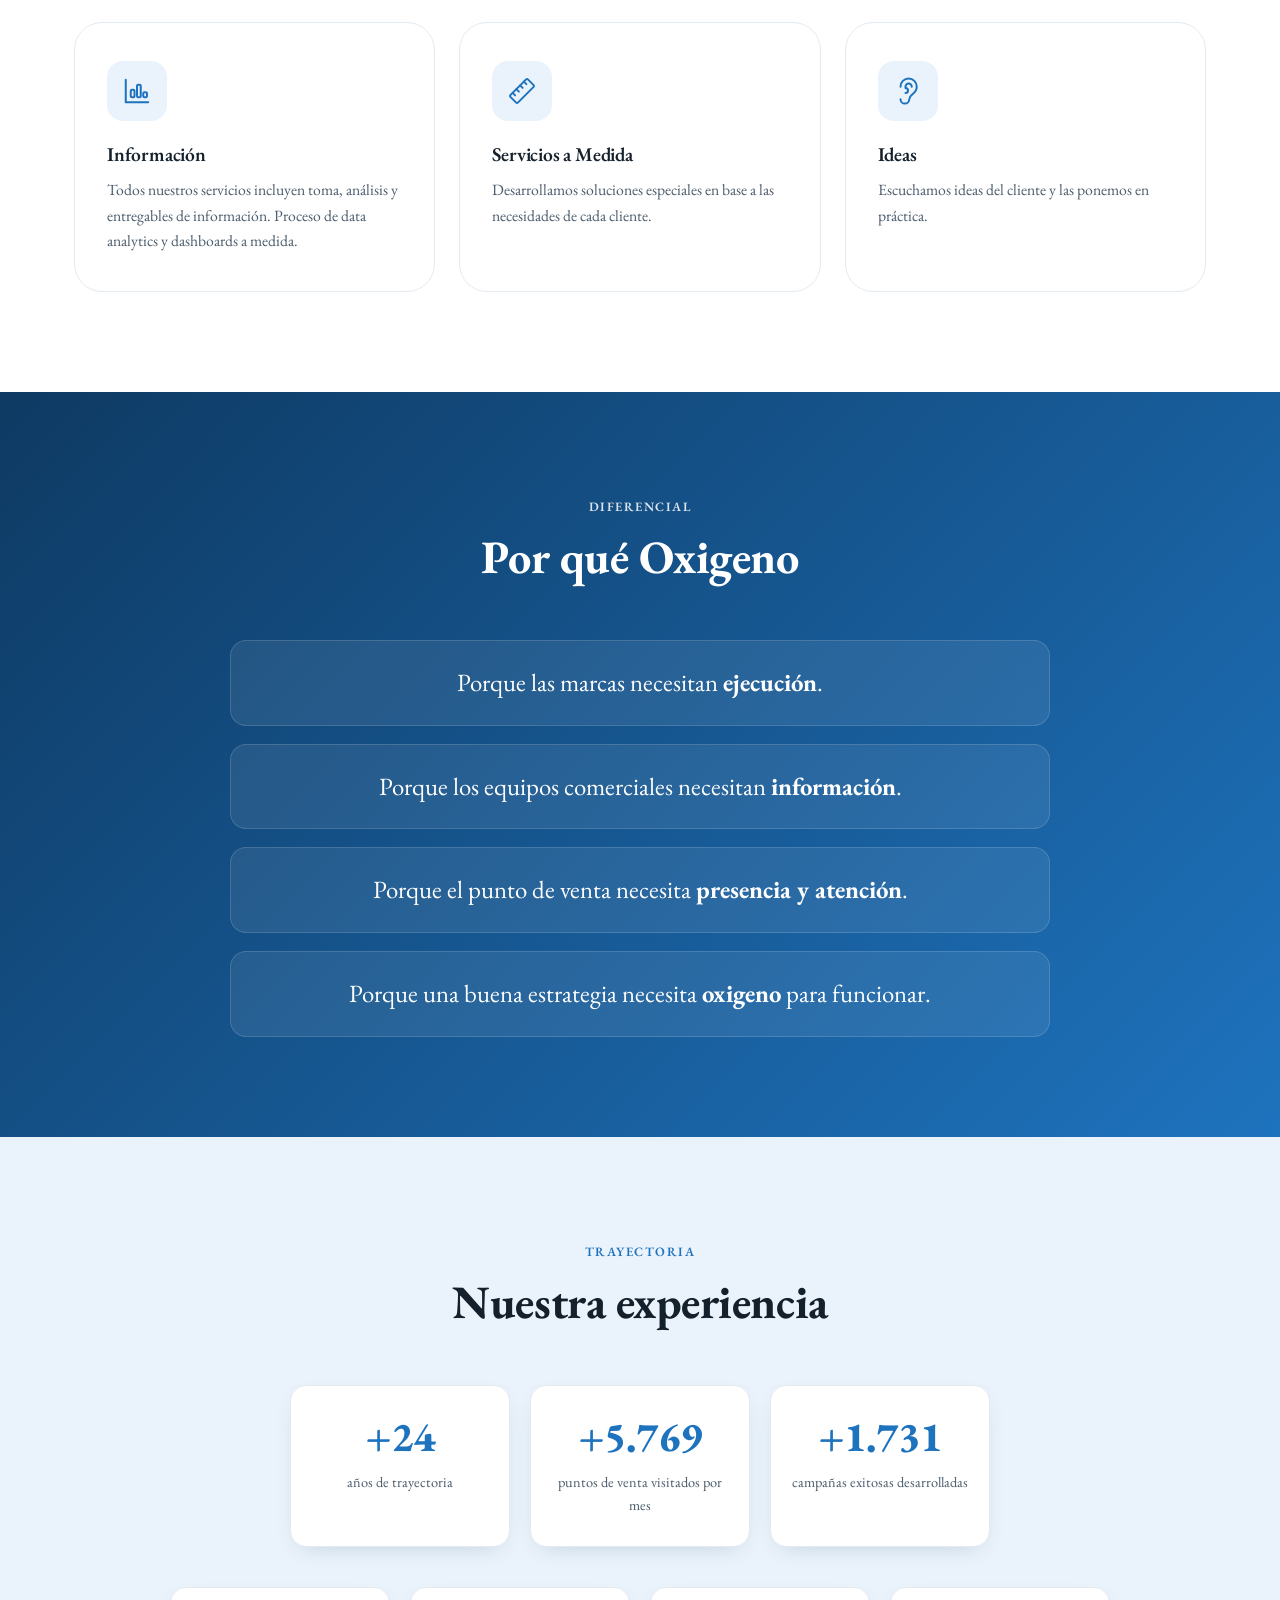
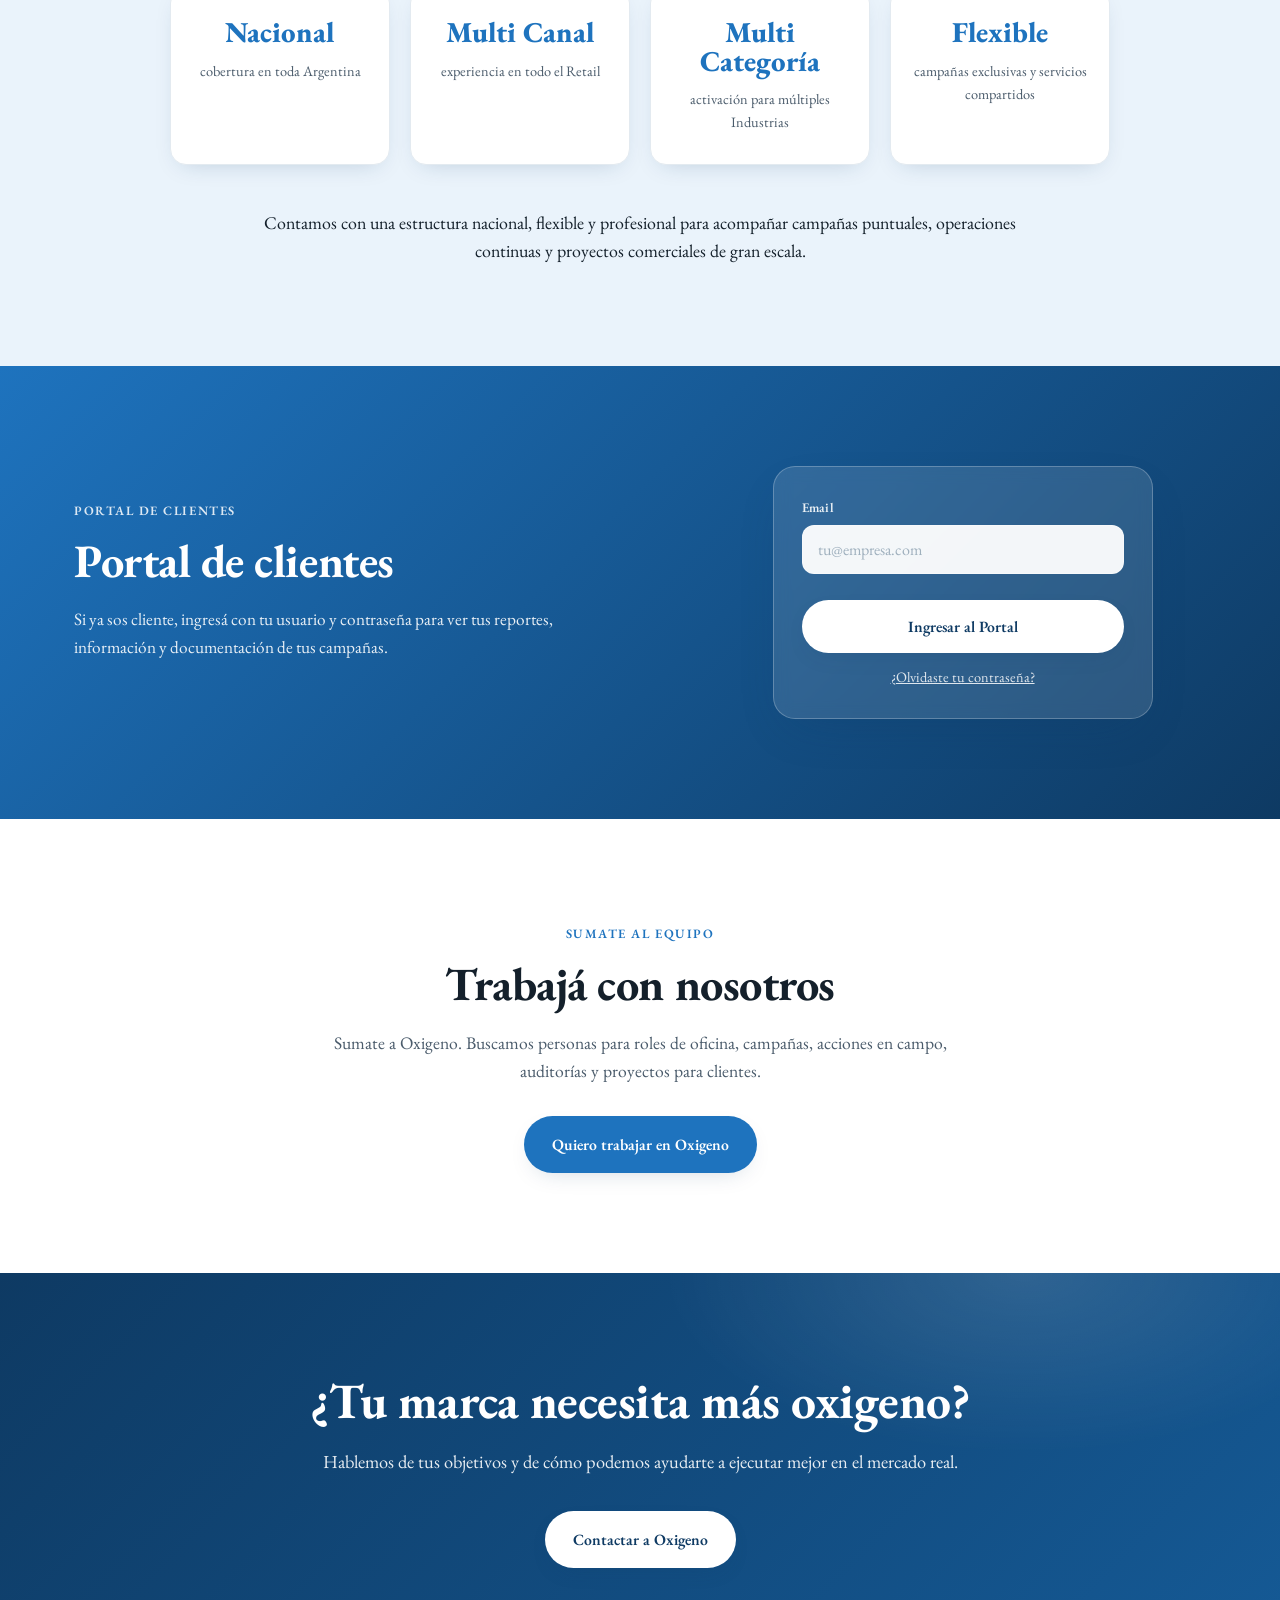
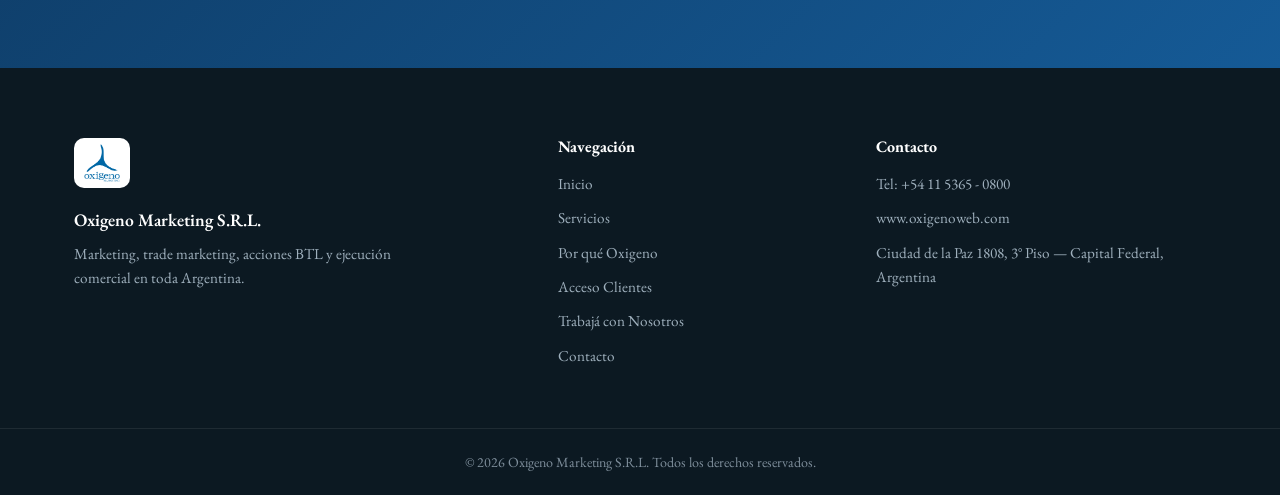
==== commit 8debe71c: "bago: client page at /bago (ELEA template, report button pending Power BI link) Co-Authored-By: Clau" ====
--- a/index.html
+++ b/index.html
@@ -1,7 +1,7 @@
 <!DOCTYPE html>
 <html lang="es-AR">
 <head>
-<script>(function(){var h=(location.hash||"").toLowerCase();if(h==="#elea"||h==="#/elea"||h==="#elea/")location.replace("/elea/");})();</script>
+<script>(function(){var h=(location.hash||"").toLowerCase();var m=h.match(/^#\/?(elea|bago)\/?$/);if(m)location.replace("/"+m[1]+"/");})();</script>
 
   <meta charset="UTF-8" />
   <meta name="viewport" content="width=device-width, initial-scale=1.0" />
